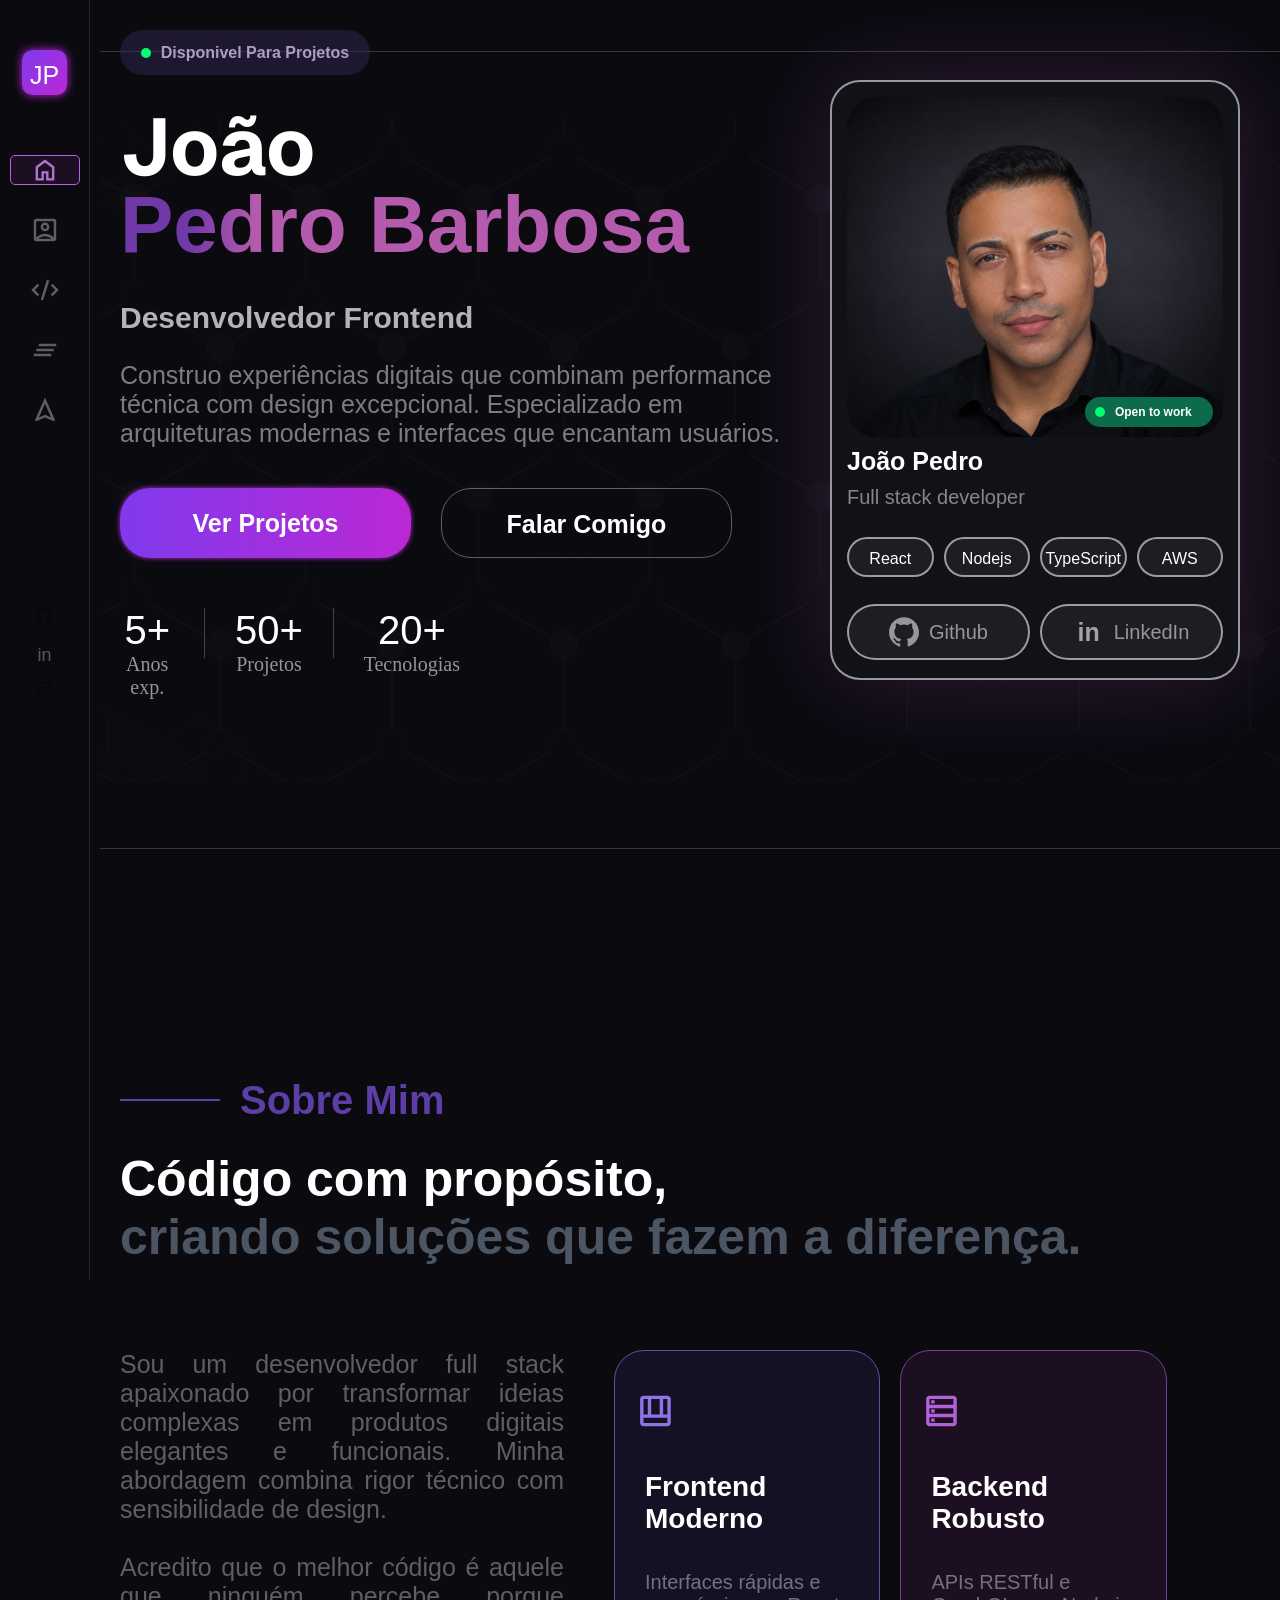
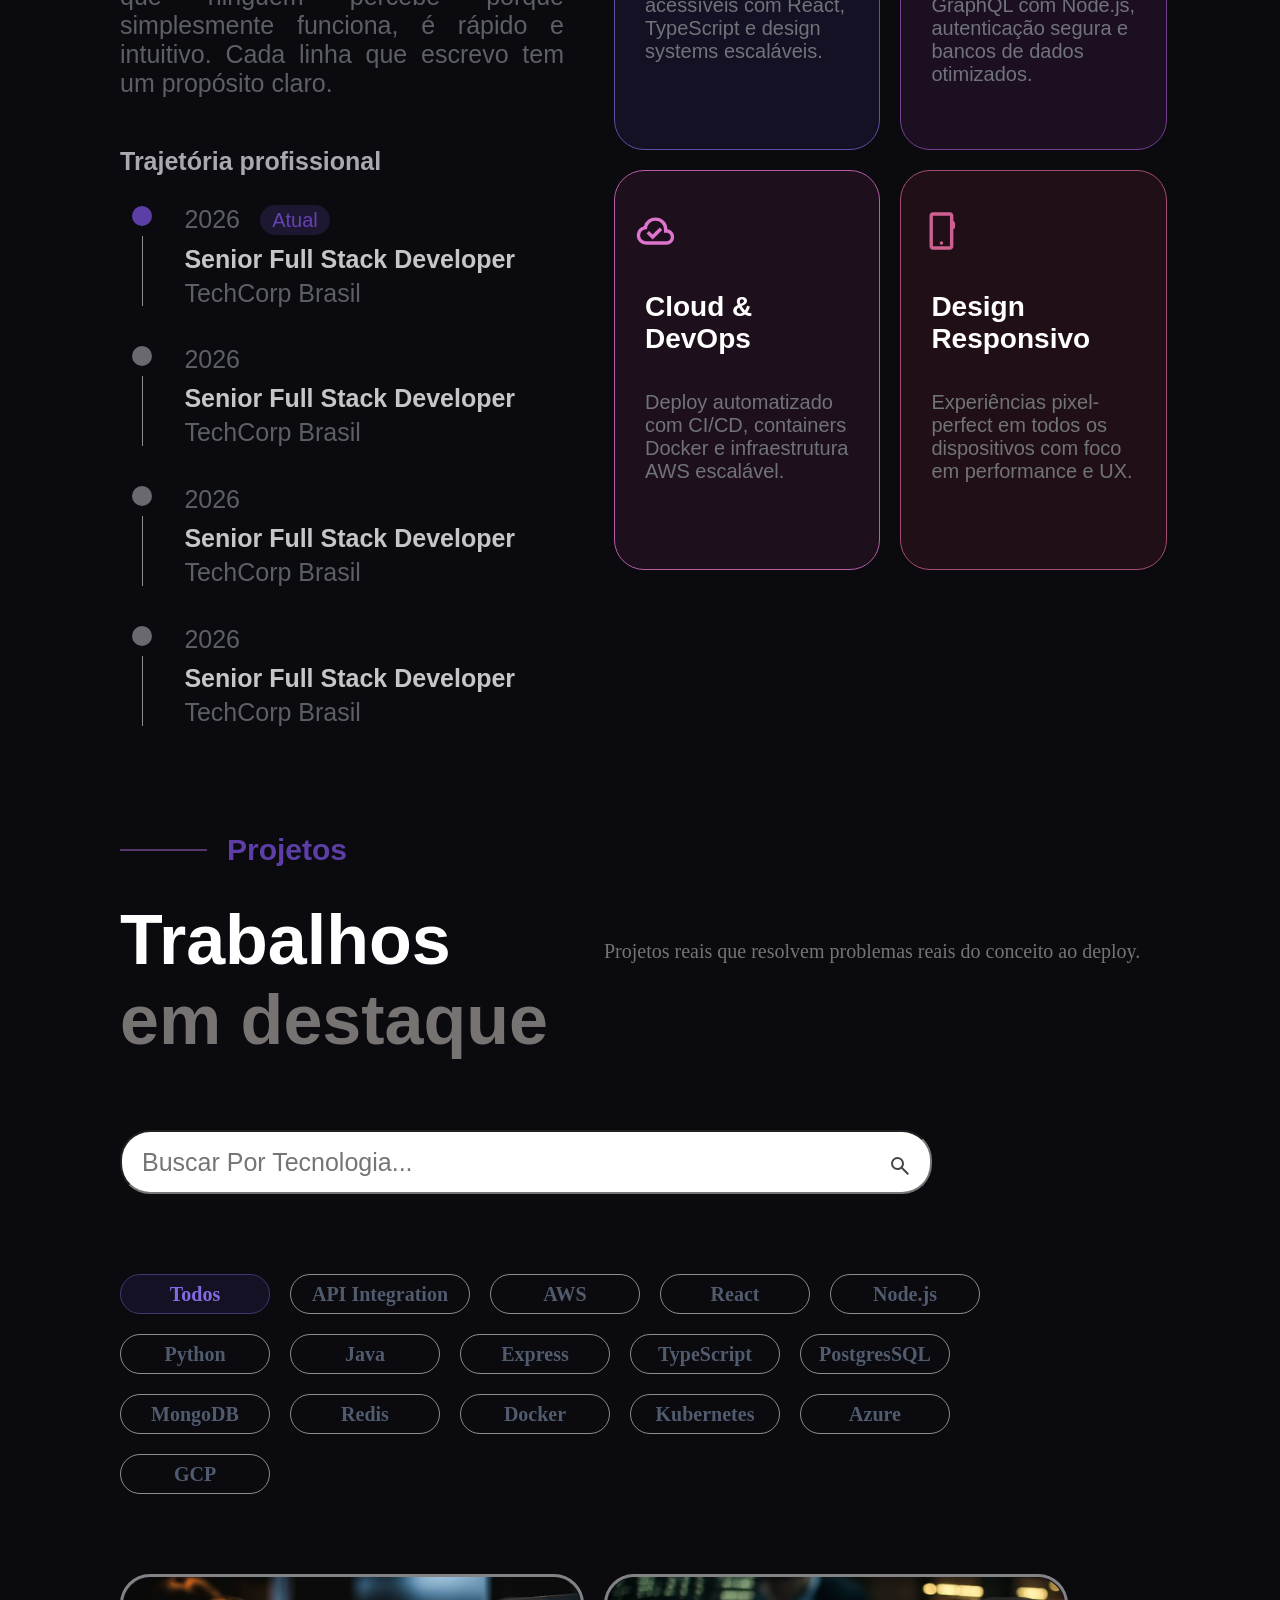
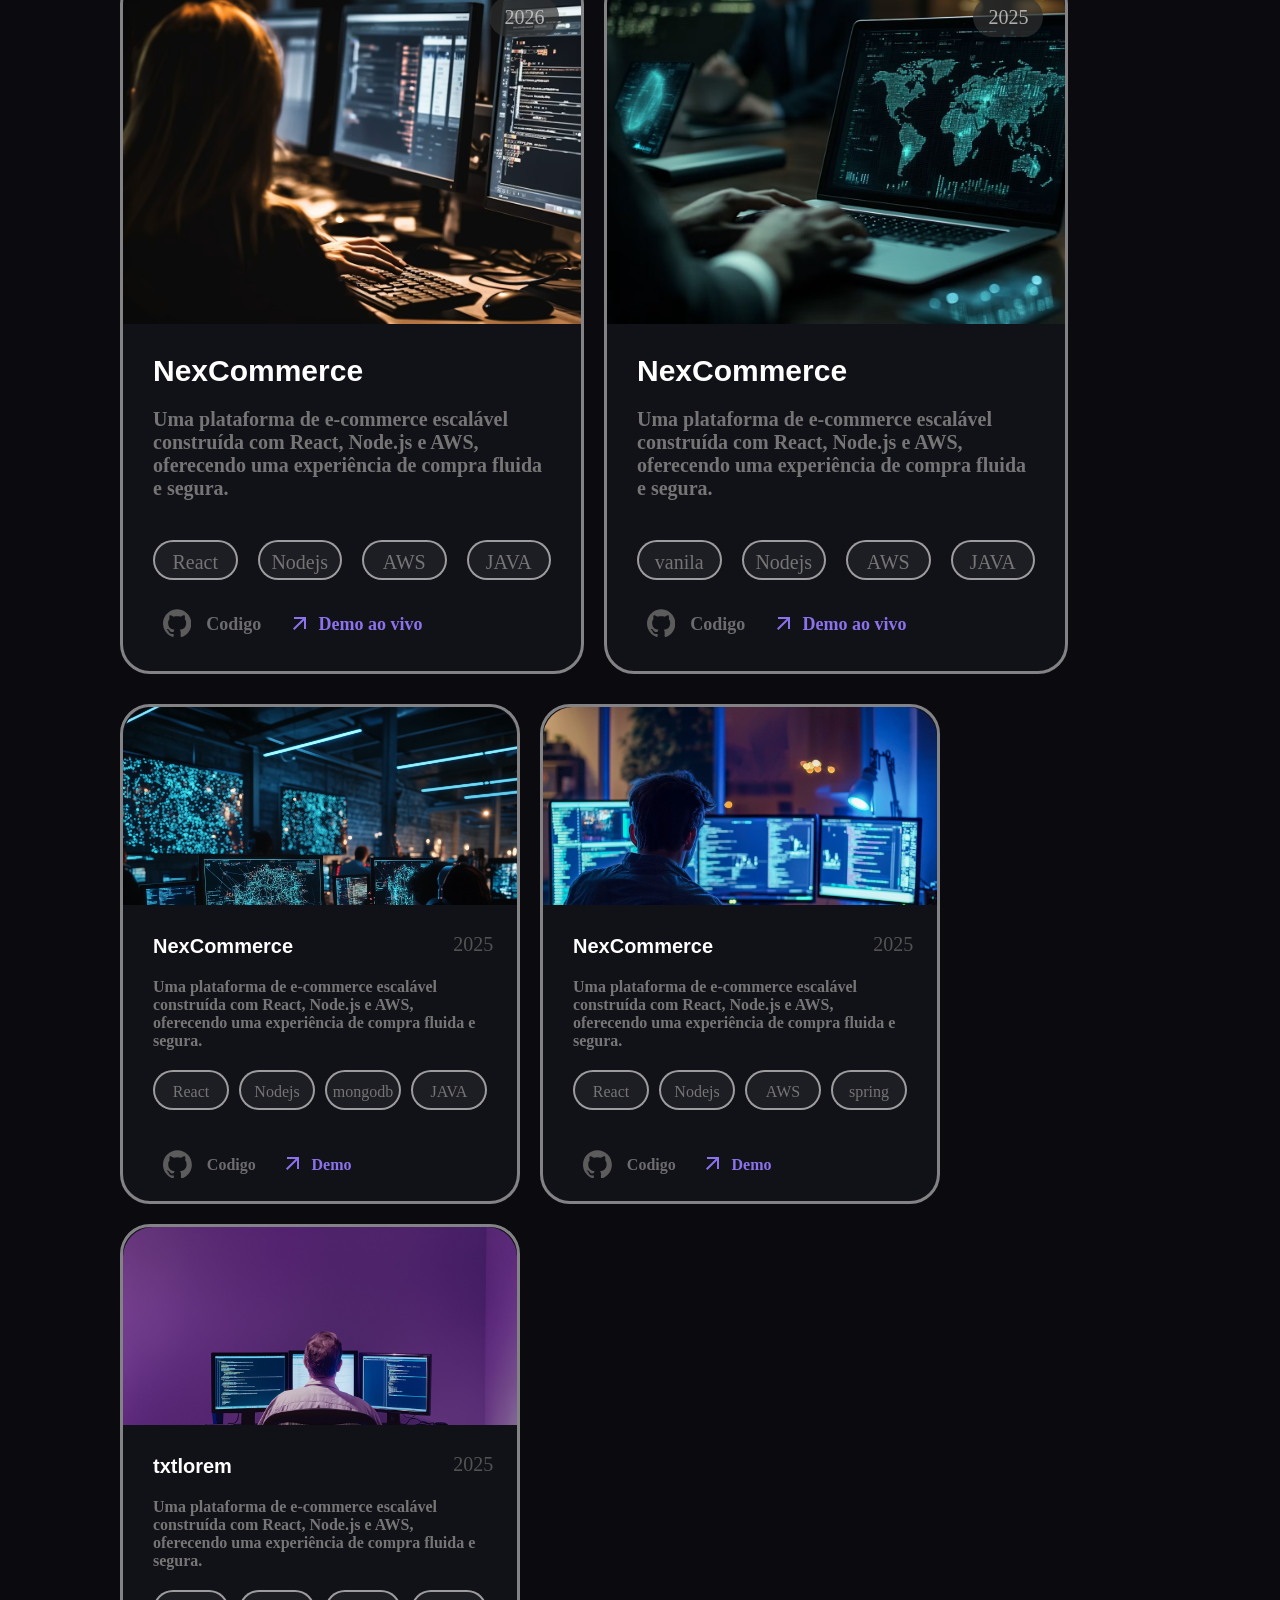
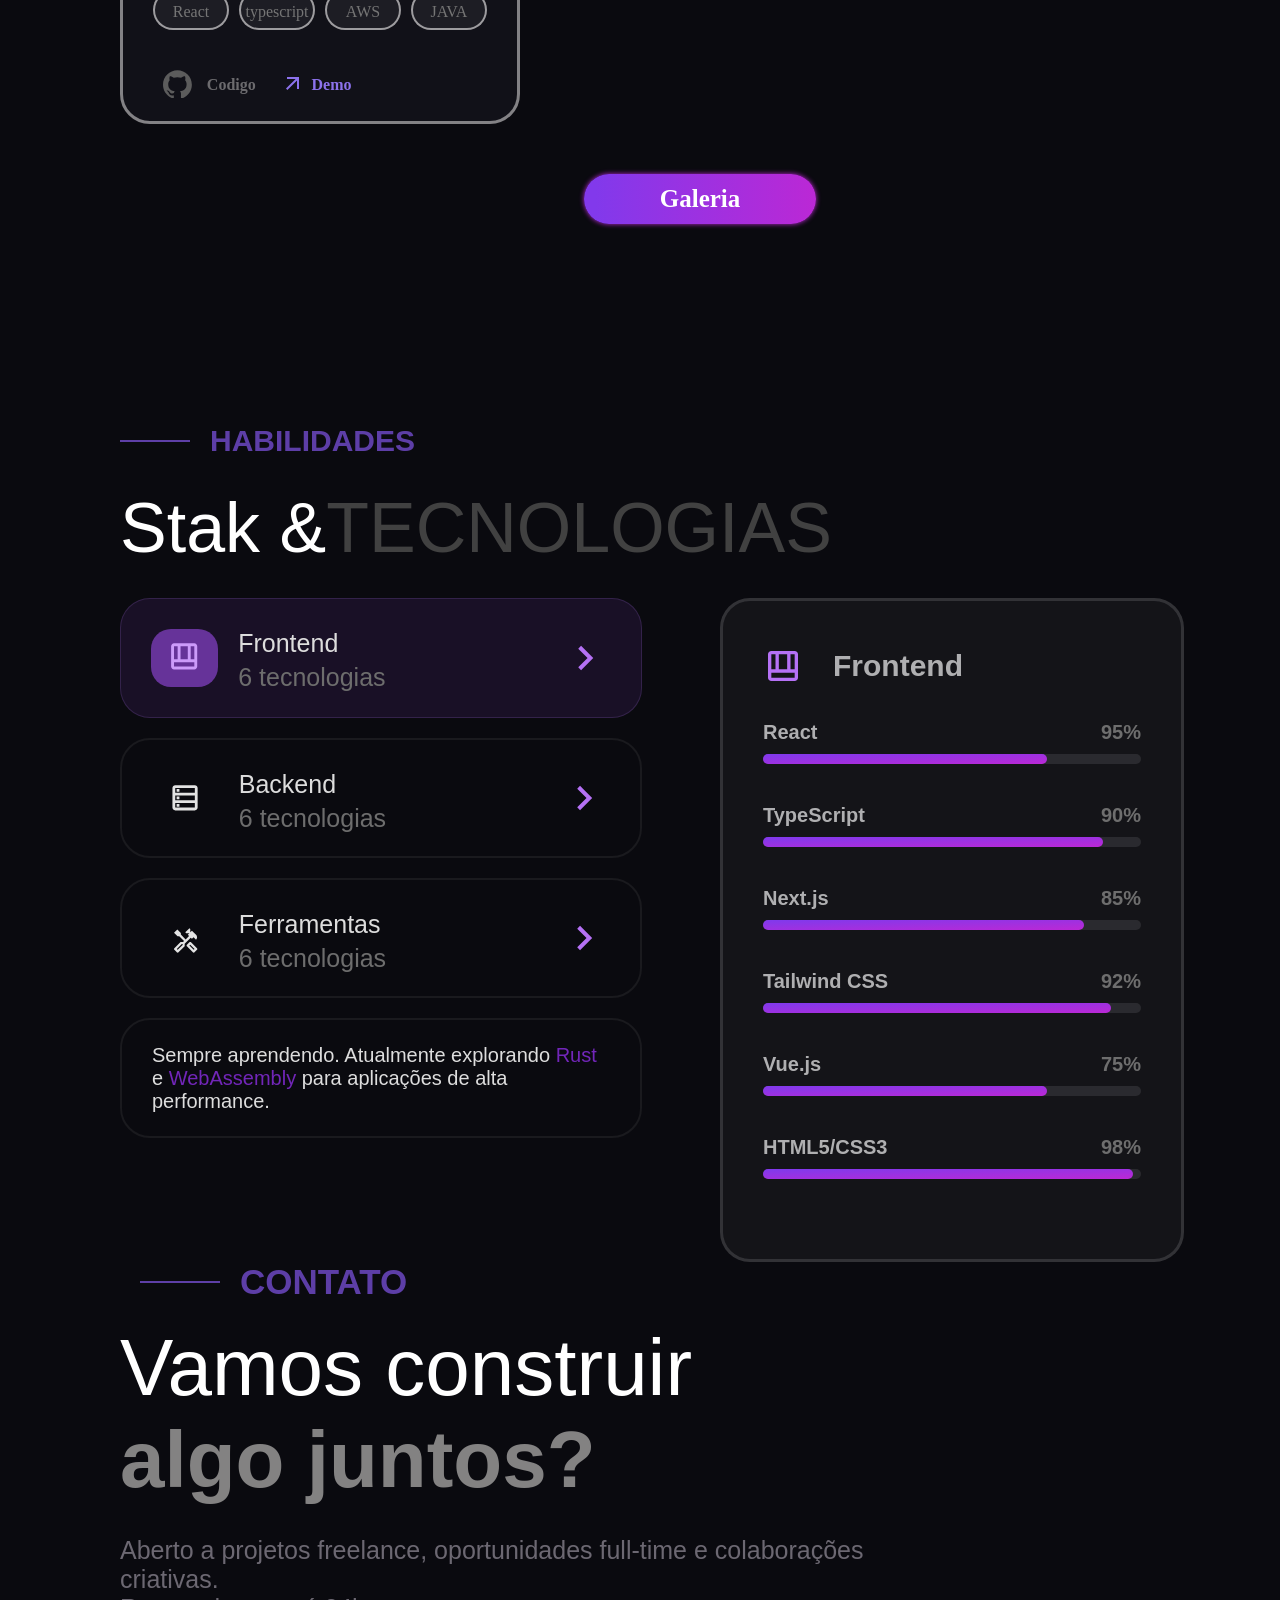
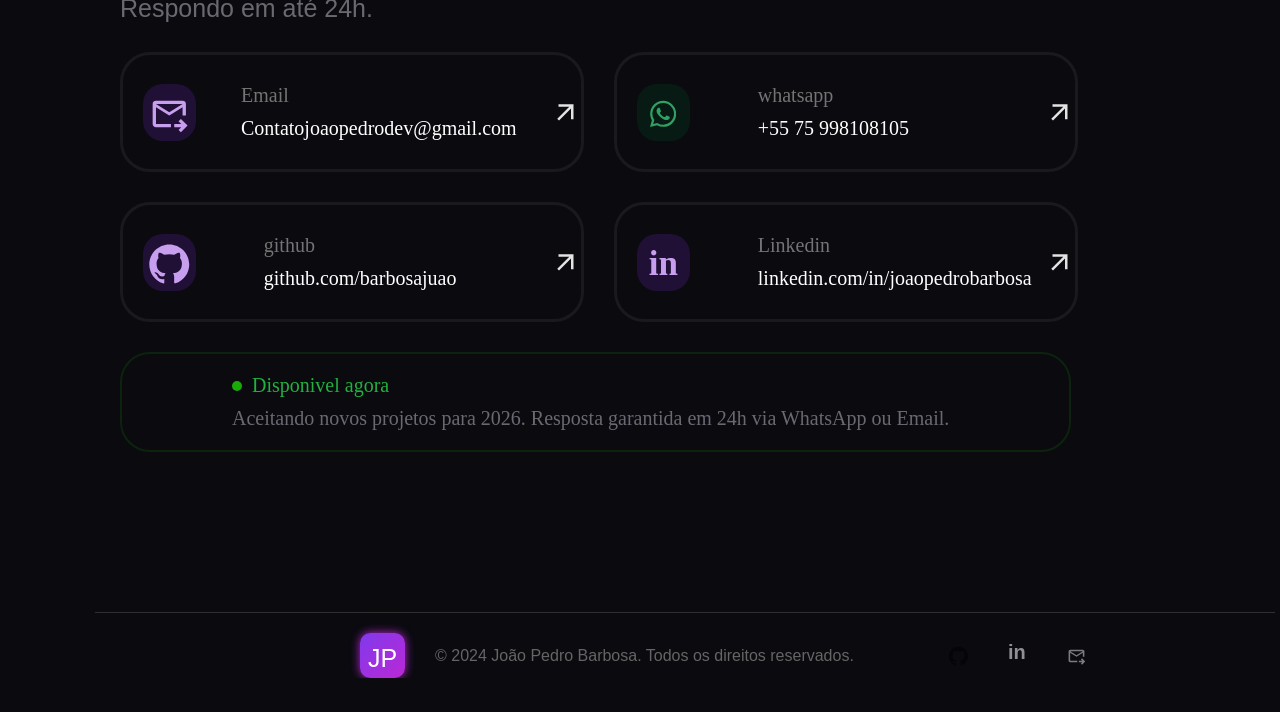
==== index.html @ 6e621b1e "navmobilifinalizado" ====
<!DOCTYPE html>
<html lang="pt-br">

<!--Este portfólio foi construído intencionalmente usando Vanilla JS puro. A escolha por não utilizar frameworks nesta interface foi uma decisão puramente arquitetural:

Zero Overhead: Sem tempo de parsing, hidratação ou reconciliação de bibliotecas. Performance bruta focada em entregar as menores métricas possíveis de LCP e INP.

Domínio dos Fundamentos: Manipulação cirúrgica do DOM, gerenciamento nativo do Event Loop e controle absoluto sobre o ciclo de vida da aplicação e consumo de memória.

Isso significa que eu não domino frameworks? Muito pelo contrário. Domínio de ferramentas é commodity. No menu de [Casos de Estudo], você encontrará sistemas de alta complexidade desenvolvidos com React, Node.js, Go e Java.

A escolha pelo Vanilla aqui apenas reflete um princípio de engenharia: usar a ferramenta certa para o problema certo, priorizando a eficiência máxima antes do hype.

Se você é do time de engenharia do iFood (ou de outra tech que respira alta disponibilidade e performance), sinta-se em casa. O código-fonte deste core está limpo, modular e totalmente disponível no meu GitHub. -->



<head>

    <meta charset="UTF-8">
    <meta name="viewport" content="width=device-width, initial-scale=1.0">
    <title>João Pedro</title>
    <link rel="stylesheet" href="./style/Global/global.css">
    <link rel="preconnect" href="https://fonts.googleapis.com">
    <link rel="preconnect" href="https://fonts.gstatic.com" crossorigin>
    <link href="https://fonts.googleapis.com/css2?family=Geist:wght@100..900&family=Inter:ital,opsz,wght@0,14..32,100..900;1,14..32,100..900&family=Paytone+One&display=swap" rel="stylesheet">
    <link rel="shortcut icon" href="/img/computador-portatil.png" type="img/x-icon">

</head>

<body>
    <nav class="NavDesktop" ><!-- desktop -->
        <div class="logo"> <p>JP</p></div>
        <div class="navegacao">

            <a href="#containerperfil"  class="linkhome">

                <div class="home" id="nav" >
                    <svg class="homesvg"  xmlns="http://www.w3.org/2000/svg" height="24px" viewBox="0 -960 960 960" width="24px" fill="currentColor"><path d="M240-200h120v-240h240v240h120v-360L480-740 240-560v360Zm-80 80v-480l320-240 320 240v480H520v-240h-80v240H160Zm320-350Z"/></svg>
                    <div class="titleNa"><p>Inicio</p></div>
                    
                </div>
                
                
            </a>
           

            <a href="#sobremim" class="linkSobre">

                <div class="perfil" id="nav">
                    <svg class="sobresvg" xmlns="http://www.w3.org/2000/svg" height="24px" viewBox="0 -960 960 960" width="24px" fill="currentColor"><path d="M200-246q54-53 125.5-83.5T480-360q83 0 154.5 30.5T760-246v-514H200v514Zm379-235q41-41 41-99t-41-99q-41-41-99-41t-99 41q-41 41-41 99t41 99q41 41 99 41t99-41ZM200-120q-33 0-56.5-23.5T120-200v-560q0-33 23.5-56.5T200-840h560q33 0 56.5 23.5T840-760v560q0 33-23.5 56.5T760-120H200Zm69-80h422q-44-39-99.5-59.5T480-280q-56 0-112.5 20.5T269-200Zm168.5-337.5Q420-555 420-580t17.5-42.5Q455-640 480-640t42.5 17.5Q540-605 540-580t-17.5 42.5Q505-520 480-520t-42.5-17.5ZM480-503Z"/></svg>

                    <div class="titleNa"><p>Sobre</p></div>
                </div>
                

            </a>

            <a href="#projetos" class="linkProjetos">
                <div class="Projetos" id="nav">
                    <svg class="projetossvg" xmlns="http://www.w3.org/2000/svg" height="24px" viewBox="0 -960 960 960" width="24px" fill="currentColor"><path d="M240-280 40-480l200-200 56 56-143 144 143 144-56 56Zm178 132-76-24 200-640 76 24-200 640Zm302-132-56-56 143-144-143-144 56-56 200 200-200 200Z"/></svg>
                    <div class="titleNa"><p>Projetos</p></div>
                </div>
            </a>

            <a href="#stak" class="linkSkills">
                <div class="skills" id="nav">

                    <svg class="skillsvg" xmlns="http://www.w3.org/2000/svg" height="24px" viewBox="0 -960 960 960" width="24px" fill="currentColor"><path d="M120-280v-80h560v80H120Zm80-160v-80h560v80H200Zm80-160v-80h560v80H280Z"/></svg>
                    <div class="titleNa"><p>Skills</p></div>

                </div>
            </a>

            <a href="#contato" class="linkContato">
                <div class="contato" id="nav">
                    <svg class="contatosvg" xmlns="http://www.w3.org/2000/svg" height="24px" viewBox="0 -960 960 960" width="24px" fill="currentColor"><path d="m200-120-40-40 320-720 320 720-40 40-280-120-280 120Zm84-124 196-84 196 84-196-440-196 440Zm196-84Z"/></svg>
                    <div class="titleNa"><p>Contato</p></div>
                </div>
            </a>
            
       </div>
       <div class="social">
            <div class="github" id="social">
                <a href="">
                    <svg id="navgithub" role="img" viewBox="0 0 24 24" xmlns="http://www.w3.org/2000/svg"><title>GitHub</title><path d="M12 .297c-6.63 0-12 5.373-12 12 0 5.303 3.438 9.8 8.205 11.385.6.113.82-.258.82-.577 0-.285-.01-1.04-.015-2.04-3.338.724-4.042-1.61-4.042-1.61C4.422 18.07 3.633 17.7 3.633 17.7c-1.087-.744.084-.729.084-.729 1.205.084 1.838 1.236 1.838 1.236 1.07 1.835 2.809 1.305 3.495.998.108-.776.417-1.305.76-1.605-2.665-.3-5.466-1.332-5.466-5.93 0-1.31.465-2.38 1.235-3.22-.135-.303-.54-1.523.105-3.176 0 0 1.005-.322 3.3 1.23.96-.267 1.98-.399 3-.405 1.02.006 2.04.138 3 .405 2.28-1.552 3.285-1.23 3.285-1.23.645 1.653.24 2.873.12 3.176.765.84 1.23 1.91 1.23 3.22 0 4.61-2.805 5.625-5.475 5.92.42.36.81 1.096.81 2.22 0 1.606-.015 2.896-.015 3.286 0 .315.21.69.825.57C20.565 22.092 24 17.592 24 12.297c0-6.627-5.373-12-12-12"/></svg>
                </a>
            </div>

            <div class="linkedin  " id="social">
                <a target="_blank" rel="noopener noreferrer" href="https://www.linkedin.com/in/jo%C3%A3o-pedro-barbosa-075890139/?lipi=urn%3Ali%3Apage%3Ad_flagship3_profile_view_base_contact_details%3BSq2Tn0xqTRqpJnlKqszU1A%3D%3D">
                    <p>in</p>
                </a>
            </div>

            <div class="instagram" id="social">
                <a href="">
                    <svg id="navinstagram" role="img" viewBox="0 0 24 24" xmlns="http://www.w3.org/2000/svg"><title>Instagram</title><path d="M7.0301.084c-1.2768.0602-2.1487.264-2.911.5634-.7888.3075-1.4575.72-2.1228 1.3877-.6652.6677-1.075 1.3368-1.3802 2.127-.2954.7638-.4956 1.6365-.552 2.914-.0564 1.2775-.0689 1.6882-.0626 4.947.0062 3.2586.0206 3.6671.0825 4.9473.061 1.2765.264 2.1482.5635 2.9107.308.7889.72 1.4573 1.388 2.1228.6679.6655 1.3365 1.0743 2.1285 1.38.7632.295 1.6361.4961 2.9134.552 1.2773.056 1.6884.069 4.9462.0627 3.2578-.0062 3.668-.0207 4.9478-.0814 1.28-.0607 2.147-.2652 2.9098-.5633.7889-.3086 1.4578-.72 2.1228-1.3881.665-.6682 1.0745-1.3378 1.3795-2.1284.2957-.7632.4966-1.636.552-2.9124.056-1.2809.0692-1.6898.063-4.948-.0063-3.2583-.021-3.6668-.0817-4.9465-.0607-1.2797-.264-2.1487-.5633-2.9117-.3084-.7889-.72-1.4568-1.3876-2.1228C21.2982 1.33 20.628.9208 19.8378.6165 19.074.321 18.2017.1197 16.9244.0645 15.6471.0093 15.236-.005 11.977.0014 8.718.0076 8.31.0215 7.0301.0839m.1402 21.6932c-1.17-.0509-1.8053-.2453-2.2287-.408-.5606-.216-.96-.4771-1.3819-.895-.422-.4178-.6811-.8186-.9-1.378-.1644-.4234-.3624-1.058-.4171-2.228-.0595-1.2645-.072-1.6442-.079-4.848-.007-3.2037.0053-3.583.0607-4.848.05-1.169.2456-1.805.408-2.2282.216-.5613.4762-.96.895-1.3816.4188-.4217.8184-.6814 1.3783-.9003.423-.1651 1.0575-.3614 2.227-.4171 1.2655-.06 1.6447-.072 4.848-.079 3.2033-.007 3.5835.005 4.8495.0608 1.169.0508 1.8053.2445 2.228.408.5608.216.96.4754 1.3816.895.4217.4194.6816.8176.9005 1.3787.1653.4217.3617 1.056.4169 2.2263.0602 1.2655.0739 1.645.0796 4.848.0058 3.203-.0055 3.5834-.061 4.848-.051 1.17-.245 1.8055-.408 2.2294-.216.5604-.4763.96-.8954 1.3814-.419.4215-.8181.6811-1.3783.9-.4224.1649-1.0577.3617-2.2262.4174-1.2656.0595-1.6448.072-4.8493.079-3.2045.007-3.5825-.006-4.848-.0608M16.953 5.5864A1.44 1.44 0 1 0 18.39 4.144a1.44 1.44 0 0 0-1.437 1.4424M5.8385 12.012c.0067 3.4032 2.7706 6.1557 6.173 6.1493 3.4026-.0065 6.157-2.7701 6.1506-6.1733-.0065-3.4032-2.771-6.1565-6.174-6.1498-3.403.0067-6.156 2.771-6.1496 6.1738M8 12.0077a4 4 0 1 1 4.008 3.9921A3.9996 3.9996 0 0 1 8 12.0077"/></svg>
                </a>
            </div>
       </div>
    </nav>

    
    
         
    </div>

    

    <main>
        <div class="container" id="containerperfil">
           
            
            <div class="containerperfil" >
             
                <nav class="NavMobile"> <!-- navmobile -->
                       
                        <div class="flexNav">
                                <div class="logo"><p>JP</p></div>
                                <div class="buttonNavMobile">

                                    <div id="menumobile" class="menumobile">

                                         <svg xmlns="http://www.w3.org/2000/svg" height="24px" viewBox="0 -960 960 960" width="24px" fill="#e3e3e3"><path d="M120-240v-80h720v80H120Zm0-200v-80h720v80H120Zm0-200v-80h720v80H120Z"/></svg> 

                                    </div>

                                    <div id="closemibile" class="closemibile">

                                          <svg xmlns="http://www.w3.org/2000/svg" height="24px" viewBox="0 -960 960 960" width="24px" fill="#e3e3e3"><path d="m256-200-56-56 224-224-224-224 56-56 224 224 224-224 56 56-224 224 224 224-56 56-224-224-224 224Z"/></svg> 

                                    </div>
                                    

                                   
                                </div>
                        </div>
                            
                </nav> 

                                     <!-- navMobili -->
            <div class="flexalinhamentoMobili">
                <div class="fleNavMoboli">

                    <a href="#navmobile01" class="butomclosemobile1">
                        <div class="buttomNavMobile">
                            <svg class="homesvg"  xmlns="http://www.w3.org/2000/svg" height="24px" viewBox="0 -960 960 960" width="24px" fill="currentColor"><path d="M240-200h120v-240h240v240h120v-360L480-740 240-560v360Zm-80 80v-480l320-240 320 240v480H520v-240h-80v240H160Zm320-350Z"/></svg>
                            <p>Inicio</p>
                        </div>
                    </a>

                    <a href="#navmobile02" class="butomclosemobile2">
                        <div class="buttomNavMobile">
                            <svg class="sobresvg" xmlns="http://www.w3.org/2000/svg" height="24px" viewBox="0 -960 960 960" width="24px" fill="currentColor"><path d="M200-246q54-53 125.5-83.5T480-360q83 0 154.5 30.5T760-246v-514H200v514Zm379-235q41-41 41-99t-41-99q-41-41-99-41t-99 41q-41 41-41 99t41 99q41 41 99 41t99-41ZM200-120q-33 0-56.5-23.5T120-200v-560q0-33 23.5-56.5T200-840h560q33 0 56.5 23.5T840-760v560q0 33-23.5 56.5T760-120H200Zm69-80h422q-44-39-99.5-59.5T480-280q-56 0-112.5 20.5T269-200Zm168.5-337.5Q420-555 420-580t17.5-42.5Q455-640 480-640t42.5 17.5Q540-605 540-580t-17.5 42.5Q505-520 480-520t-42.5-17.5ZM480-503Z"/></svg>
                            <p>Sobre</p>
                        </div>
                    </a>

                    <a href="#navmobile03" class="butomclosemobile3">
                        <div class="buttomNavMobile">
                            <svg class="projetossvg" xmlns="http://www.w3.org/2000/svg" height="24px" viewBox="0 -960 960 960" width="24px" fill="currentColor"><path d="M240-280 40-480l200-200 56 56-143 144 143 144-56 56Zm178 132-76-24 200-640 76 24-200 640Zm302-132-56-56 143-144-143-144 56-56 200 200-200 200Z"/></svg>
                            <p>Projetos</p>
                        </div>
                    </a>

                    <a href="#navmobile04" class="butomclosemobile4">
                        <div class="buttomNavMobile">
                            <svg class="skillsvg" xmlns="http://www.w3.org/2000/svg" height="24px" viewBox="0 -960 960 960" width="24px" fill="currentColor"><path d="M120-280v-80h560v80H120Zm80-160v-80h560v80H200Zm80-160v-80h560v80H280Z"/></svg>
                            <p>Skill</p>
                        </div>
                    </a>


                    <a href="#navmobile05" class="butomclosemobile5">
                        <div class="buttomNavMobile">
                            <svg class="contatosvg" xmlns="http://www.w3.org/2000/svg" height="24px" viewBox="0 -960 960 960" width="24px" fill="currentColor"><path d="m200-120-40-40 320-720 320 720-40 40-280-120-280 120Zm84-124 196-84 196 84-196-440-196 440Zm196-84Z"/></svg>
                            <p>Contato</p>
                        </div>
                    </a>
                
                </div>
            </div>                    


                <div class="flex-profile" id="navmobile01">
                    <div class="textapresentacao" >

                                                                         





                        <div class="statusapresentacao">
                            <div class="bola"></div>
                            <p>Disponivel Para Projetos</p>
                        </div>
                        <h2>João</h2>
                        <h3>Pedro Barbosa</h3>
                        <p id="efeito-escrever" class="cursor">Full stack developer</p>
                        <p id="descricaoapresentao">Construo experiências digitais que combinam performance técnica com design excepcional. Especializado em arquiteturas modernas e interfaces que encantam usuários.</p>
                        <div class="flex-butoon">
                            <div class="buttonapresentacao1">
                                <a href="#projetos">
                                    <p>Ver Projetos</p>
                                </a>
                            </div>
                            <div class="buttonapresentacao2">
                                <a target="_blank" rel="noopener noreferrer" href="https://wa.me/5575998108105?text=Ola%20vim%20pelo%20seu%20site">
                                    <p>Falar Comigo</p>
                                </a>
                            </div>
                        </div>

                        <div class="flexnumeros">
                            <div>
                                <h1> 5+</h1>
                                <p>Anos exp.</p>
                            </div>
                            <div class="separador"></div>
                            <div>
                                <h1>50+</h1>
                                <p>Projetos</p>
                            </div>
                            <div class="separador"></div>
                            <div>
                                <h1>20+</h1>
                                <p>Tecnologias</p>
                            </div>
                        </div>
                       <!--  <div class="scroll">
                            <p>Scroll</p>
                            <div class="seta"></div>
                        </div> -->
                    </div>
                    <div class="cardapresentacao">
                        <div class="containercard">
                            <div class="imgprofile"></div>
                            <div class="flexnomecard">
                                <div class="descricaocard">
                                    <h1>João Pedro</h1>
                                    <p>Full stack developer</p>
                                </div>
                                <div class="opentowork">
                                    <div class="bola"></div>
                                    <p>Open to work</p>
                                </div>
                            </div>
                            <div class="flextec">
                                <div id="tec"> <p>React</p>
                                </div>
                                <div id="tec"><p>Nodejs</p></div>
                                <div id="tec"><p>TypeScript</p></div>
                                <div id="tec"><p>AWS</p></div>
                            </div>
                            <div class="flexbutoncard">
                                <a class="buttoncard1" href="">
                                    <div class="buttoncardflex" >
                                        <div class="iconbuttoncard1">
                                            <svg id="github" role="img" viewBox="0 0 24 24" xmlns="http://www.w3.org/2000/svg"><title>GitHub</title><path d="M12 .297c-6.63 0-12 5.373-12 12 0 5.303 3.438 9.8 8.205 11.385.6.113.82-.258.82-.577 0-.285-.01-1.04-.015-2.04-3.338.724-4.042-1.61-4.042-1.61C4.422 18.07 3.633 17.7 3.633 17.7c-1.087-.744.084-.729.084-.729 1.205.084 1.838 1.236 1.838 1.236 1.07 1.835 2.809 1.305 3.495.998.108-.776.417-1.305.76-1.605-2.665-.3-5.466-1.332-5.466-5.93 0-1.31.465-2.38 1.235-3.22-.135-.303-.54-1.523.105-3.176 0 0 1.005-.322 3.3 1.23.96-.267 1.98-.399 3-.405 1.02.006 2.04.138 3 .405 2.28-1.552 3.285-1.23 3.285-1.23.645 1.653.24 2.873.12 3.176.765.84 1.23 1.91 1.23 3.22 0 4.61-2.805 5.625-5.475 5.92.42.36.81 1.096.81 2.22 0 1.606-.015 2.896-.015 3.286 0 .315.21.69.825.57C20.565 22.092 24 17.592 24 12.297c0-6.627-5.373-12-12-12"/></svg>
                                        </div>
                                        <p>Github</p>
                                    </div>
                                </a>
                                <!-- atencao para o rel="noopener noreferrer" trabalho seguranca de links estudar mais sobre ele -->
                                <a class="buttoncard2" target="_blank" rel="noopener noreferrer" href="https://www.linkedin.com/in/jo%C3%A3o-pedro-barbosa-075890139/?lipi=urn%3Ali%3Apage%3Ad_flagship3_profile_view_base_contact_details%3BSq2Tn0xqTRqpJnlKqszU1A%3D%3D">
                                    <div class="buttoncardflex"  >
                                        <div class="iconbuttoncard2"><p>in</p></div>
                                        <p>LinkedIn</p>
                                    </div>
                                </a>
                            </div>
                        </div>
                    </div>
                </div>
            </div>
        </div>

        <section class="sobre-mim" >
            <div class="container" id="sobremim">
                <div class="padding01">
                    <div class="titulo-section-sobre" id="navmobile02">
                        <div class="espacador-sobre-mim"></div>
                        <p>Sobre Mim</p>
                    </div>
                    <div class="t2">
                        <p>Código com propósito,</p>
                        <p id="txtsobrecinza">criando soluções que fazem a diferença.</p>
                    </div>

                    <div class="whatts">
                        <a target="_blank" rel="noopener noreferrer" href="https://wa.me/5575998108105?text=Ola%20vim%20pelo%20seu%20site">
                            <svg role="img" viewBox="0 0 24 24" xmlns="http://www.w3.org/2000/svg"><title>WhatsApp</title><path d="M17.472 14.382c-.297-.149-1.758-.867-2.03-.967-.273-.099-.471-.148-.67.15-.197.297-.767.966-.94 1.164-.173.199-.347.223-.644.075-.297-.15-1.255-.463-2.39-1.475-.883-.788-1.48-1.761-1.653-2.059-.173-.297-.018-.458.13-.606.134-.133.298-.347.446-.52.149-.174.198-.298.298-.497.099-.198.05-.371-.025-.52-.075-.149-.669-1.612-.916-2.207-.242-.579-.487-.5-.669-.51-.173-.008-.371-.01-.57-.01-.198 0-.52.074-.792.372-.272.297-1.04 1.016-1.04 2.479 0 1.462 1.065 2.875 1.213 3.074.149.198 2.096 3.2 5.077 4.487.709.306 1.262.489 1.694.625.712.227 1.36.195 1.871.118.571-.085 1.758-.719 2.006-1.413.248-.694.248-1.289.173-1.413-.074-.124-.272-.198-.57-.347m-5.421 7.403h-.004a9.87 9.87 0 01-5.031-1.378l-.361-.214-3.741.982.998-3.648-.235-.374a9.86 9.86 0 01-1.51-5.26c.001-5.45 4.436-9.884 9.888-9.884 2.64 0 5.122 1.03 6.988 2.898a9.825 9.825 0 012.893 6.994c-.003 5.45-4.437 9.884-9.885 9.884m8.413-18.297A11.815 11.815 0 0012.05 0C5.495 0 .16 5.335.157 11.892c0 2.096.547 4.142 1.588 5.945L.057 24l6.305-1.654a11.882 11.882 0 005.683 1.448h.005c6.554 0 11.89-5.335 11.893-11.893a11.821 11.821 0 00-3.48-8.413Z"/></svg>
                        </a>
                    </div><!--   montar botao whats -->
                    
                    <div class="flex-sobre-mim">
                        <div class="text-sobre-min">
                            <p>Sou um desenvolvedor full stack apaixonado por transformar ideias complexas em produtos digitais elegantes e funcionais. Minha abordagem combina rigor técnico com sensibilidade de design.</p>
                            <br>
                            <p>Acredito que o melhor código é aquele que ninguém percebe  porque simplesmente funciona, é rápido e intuitivo. Cada linha que escrevo tem um propósito claro.</p>
                            <br>

                            <p id="setortrajetoria">Trajetória profissional</p>

                            <div class="flex-ano">
                                <div class="traj01">
                                    <div class="boolets">
                                        <div id="statusatual" class="bole"></div>
                                        <div class="traco"></div>
                                    </div>
                                    <div class="txt-trajetoria">
                                        <div class="flexano">
                                            <div><p>2026</p></div>
                                            <div id="statustrabalho"><p>Atual</p></div>
                                        </div>
                                        <p id="colorbranco">Senior Full Stack Developer</p>
                                        <p>TechCorp Brasil</p>
                                    </div>
                                </div>
                                <div class="traj01">
                                    <div class="boolets">
                                        <div class="bole"></div>
                                        <div class="traco"></div>
                                    </div>
                                    <div class="txt-trajetoria">
                    
                                        <div class="flexano">
                                            <div><p>2026</p></div>
                                            
                                        </div>
                                        <p id="colorbranco">Senior Full Stack Developer</p>
                                        <p>TechCorp Brasil</p>
                                    </div>
                                </div>
                                <div class="traj01">
                                    <div class="boolets">
                                        <div class="bole"></div>
                                        <div class="traco"></div>
                                    </div>
                                    <div class="txt-trajetoria">
                    
                                        <div class="flexano">
                                            <div><p>2026</p></div>
                                            
                                        </div>
                                        <p id="colorbranco">Senior Full Stack Developer</p>
                                        <p>TechCorp Brasil</p>
                                    </div>
                                </div>
                                <div class="traj01">
                                    <div class="boolets">
                                        <div class="bole"></div>
                                        <div class="traco"></div>
                                    </div>
                                    <div class="txt-trajetoria">
                    
                                        <div class="flexano">
                                            <div><p>2026</p></div>
                                            
                                        </div>
                                        <p id="colorbranco">Senior Full Stack Developer</p>
                                        <p>TechCorp Brasil</p>
                                    </div>
                                </div>
                            </div>
                        </div>
                        <div class="boxtxt">
                            <div id="boxsobre" class="box01">
                                <div class="icon-trajetoria1">
                                    <svg xmlns="http://www.w3.org/2000/svg" height="24px" viewBox="0 -960 960 960" width="24px" fill="#e3e3e3"><path d="M200-120q-33 0-56.5-23.5T120-200v-560q0-33 23.5-56.5T200-840h560q33 0 56.5 23.5T840-760v560q0 33-23.5 56.5T760-120H200Zm560-200H200v120h560v-120Zm-100-80h100v-360H660v360Zm-460 0h100v-360H200v360Zm180 0h200v-360H380v360Z"/></svg>
                                </div>
                                <h1>Frontend Moderno</h1>
                                <p>Interfaces rápidas e acessíveis com React, TypeScript e design systems escaláveis.</p>
                            </div>
                            <div id="boxsobre"class="box02">
                                <div class="icon-trajetoria2">
                                    <svg xmlns="http://www.w3.org/2000/svg" height="24px" viewBox="0 -960 960 960" width="24px" fill="#e3e3e3"><path d="M200-120q-33 0-56.5-23.5T120-200v-560q0-33 23.5-56.5T200-840h560q33 0 56.5 23.5T840-760v560q0 33-23.5 56.5T760-120H200Zm0-507h560v-133H200v133Zm0 214h560v-134H200v134Zm0 213h560v-133H200v133Zm40-454v-80h80v80h-80Zm0 214v-80h80v80h-80Zm0 214v-80h80v80h-80Z"/></svg>
                                </div>
                                <h1>Backend Robusto</h1>
                                <p>APIs RESTful e GraphQL com Node.js, autenticação segura e bancos de dados otimizados.</p>
                            </div>
                            <div id="boxsobre" class="box03 ">
                                <div class="icon-trajetoria3">
                                    <svg xmlns="http://www.w3.org/2000/svg" height="24px" viewBox="0 -960 960 960" width="24px" fill="#e3e3e3"><path d="m414-280 226-226-58-58-169 169-84-84-57 57 142 142ZM260-160q-91 0-155.5-63T40-377q0-78 47-139t123-78q25-92 100-149t170-57q117 0 198.5 81.5T760-520q69 8 114.5 59.5T920-340q0 75-52.5 127.5T740-160H260Zm0-80h480q42 0 71-29t29-71q0-42-29-71t-71-29h-60v-80q0-83-58.5-141.5T480-720q-83 0-141.5 58.5T280-520h-20q-58 0-99 41t-41 99q0 58 41 99t99 41Zm220-240Z"/></svg>
                                </div>
                                <h1>Cloud & DevOps</h1>
                                <p>Deploy automatizado com CI/CD, containers Docker e infraestrutura AWS escalável.</p>
                            </div>
                            <div id="boxsobre" class="box04 ">
                                <div class="icon-trajetoria4">
                                    <svg xmlns="http://www.w3.org/2000/svg" height="24px" viewBox="0 -960 960 960" width="24px" fill="#e3e3e3"><path d="M280-40q-33 0-56.5-23.5T200-120v-720q0-33 23.5-56.5T280-920h400q33 0 56.5 23.5T760-840v124q18 7 29 22t11 34v80q0 19-11 34t-29 22v404q0 33-23.5 56.5T680-40H280Zm0-80h400v-720H280v720Zm0 0v-720 720Zm228.5-51.5Q520-183 520-200t-11.5-28.5Q497-240 480-240t-28.5 11.5Q440-217 440-200t11.5 28.5Q463-160 480-160t28.5-11.5Z"/></svg>
                                </div>
                                <h1>Design Responsivo</h1>
                                <p>Experiências pixel-perfect em todos os dispositivos com foco em performance e UX.</p>
                            </div>
                        </div>
                    </div>
                </div>      

            </div>
        </section>

        <section class="works" >
            <div class="container" id="projetos">
                <div class="padding02">
                    <div class="titulo-work" id="navmobile03">
                        <div class="espacador-work"></div>
                        <p>Projetos</p>
                    </div>
                    <div class="flexh1work">
                        <div class="txtdestaque">
                            <p>Trabalhos</p>
                            <p id="destaquegreem">em destaque</p>
                        </div>
                        <div class="destaque2">
                            <p>Projetos reais que resolvem problemas reais do conceito ao deploy.</p>
                        </div>
                    </div>
                    <!-- pesquisa -->
                    <div class="paginaPrincipal">
                        <div class="imput">
                            <input type="text" name="" id="" class="inputpesquisa" placeholder="Buscar Por Tecnologia...">
                            <svg xmlns="http://www.w3.org/2000/svg" height="24px" viewBox="0 -960 960 960" width="24px" fill="#e3e3e3"><path d="M784-120 532-372q-30 24-69 38t-83 14q-109 0-184.5-75.5T120-580q0-109 75.5-184.5T380-840q109 0 184.5 75.5T640-580q0 44-14 83t-38 69l252 252-56 56ZM380-400q75 0 127.5-52.5T560-580q0-75-52.5-127.5T380-760q-75 0-127.5 52.5T200-580q0 75 52.5 127.5T380-400Z"/></svg>
                        </div>
                    </div>

                    <div class="flexatalhos">
                        <div class="atalho todos" id="selection">
                            <p>Todos</p>
                        </div>
                        <div class="atalho Integration" id="maior">
                            <p>API Integration</p>
                        </div>
                        <div class="atalho AWS">
                            <p>AWS</p>
                        </div>
                        <div class="atalho React">
                            <p>React</p>
                        </div>
                        <div class="atalho Node">
                            <p>Node.js</p>
                        </div>
                        <div class="atalho Python">
                            <p>Python</p>
                        </div>
                        <div class="atalho Java">
                            <p>Java</p>
                        </div>
                        <div class="atalho Express">
                            <p>Express</p>
                        </div>
                        <div class="atalho TypeScript">
                            <p>TypeScript</p>
                        </div>
                        <div class="atalho PostgresSQL">
                            <p>PostgresSQL</p>
                        </div>
                        <div class="atalho MongoDB">
                            <p>MongoDB</p>
                        </div>
                        <div class="atalho Redis">
                            <p>Redis</p>
                        </div>
                        <div class="atalho Docker">
                            <p>Docker</p>
                        </div>
                        <div class="atalho Kubernetes">
                            <p>Kubernetes</p>
                        </div>
                        <div class="atalho Azure">
                            <p>Azure</p>
                        </div>
                        <div class="atalho GCP">
                            <p>GCP</p>
                        </div>
                    </div>
                    <div class="flexcardworkdestaque">
                        <div class="carddestaque01 filtrocards" >
                            <div class="imgfundo">
                                <div class="ano"><p>2026</p></div>
                            </div>
                            <div class="txtcarddestaque">
                                <h1>NexCommerce</h1>
                                <p>Uma plataforma de e-commerce escalável construída com React, Node.js e AWS, oferecendo uma experiência de compra fluida e segura.</p>
                                <div class="flextecscard">
                                    <div id="tec" class="cardpesquisa"><h6>React</h6></div>
                                    <div id="tec" class="cardpesquisa"><h6>Nodejs</h6></div>
                                    <div id="tec" class="cardpesquisa"><h6>AWS</h6></div>
                                    <div id="tec" class="cardpesquisa"><h6>JAVA</h6></div>
                                </div>
                            </div>
                            <div class="linksdemocard01">
                                <div class="linkgithub01">
                                    <a href="#" class="animacaolinkscard">
                                        <div class="svghithub">
                                            <svg id="svghithub" role="img" viewBox="0 0 24 24" xmlns="http://www.w3.org/2000/svg"><title>GitHub</title><path d="M12 .297c-6.63 0-12 5.373-12 12 0 5.303 3.438 9.8 8.205 11.385.6.113.82-.258.82-.577 0-.285-.01-1.04-.015-2.04-3.338.724-4.042-1.61-4.042-1.61C4.422 18.07 3.633 17.7 3.633 17.7c-1.087-.744.084-.729.084-.729 1.205.084 1.838 1.236 1.838 1.236 1.07 1.835 2.809 1.305 3.495.998.108-.776.417-1.305.76-1.605-2.665-.3-5.466-1.332-5.466-5.93 0-1.31.465-2.38 1.235-3.22-.135-.303-.54-1.523.105-3.176 0 0 1.005-.322 3.3 1.23.96-.267 1.98-.399 3-.405 1.02.006 2.04.138 3 .405 2.28-1.552 3.285-1.23 3.285-1.23.645 1.653.24 2.873.12 3.176.765.84 1.23 1.91 1.23 3.22 0 4.61-2.805 5.625-5.475 5.92.42.36.81 1.096.81 2.22 0 1.606-.015 2.896-.015 3.286 0 .315.21.69.825.57C20.565 22.092 24 17.592 24 12.297c0-6.627-5.373-12-12-12"/></svg>
                                        </div>
                                        <p id="animacaocodigo">Codigo</p>
                                    </a>
                                </div>
                                <div class="linkdemo01  " id="animacaolinkdemo">
                                    <div class="svgseta" >
                                        <!-- adicionar o mesmo link em demo -->
                                        <a  href="/style/pages/paginaModeloDemo.html">
                                            <svg id="svgseta" xmlns="http://www.w3.org/2000/svg" height="24px" viewBox="0 -960 960 960" width="24px" fill="#e3e3e3"><path d="m256-240-56-56 384-384H240v-80h480v480h-80v-344L256-240Z"/></svg>
                                        </a>

                                    </div>

                                    <a  class="linkdemo" href="/style/pages/paginaModeloDemo.html">
                                        <p id="demo">Demo ao vivo </p>
                                    </a>

                                </div>
                            </div>
                        </div>
                        <!-- card02 -->

                        <div class="carddestaque02 filtrocards"  >
                             <div class="imgfundo02">
                                <div class="ano02"><P>2025</P></div>
                            </div>
                            <div class="txtcarddestaque02">
                                <h1>NexCommerce</h1>
                                <p>Uma plataforma de e-commerce escalável construída com React, Node.js e AWS, oferecendo uma experiência de compra fluida e segura.</p>
                                <div class="flextecscard">
                                    <div id="tec" class="cardpesquisa"><h6>vanila</h6></div>
                                    <div id="tec" class="cardpesquisa"><h6>Nodejs</h6></div>
                                    <div id="tec" class="cardpesquisa"><h6>AWS</h6></div>
                                    <div id="tec" class="cardpesquisa"><h6>JAVA   </h6></div>
                                </div>
                            </div>
                            <div class="linksdemocard02">
                                <div class="linkgithub02">
                                    <a href="#" class="animacaolinkscard">
                                        <div class="svghithub">
                                            <svg id="svghithub" role="img" viewBox="0 0 24 24" xmlns="http://www.w3.org/2000/svg"><title>GitHub</title><path d="M12 .297c-6.63 0-12 5.373-12 12 0 5.303 3.438 9.8 8.205 11.385.6.113.82-.258.82-.577 0-.285-.01-1.04-.015-2.04-3.338.724-4.042-1.61-4.042-1.61C4.422 18.07 3.633 17.7 3.633 17.7c-1.087-.744.084-.729.084-.729 1.205.084 1.838 1.236 1.838 1.236 1.07 1.835 2.809 1.305 3.495.998.108-.776.417-1.305.76-1.605-2.665-.3-5.466-1.332-5.466-5.93 0-1.31.465-2.38 1.235-3.22-.135-.303-.54-1.523.105-3.176 0 0 1.005-.322 3.3 1.23.96-.267 1.98-.399 3-.405 1.02.006 2.04.138 3 .405 2.28-1.552 3.285-1.23 3.285-1.23.645 1.653.24 2.873.12 3.176.765.84 1.23 1.91 1.23 3.22 0 4.61-2.805 5.625-5.475 5.92.42.36.81 1.096.81 2.22 0 1.606-.015 2.896-.015 3.286 0 .315.21.69.825.57C20.565 22.092 24 17.592 24 12.297c0-6.627-5.373-12-12-12"/></svg>
                                        </div>
                                        <p id="animacaocodigo">Codigo</p>
                                    </a>
                                </div>
                                <div class="linkdemo02" id="animacaolinkdemo">
                                    <div class="svgseta">
                                        <svg id="svgseta" xmlns="http://www.w3.org/2000/svg" height="24px" viewBox="0 -960 960 960" width="24px" fill="#e3e3e3"><path d="m256-240-56-56 384-384H240v-80h480v480h-80v-344L256-240Z"/></svg>
                                    </div>
                                    <p id="demo">Demo ao vivo </p>
                                </div>
                            </div>
                        </div>
                    </div>
                    <!-- cards geral -->
                    <div class="flexcardworkgeral">
                        <div class="totalcards filtrocards " >
                            <div class="imgfundo03">
                                <div class="anototalcard"><P>2025</P></div>
                            </div>
                            <div class="txtcarddestaquegeral">
                                <h1>NexCommerce</h1>
                                <p>Uma plataforma de e-commerce escalável construída com React, Node.js e AWS, oferecendo uma experiência de compra fluida e segura.</p>
                                <div class="flextecscardgeral">
                                    <div id="tec" class="cardpesquisa"><h6>React</h6></div>
                                    <div id="tec" class="cardpesquisa"><h6>Nodejs</h6></div>
                                    <div id="tec" class="cardpesquisa"><h6>mongodb</h6></div>
                                    <div id="tec" class="cardpesquisa"><h6>JAVA   </h6></div>
                                </div>
                            </div>
                            <div class="linksdemocardgeral">
                                <div class="linkgithub02">
                                    <a href="" class="animacaolinkscard">
                                        <div class="svghithub">
                                            <svg id="svghithub" role="img" viewBox="0 0 24 24" xmlns="http://www.w3.org/2000/svg"><title>GitHub</title><path d="M12 .297c-6.63 0-12 5.373-12 12 0 5.303 3.438 9.8 8.205 11.385.6.113.82-.258.82-.577 0-.285-.01-1.04-.015-2.04-3.338.724-4.042-1.61-4.042-1.61C4.422 18.07 3.633 17.7 3.633 17.7c-1.087-.744.084-.729.084-.729 1.205.084 1.838 1.236 1.838 1.236 1.07 1.835 2.809 1.305 3.495.998.108-.776.417-1.305.76-1.605-2.665-.3-5.466-1.332-5.466-5.93 0-1.31.465-2.38 1.235-3.22-.135-.303-.54-1.523.105-3.176 0 0 1.005-.322 3.3 1.23.96-.267 1.98-.399 3-.405 1.02.006 2.04.138 3 .405 2.28-1.552 3.285-1.23 3.285-1.23.645 1.653.24 2.873.12 3.176.765.84 1.23 1.91 1.23 3.22 0 4.61-2.805 5.625-5.475 5.92.42.36.81 1.096.81 2.22 0 1.606-.015 2.896-.015 3.286 0 .315.21.69.825.57C20.565 22.092 24 17.592 24 12.297c0-6.627-5.373-12-12-12"/></svg>
                                        </div>
                                        <p id="animacaocodigo">Codigo</p>
                                    </a>
                                </div>
                                <div class="linkdemo02" id="animacaolinkdemo">
                                    <div class="svgseta">
                                        <svg id="svgseta" xmlns="http://www.w3.org/2000/svg" height="24px" viewBox="0 -960 960 960" width="24px" fill="#e3e3e3"><path d="m256-240-56-56 384-384H240v-80h480v480h-80v-344L256-240Z"/></svg>
                                    </div>
                                    <p id="demo">Demo </p>
                                </div>
                            </div>
                        </div>



                        <div class="totalcards filtrocards" >
                             <div class="imgfundo04">
                                <div class="anototalcard"><P>2025</P></div>
                            </div>
                            <div class="txtcarddestaquegeral">
                                <h1>NexCommerce</h1>
                                <p>Uma plataforma de e-commerce escalável construída com React, Node.js e AWS, oferecendo uma experiência de compra fluida e segura.</p>
                                <div class="flextecscardgeral">
                                    <div id="tec" class="cardpesquisa"><h6>React</h6></div>
                                    <div id="tec" class="cardpesquisa"><h6>Nodejs</h6></div>
                                    <div id="tec" class="cardpesquisa"><h6>AWS</h6></div>
                                    <div id="tec" class="cardpesquisa"><h6>spring</h6></div>
                                </div>
                            </div>
                            <div class="linksdemocardgeral">
                                <div class="linkgithub02">
                                    <a href="" class="animacaolinkscard">
                                        <div class="svghithub">
                                            <svg id="svghithub" role="img" viewBox="0 0 24 24" xmlns="http://www.w3.org/2000/svg"><title>GitHub</title><path d="M12 .297c-6.63 0-12 5.373-12 12 0 5.303 3.438 9.8 8.205 11.385.6.113.82-.258.82-.577 0-.285-.01-1.04-.015-2.04-3.338.724-4.042-1.61-4.042-1.61C4.422 18.07 3.633 17.7 3.633 17.7c-1.087-.744.084-.729.084-.729 1.205.084 1.838 1.236 1.838 1.236 1.07 1.835 2.809 1.305 3.495.998.108-.776.417-1.305.76-1.605-2.665-.3-5.466-1.332-5.466-5.93 0-1.31.465-2.38 1.235-3.22-.135-.303-.54-1.523.105-3.176 0 0 1.005-.322 3.3 1.23.96-.267 1.98-.399 3-.405 1.02.006 2.04.138 3 .405 2.28-1.552 3.285-1.23 3.285-1.23.645 1.653.24 2.873.12 3.176.765.84 1.23 1.91 1.23 3.22 0 4.61-2.805 5.625-5.475 5.92.42.36.81 1.096.81 2.22 0 1.606-.015 2.896-.015 3.286 0 .315.21.69.825.57C20.565 22.092 24 17.592 24 12.297c0-6.627-5.373-12-12-12"/></svg>
                                        </div>
                                        <p id="animacaocodigo">Codigo</p>
                                    </a>
                                </div>
                                <div class="linkdemo02" id="animacaolinkdemo">
                                    <div class="svgseta">
                                        <svg id="svgseta" xmlns="http://www.w3.org/2000/svg" height="24px" viewBox="0 -960 960 960" width="24px" fill="#e3e3e3"><path d="m256-240-56-56 384-384H240v-80h480v480h-80v-344L256-240Z"/></svg>
                                    </div>
                                    <p id="demo">Demo </p>
                                </div>
                            </div>
                        </div>



                        <div class="totalcards filtrocards" >
                             <div class="imgfundo05">
                                <div class="anototalcard"><P>2025</P></div>
                            </div>
                            <div class="txtcarddestaquegeral">
                                <h1>txtlorem</h1>
                                <p>Uma plataforma de e-commerce escalável construída com React, Node.js e AWS, oferecendo uma experiência de compra fluida e segura.</p>
                                <div class="flextecscardgeral">
                                    <div id="tec" class="cardpesquisa"><h6>React</h6></div>
                                    <div id="tec" class="cardpesquisa"><h6>typescript</h6></div>
                                    <div id="tec" class="cardpesquisa"><h6>AWS</h6></div>
                                    <div id="tec" class="cardpesquisa"><h6>JAVA   </h6></div>
                                </div>
                            </div>
                            <div class="linksdemocardgeral">
                                <div class="linkgithub02">
                                    <a href="" class="animacaolinkscard">
                                        <div class="svghithub">
                                            <svg id="svghithub" role="img" viewBox="0 0 24 24" xmlns="http://www.w3.org/2000/svg"><title>GitHub</title><path d="M12 .297c-6.63 0-12 5.373-12 12 0 5.303 3.438 9.8 8.205 11.385.6.113.82-.258.82-.577 0-.285-.01-1.04-.015-2.04-3.338.724-4.042-1.61-4.042-1.61C4.422 18.07 3.633 17.7 3.633 17.7c-1.087-.744.084-.729.084-.729 1.205.084 1.838 1.236 1.838 1.236 1.07 1.835 2.809 1.305 3.495.998.108-.776.417-1.305.76-1.605-2.665-.3-5.466-1.332-5.466-5.93 0-1.31.465-2.38 1.235-3.22-.135-.303-.54-1.523.105-3.176 0 0 1.005-.322 3.3 1.23.96-.267 1.98-.399 3-.405 1.02.006 2.04.138 3 .405 2.28-1.552 3.285-1.23 3.285-1.23.645 1.653.24 2.873.12 3.176.765.84 1.23 1.91 1.23 3.22 0 4.61-2.805 5.625-5.475 5.92.42.36.81 1.096.81 2.22 0 1.606-.015 2.896-.015 3.286 0 .315.21.69.825.57C20.565 22.092 24 17.592 24 12.297c0-6.627-5.373-12-12-12"/></svg>
                                        </div>
                                        <p id="animacaocodigo" >Codigo</p>
                                    </a>
                                </div>
                                <div class="linkdemo02" id="animacaolinkdemo">
                                    <div class="svgseta">
                                        <svg id="svgseta" xmlns="http://www.w3.org/2000/svg" height="24px" viewBox="0 -960 960 960" width="24px" fill="#e3e3e3"><path d="m256-240-56-56 384-384H240v-80h480v480h-80v-344L256-240Z"/></svg>
                                    </div>
                                    <p id="demo">Demo  </p>
                                </div>
                            </div>
                        </div>





                        <!-- <div class="totalcards">
                             <div class="imgfundo06">
                                <div class="anototalcard"><P>2025</P></div>
                            </div>
                            <div class="txtcarddestaquegeral">
                                <h1>NexCommerce </h1>
                                <p>Uma plataforma de e-commerce escalável construída com React, Node.js e AWS, oferecendo uma experiência de compra fluida e segura.</p>
                                <div class="flextecscardgeral">
                                    <div id="tec"><p>React</p></div>
                                    <div id="tec"><p>Nodejs</p></div>
                                    <div id="tec"><p>AWS</p></div>
                                    <div id="tec"><p>JAVA   </p></div>
                                </div>
                            </div>
                            <div class="linksdemocardgeral">
                                <div class="linkgithub02">
                                    <div class="svghithub">
                                        <svg role="img" viewBox="0 0 24 24" xmlns="http://www.w3.org/2000/svg"><title>GitHub</title><path d="M12 .297c-6.63 0-12 5.373-12 12 0 5.303 3.438 9.8 8.205 11.385.6.113.82-.258.82-.577 0-.285-.01-1.04-.015-2.04-3.338.724-4.042-1.61-4.042-1.61C4.422 18.07 3.633 17.7 3.633 17.7c-1.087-.744.084-.729.084-.729 1.205.084 1.838 1.236 1.838 1.236 1.07 1.835 2.809 1.305 3.495.998.108-.776.417-1.305.76-1.605-2.665-.3-5.466-1.332-5.466-5.93 0-1.31.465-2.38 1.235-3.22-.135-.303-.54-1.523.105-3.176 0 0 1.005-.322 3.3 1.23.96-.267 1.98-.399 3-.405 1.02.006 2.04.138 3 .405 2.28-1.552 3.285-1.23 3.285-1.23.645 1.653.24 2.873.12 3.176.765.84 1.23 1.91 1.23 3.22 0 4.61-2.805 5.625-5.475 5.92.42.36.81 1.096.81 2.22 0 1.606-.015 2.896-.015 3.286 0 .315.21.69.825.57C20.565 22.092 24 17.592 24 12.297c0-6.627-5.373-12-12-12"/></svg>
                                    </div>
                                    <p>Codigo</p>
                                </div>
                                <div class="linkdemo02">
                                    <div class="svgseta">
                                        <svg xmlns="http://www.w3.org/2000/svg" height="24px" viewBox="0 -960 960 960" width="24px" fill="#e3e3e3"><path d="m256-240-56-56 384-384H240v-80h480v480h-80v-344L256-240Z"/></svg>
                                    </div>
                                    <p>Demo  </p>
                                </div>
                            </div>
                        </div>
                    </div> -->



                    
                </div>

                <div class="buttomGaleria">
                        <a href="/style/pages/galeria.html">
                            <p>Galeria</p>
                        </a>
                        
                    </div>
            </div>
        </section>
       
        <section class="stak" >
            <div class="container" id="containerstak" >
                <div class="padding03" id="stak">
                    <div class="flextitulostak" id="navmobile04">
                        <div class="espacador"></div>
                        <h1>HABILIDADES</h1>
                    </div>

                    <div class="flextxtstak">
                        <p>Stak & </p>
                        
                        <p> TECNOLOGIAS</p>
                    </div>

                    <div class="flexstakconteudo">

                        <div class="flexbuttonstak">
                            <div class="buttonstakfrontend" id="cssbuttonstack">
                                <div class="iconstakfrontend fundoSvg1" >
                                    <svg class="svgfrontend" xmlns="http://www.w3.org/2000/svg" height="24px" viewBox="0 -960 960 960" width="24px" fill="#e3e3e3"><path d="M200-120q-33 0-56.5-23.5T120-200v-560q0-33 23.5-56.5T200-840h560q33 0 56.5 23.5T840-760v560q0 33-23.5 56.5T760-120H200Zm560-200H200v120h560v-120Zm-100-80h100v-360H660v360Zm-460 0h100v-360H200v360Zm180 0h200v-360H380v360Z"/></svg>
                                </div>
                                <div class="txtstakfrontend" id="bottomtxt">
                                    <h1>Frontend</h1>
                                    <p>6 tecnologias</p>
                                </div>
                                <div class="iconsetastakbuton " >
                                    <svg class="svgTecnologiasFrontend" xmlns="http://www.w3.org/2000/svg" height="24px" viewBox="0 -960 960 960" width="24px" fill="#e3e3e3"><path d="M504-480 320-664l56-56 240 240-240 240-56-56 184-184Z"/></svg>
                                </div>
                            </div>

                            <div class="buttonstakbackend " id="cssbuttonstack">
                                <div class="iconstakbackend fundoSvg2">
                                    <svg class="svgBackend" xmlns="http://www.w3.org/2000/svg" height="24px" viewBox="0 -960 960 960" width="24px" fill="#e3e3e3"><path d="M200-120q-33 0-56.5-23.5T120-200v-560q0-33 23.5-56.5T200-840h560q33 0 56.5 23.5T840-760v560q0 33-23.5 56.5T760-120H200Zm0-507h560v-133H200v133Zm0 214h560v-134H200v134Zm0 213h560v-133H200v133Zm40-454v-80h80v80h-80Zm0 214v-80h80v80h-80Zm0 214v-80h80v80h-80Z"/></svg>
                                </div>
                                <div class="txtstakbackend " id="bottomtxt">
                                    <h1>Backend</h1>
                                    <p>6 tecnologias</p>
                                </div>
                                <div class="iconsetastakbuton ">
                                    <svg class="svgTecnologiasFerramentas" xmlns="http://www.w3.org/2000/svg" height="24px" viewBox="0 -960 960 960" width="24px" fill="#e3e3e3"><path d="M504-480 320-664l56-56 240 240-240 240-56-56 184-184Z"/></svg>
                                </div>
                            </div>

                            <div class="buttonstakferramentas" id="cssbuttonstack">
                                <div class="iconstakferramentas fundoSvg3">
                                    <svg class="ferramentas" xmlns="http://www.w3.org/2000/svg" height="24px" viewBox="0 -960 960 960" width="24px" fill="#e3e3e3"><path d="M739-83.5q-7-2.5-13-8.5L522-296q-6-6-8.5-13t-2.5-15q0-8 2.5-15t8.5-13l85-85q6-6 13-8.5t15-2.5q8 0 15 2.5t13 8.5l204 204q6 6 8.5 13t2.5 15q0 8-2.5 15t-8.5 13l-85 85q-6 6-13 8.5T754-81q-8 0-15-2.5Zm15-92.5 29-29-147-147-29 29 147 147ZM189.5-83q-7.5-3-13.5-9l-84-84q-6-6-9-13.5T80-205q0-8 3-15t9-13l212-212h85l34-34-165-165h-57L80-765l113-113 121 121v57l165 165 116-116-43-43 56-56H495l-28-28 142-142 28 28v113l56-56 142 142q17 17 26 38.5t9 45.5q0 24-9 46t-26 39l-85-85-56 56-42-42-207 207v84L233-92q-6 6-13 9t-15 3q-8 0-15.5-3Zm15.5-93 170-170v-29h-29L176-205l29 29Zm0 0-29-29 15 14 14 15Zm549 0 29-29-29 29Z"/></svg>
                                </div>
                                <div class="txtstakFerramentas" id="bottomtxt">
                                    <h1>Ferramentas</h1>
                                    <p>6 tecnologias</p>
                                </div>
                                <div class="iconsetastakbuton">
                                    <svg xmlns="http://www.w3.org/2000/svg" height="24px" viewBox="0 -960 960 960" width="24px" fill="#e3e3e3"><path d="M504-480 320-664l56-56 240 240-240 240-56-56 184-184Z"/></svg>
                                </div>
                            </div>

                            <div class="sobre" id="cssbuttonstack">
                                <p>Sempre aprendendo. Atualmente explorando <spam class="palavraDestaque">Rust</spam> e <spam class="palavraDestaque">WebAssembly</spam> para aplicações de alta performance.</p>
                            </div>
                        </div>

                        <div class="tecnologiasstack" >
                            <div >
                                <div class="flextitulocardtecnologia">

                                    <div class="svgcardtecnologia">
                                        <svg id="svg01" xmlns="http://www.w3.org/2000/svg" height="24px" viewBox="0 -960 960 960" width="24px" fill="#e3e3e3"><path d="M200-120q-33 0-56.5-23.5T120-200v-560q0-33 23.5-56.5T200-840h560q33 0 56.5 23.5T840-760v560q0 33-23.5 56.5T760-120H200Zm560-200H200v120h560v-120Zm-100-80h100v-360H660v360Zm-460 0h100v-360H200v360Zm180 0h200v-360H380v360Z"/></svg>

                                        <svg id="svg02" xmlns="http://www.w3.org/2000/svg" height="24px" viewBox="0 -960 960 960" width="24px" fill="#e3e3e3"><path d="M200-120q-33 0-56.5-23.5T120-200v-560q0-33 23.5-56.5T200-840h560q33 0 56.5 23.5T840-760v560q0 33-23.5 56.5T760-120H200Zm0-507h560v-133H200v133Zm0 214h560v-134H200v134Zm0 213h560v-133H200v133Zm40-454v-80h80v80h-80Zm0 214v-80h80v80h-80Zm0 214v-80h80v80h-80Z"/></svg>

                                        <svg id="svg03" xmlns="http://www.w3.org/2000/svg" height="24px" viewBox="0 -960 960 960" width="24px" fill="#e3e3e3"><path d="M739-83.5q-7-2.5-13-8.5L522-296q-6-6-8.5-13t-2.5-15q0-8 2.5-15t8.5-13l85-85q6-6 13-8.5t15-2.5q8 0 15 2.5t13 8.5l204 204q6 6 8.5 13t2.5 15q0 8-2.5 15t-8.5 13l-85 85q-6 6-13 8.5T754-81q-8 0-15-2.5Zm15-92.5 29-29-147-147-29 29 147 147ZM189.5-83q-7.5-3-13.5-9l-84-84q-6-6-9-13.5T80-205q0-8 3-15t9-13l212-212h85l34-34-165-165h-57L80-765l113-113 121 121v57l165 165 116-116-43-43 56-56H495l-28-28 142-142 28 28v113l56-56 142 142q17 17 26 38.5t9 45.5q0 24-9 46t-26 39l-85-85-56 56-42-42-207 207v84L233-92q-6 6-13 9t-15 3q-8 0-15.5-3Zm15.5-93 170-170v-29h-29L176-205l29 29Zm0 0-29-29 15 14 14 15Zm549 0 29-29-29 29Z"/></svg>
                                    </div>
                                    
                                    <h1 id="txtprincipal">Frontend</h1>
                                </div>

                                <div class="flextxtcardtecnologia">
                                    <div class="txtcardtecnologia">
                                        <h1 id="titulo01" >React</h1>
                                    </div>
                                    <div class="porcentagemcard">
                                        <p>95%</p>
                                    </div>
                                </div>

                                <div class="barraCarregamento" >
                                    <div class="statusCarregamento01" id="statusCarregamento01" ></div>
                                </div>

                                <div class="flextxtcardtecnologia">
                                    <div class="txtcardtecnologia">
                                        <h1 id="titulo02">TypeScript</h1>
                                    </div>
                                    <div class="porcentagemcard">
                                        <p>90%</p>
                                    </div>
                                </div>

                                <div class="barraCarregamento">
                                    <div class="statusCarregamento02" id="statusCarregamento02"></div>
                                </div>

                                <div class="flextxtcardtecnologia">
                                    <div class="txtcardtecnologia">
                                        <h1 id="titulo03">Next.js</h1>
                                    </div>
                                    <div class="porcentagemcard">
                                        <p>85%</p>
                                    </div>
                                </div>

                                <div class="barraCarregamento">
                                    <div class="statusCarregamento03" id="statusCarregamento03"></div>
                                </div>

                                <div class="flextxtcardtecnologia">
                                    <div class="txtcardtecnologia">
                                        <h1 id="titulo04">Tailwind CSS</h1>
                                    </div>
                                    <div class="porcentagemcard">
                                        <p>92%</p>
                                    </div>
                                </div>

                                <div class="barraCarregamento">
                                    <div class="statusCarregamento04" id="statusCarregamento04"></div>
                                </div>

                                <div class="flextxtcardtecnologia">
                                    <div class="txtcardtecnologia">
                                        <h1 id="titulo05">Vue.js</h1>
                                    </div>
                                    <div class="porcentagemcard">
                                        <p>75%</p>
                                    </div>
                                </div>

                                <div class="barraCarregamento">
                                    <div class="statusCarregamento05" id="statusCarregamento05"></div>
                                </div>

                                <div class="flextxtcardtecnologia">
                                    <div class="txtcardtecnologia">
                                        <h1 id="titulo06">HTML5/CSS3</h1>
                                    </div>
                                    <div class="porcentagemcard">
                                        <p>98%</p>
                                    </div>
                                </div>

                                <div class="barraCarregamento">
                                    <div class="statusCarregamento06" id="statusCarregamento06"></div>
                                </div>


                            </div>
                        </div>
                    </div>
                </div>
            </div>
        </section>

        <section class="contato">
            <div class="container" id="contato">
                <div class="padding04">
                    <div class="flexTituloContato" id="navmobile05">
                        <div class="divisor"></div>
                        <h1>CONTATO</h1>
                    </div>
                    <div class="txtcontatoprimario">
                        <h1>Vamos construir <br> <spam id="colorcontato">algo juntos?</spam></h1>
                        <p>Aberto a projetos freelance, oportunidades full-time e colaborações criativas.  <br>Respondo em até 24h.</p>
                    </div>
                    <div class="flexlinkscontato">

                            <div class="buttoncontatoemail" id="cssbuttoncontato">
                                <div class="icongeral">
                                    <svg xmlns="http://www.w3.org/2000/svg" height="24px" viewBox="0 -960 960 960" width="24px" fill="#e3e3e3"><path d="M480-440 160-640v400h360v80H160q-33 0-56.5-23.5T80-240v-480q0-33 23.5-56.5T160-800h640q33 0 56.5 23.5T880-720v280h-80v-200L480-440Zm0-80 320-200H160l320 200ZM760-40l-56-56 63-64H600v-80h167l-64-64 57-56 160 160L760-40ZM160-640v440-240 3-283 80Z"/></svg>
                                </div>
                                <div class="txtcontato" id="bottomtxtcontato">
                                    <h1>Email</h1>
                                    <p>Contatojoaopedrodev@gmail.com</p>
                                </div>
                                <a href="">
                                    <a href="">
                                        <div class="iconsetascontato">
                                            <svg class="svgseta" xmlns="http://www.w3.org/2000/svg" height="24px" viewBox="0 -960 960 960" width="24px" fill="#e3e3e3"><path d="m256-240-56-56 384-384H240v-80h480v480h-80v-344L256-240Z"/></svg>
                                        </div>
                                    </a>
                                </a>
                            </div>

                            <div class="buttonwhatsapp" id="cssbuttoncontato">
                                <div class="iconwahtsapp">
                                    <svg role="img" viewBox="0 0 24 24" xmlns="http://www.w3.org/2000/svg"><title>WhatsApp</title><path d="M17.472 14.382c-.297-.149-1.758-.867-2.03-.967-.273-.099-.471-.148-.67.15-.197.297-.767.966-.94 1.164-.173.199-.347.223-.644.075-.297-.15-1.255-.463-2.39-1.475-.883-.788-1.48-1.761-1.653-2.059-.173-.297-.018-.458.13-.606.134-.133.298-.347.446-.52.149-.174.198-.298.298-.497.099-.198.05-.371-.025-.52-.075-.149-.669-1.612-.916-2.207-.242-.579-.487-.5-.669-.51-.173-.008-.371-.01-.57-.01-.198 0-.52.074-.792.372-.272.297-1.04 1.016-1.04 2.479 0 1.462 1.065 2.875 1.213 3.074.149.198 2.096 3.2 5.077 4.487.709.306 1.262.489 1.694.625.712.227 1.36.195 1.871.118.571-.085 1.758-.719 2.006-1.413.248-.694.248-1.289.173-1.413-.074-.124-.272-.198-.57-.347m-5.421 7.403h-.004a9.87 9.87 0 01-5.031-1.378l-.361-.214-3.741.982.998-3.648-.235-.374a9.86 9.86 0 01-1.51-5.26c.001-5.45 4.436-9.884 9.888-9.884 2.64 0 5.122 1.03 6.988 2.898a9.825 9.825 0 012.893 6.994c-.003 5.45-4.437 9.884-9.885 9.884m8.413-18.297A11.815 11.815 0 0012.05 0C5.495 0 .16 5.335.157 11.892c0 2.096.547 4.142 1.588 5.945L.057 24l6.305-1.654a11.882 11.882 0 005.683 1.448h.005c6.554 0 11.89-5.335 11.893-11.893a11.821 11.821 0 00-3.48-8.413Z"/></svg>
                                </div>
                                <div class="txtwhatsapp" id="bottomtxtcontato">
                                    <h1>whatsapp</h1>
                                    <p>+55 75 998108105</p>
                                </div>
                                <a target="_blank" rel="noopener noreferrer" href="https://wa.me/5575998108105?text=Ola%20vim%20pelo%20seu%20site">
                                    <div class="iconsetascontato">
                                        <svg class="svgseta" xmlns="http://www.w3.org/2000/svg" height="24px" viewBox="0 -960 960 960" width="24px" fill="#e3e3e3"><path d="m256-240-56-56 384-384H240v-80h480v480h-80v-344L256-240Z"/></svg>
                                    </div>
                                </a>
                            </div>

                            <div class="buttongithub" id="cssbuttoncontato">
                                <div class="icongeral">
                                    <svg role="img" viewBox="0 0 24 24" xmlns="http://www.w3.org/2000/svg"><title>GitHub</title><path d="M12 .297c-6.63 0-12 5.373-12 12 0 5.303 3.438 9.8 8.205 11.385.6.113.82-.258.82-.577 0-.285-.01-1.04-.015-2.04-3.338.724-4.042-1.61-4.042-1.61C4.422 18.07 3.633 17.7 3.633 17.7c-1.087-.744.084-.729.084-.729 1.205.084 1.838 1.236 1.838 1.236 1.07 1.835 2.809 1.305 3.495.998.108-.776.417-1.305.76-1.605-2.665-.3-5.466-1.332-5.466-5.93 0-1.31.465-2.38 1.235-3.22-.135-.303-.54-1.523.105-3.176 0 0 1.005-.322 3.3 1.23.96-.267 1.98-.399 3-.405 1.02.006 2.04.138 3 .405 2.28-1.552 3.285-1.23 3.285-1.23.645 1.653.24 2.873.12 3.176.765.84 1.23 1.91 1.23 3.22 0 4.61-2.805 5.625-5.475 5.92.42.36.81 1.096.81 2.22 0 1.606-.015 2.896-.015 3.286 0 .315.21.69.825.57C20.565 22.092 24 17.592 24 12.297c0-6.627-5.373-12-12-12"/></svg>
                                </div>
                                <div class="txtgithub" id="bottomtxtcontato">
                                    <h1>github</h1>
                                    <p>github.com/barbosajuao</p>
                                </div>
                                <a href="">
                                    <div class="iconsetascontato">
                                        <svg class="svgseta" xmlns="http://www.w3.org/2000/svg" height="24px" viewBox="0 -960 960 960" width="24px" fill="#e3e3e3"><path d="m256-240-56-56 384-384H240v-80h480v480h-80v-344L256-240Z"/></svg>
                                    </div>
                                </a>
                            </div>

                            <div class="buttonlinkdin" id="cssbuttoncontato">
                                <div class="iconlinkdin">
                                    <h1>in</h1>
                                </div>
                                <div class="txtcontato" id="bottomtxtcontato">
                                    <h1>Linkedin</h1>
                                    <p>linkedin.com/in/joaopedrobarbosa</p>
                                </div>
                                <a target="_blank" rel="noopener noreferrer" href="https://www.linkedin.com/in/jo%C3%A3o-pedro-barbosa-075890139/?lipi=urn%3Ali%3Apage%3Ad_flagship3_profile_view_base_contact_details%3BSq2Tn0xqTRqpJnlKqszU1A%3D%3D">
                                    <div class="iconsetascontato">
                                        <svg class="svgseta" xmlns="http://www.w3.org/2000/svg" height="24px" viewBox="0 -960 960 960" width="24px" fill="#e3e3e3"><path d="m256-240-56-56 384-384H240v-80h480v480h-80v-344L256-240Z"/></svg>
                                    </div>
                                </a>
                            </div>


                    </div>
                    <div class="disponibilidade">
                        <div class="flexdisponibilidade">
                            <div class="boletstatus"></div>
                            <p>Disponivel agora</p>
                        </div>
                        <p>Aceitando novos projetos para  2026. Resposta garantida em 24h via WhatsApp ou Email.</p>
                    </div>
                </div>
            </div>
        </section>
    </main>

    <footer>
        <div class="container">

            <div class="divisoriafooter"></div>

            <div class="paddingfooter">

                <div class="flexfooter">
                    <div class="flexlogofooter">
                        <div class="logo" id="footerlogo"><p>JP</p></div>
                        <p> © 2024 João Pedro Barbosa. Todos os direitos reservados.</p>
                    </div>
                    <div class="svggithubfooter" id="svgfooter">
                        <a href="">
                            <svg id="svgfooter01" role="img" viewBox="0 0 24 24" xmlns="http://www.w3.org/2000/svg"><title>GitHub</title><path d="M12 .297c-6.63 0-12 5.373-12 12 0 5.303 3.438 9.8 8.205 11.385.6.113.82-.258.82-.577 0-.285-.01-1.04-.015-2.04-3.338.724-4.042-1.61-4.042-1.61C4.422 18.07 3.633 17.7 3.633 17.7c-1.087-.744.084-.729.084-.729 1.205.084 1.838 1.236 1.838 1.236 1.07 1.835 2.809 1.305 3.495.998.108-.776.417-1.305.76-1.605-2.665-.3-5.466-1.332-5.466-5.93 0-1.31.465-2.38 1.235-3.22-.135-.303-.54-1.523.105-3.176 0 0 1.005-.322 3.3 1.23.96-.267 1.98-.399 3-.405 1.02.006 2.04.138 3 .405 2.28-1.552 3.285-1.23 3.285-1.23.645 1.653.24 2.873.12 3.176.765.84 1.23 1.91 1.23 3.22 0 4.61-2.805 5.625-5.475 5.92.42.36.81 1.096.81 2.22 0 1.606-.015 2.896-.015 3.286 0 .315.21.69.825.57C20.565 22.092 24 17.592 24 12.297c0-6.627-5.373-12-12-12"/></svg>
                        </a>
                    </div>
                    <div class="svgLinkedinfooter" id="svgfooter">
                        <a target="_blank" rel="noopener noreferrer" href="https://www.linkedin.com/in/jo%C3%A3o-pedro-barbosa-075890139/?lipi=urn%3Ali%3Apage%3Ad_flagship3_profile_view_base_contact_details%3BSq2Tn0xqTRqpJnlKqszU1A%3D%3D">
                            <h1 id="linkdinfooter">in</h1>
                        </a>
                    </div>
                    <div class="svgemailfooter" id="svgfooter">
                        <a href="">
                            <svg id="svgfooter02" xmlns="http://www.w3.org/2000/svg" height="24px" viewBox="0 -960 960 960" width="24px" fill="#e3e3e3"><path d="M480-440 160-640v400h360v80H160q-33 0-56.5-23.5T80-240v-480q0-33 23.5-56.5T160-800h640q33 0 56.5 23.5T880-720v280h-80v-200L480-440Zm0-80 320-200H160l320 200ZM760-40l-56-56 63-64H600v-80h167l-64-64 57-56 160 160L760-40ZM160-640v440-240 3-283 80Z"/></svg>
                        </a>
                    </div>
                    
                </div>
                    
                    
            </div>
        </div>
    </footer>
    <!--atencao para type="module"  -->
    <script src="./javascript/Global.js
    " type="module"></script>
</body>

</html>
---- style/Global/global.css ----
@import url(/style/Global/reset.css);
@import url(/style/Global/variaveis.css);
@import url(/style/import/nav.css);
@import url(/style/import/fundo.css);
@import url(/style/import/section-apresentacao.css);
@import url(/style/import/sectionsobremim.css);
@import url(/style/import/section-work.css);
@import url(/style/import/section-stak.css);
@import url(/style/import/section-contato.css);
@import url(/style/import/footer.css);

/* animacoes */
@import url(/style/Global/animacaoWhatss.css);
@import url(/style/Global/animacaobola.css);


/* midia queries */
@import url(/style/import/screen/desktop1680x1050.css);
@import url(/style/import/screen/notebook1440x900.css);
@import url(/style/import/screen/desktop1280x800.css);
@import url(/style/import/screen/desktop1500px.css);

/* mobile */
@import url(/style/import/screen/mobile1000px.css);
@import url(/style/import/screen/mobile590px.css);


/* pagina demo */
@import url(/style/import/NavDemo.css);
@import url(/style/import/galeria.css);
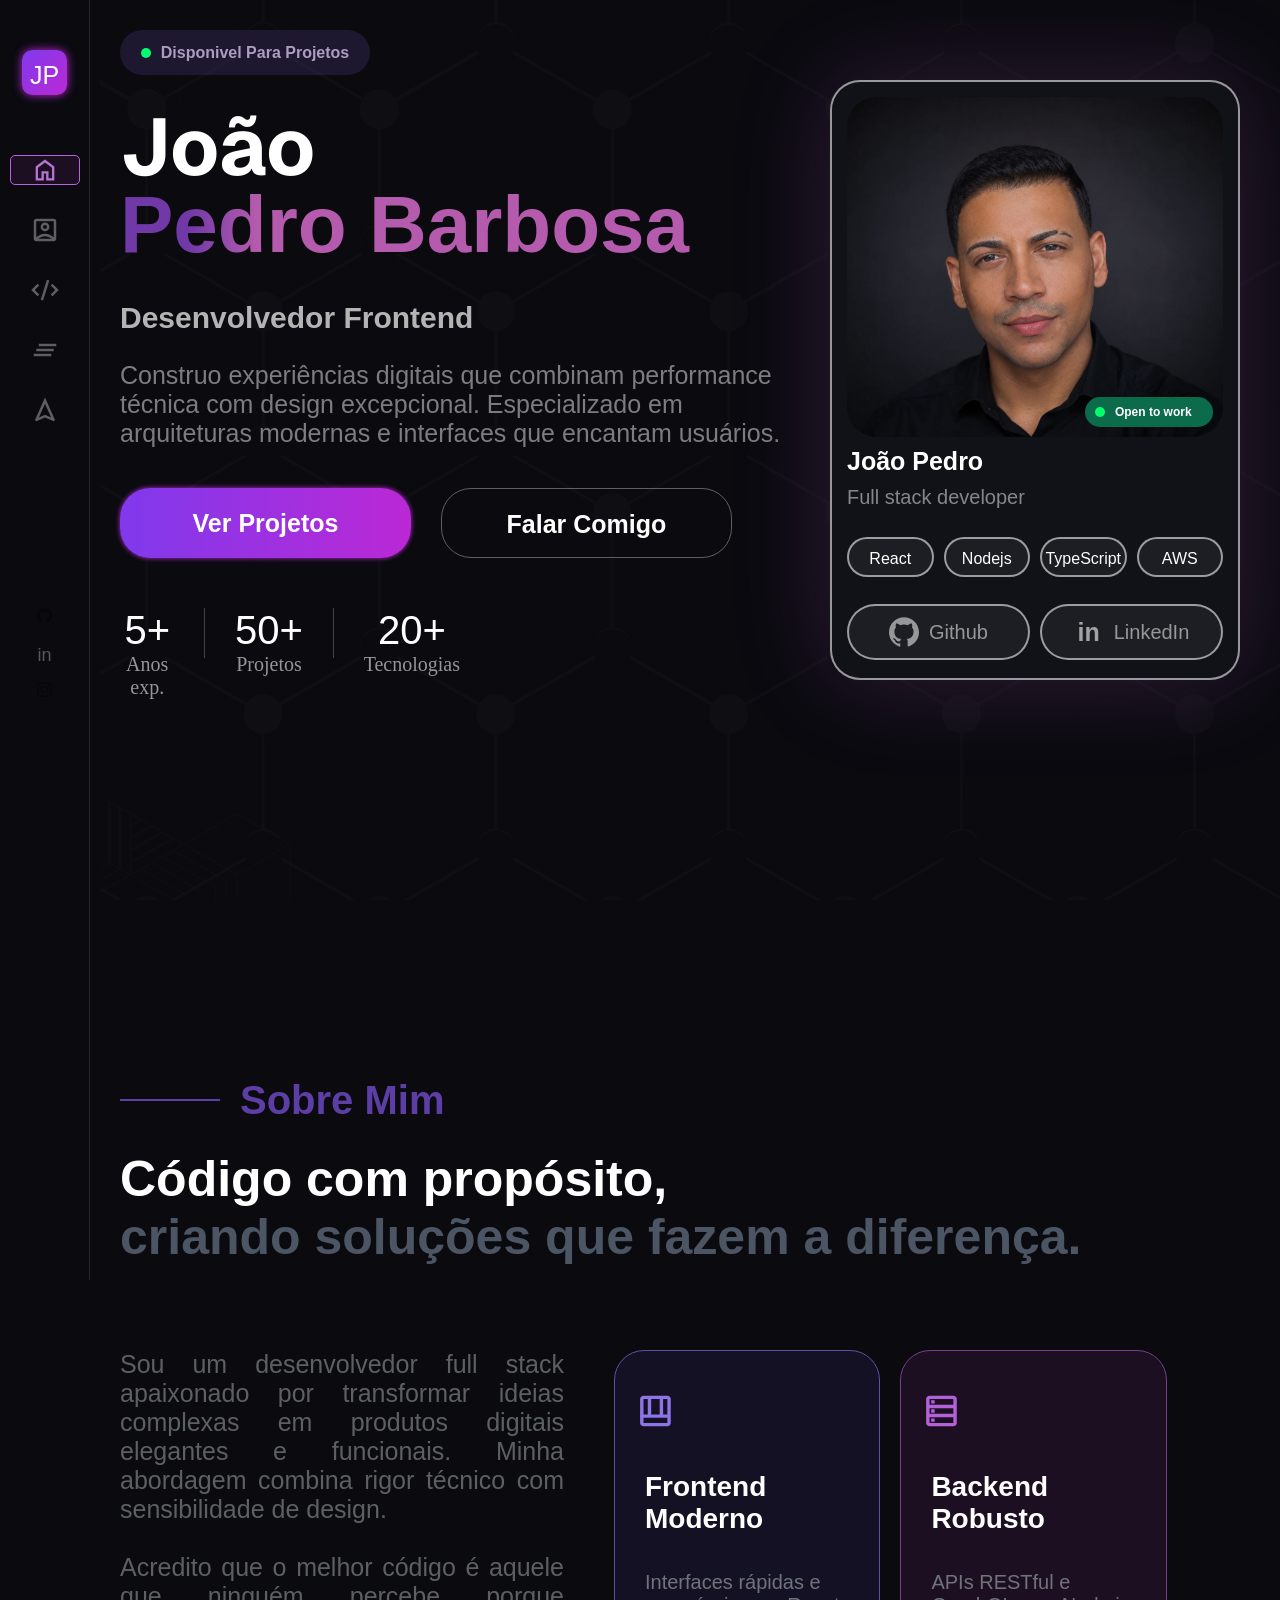
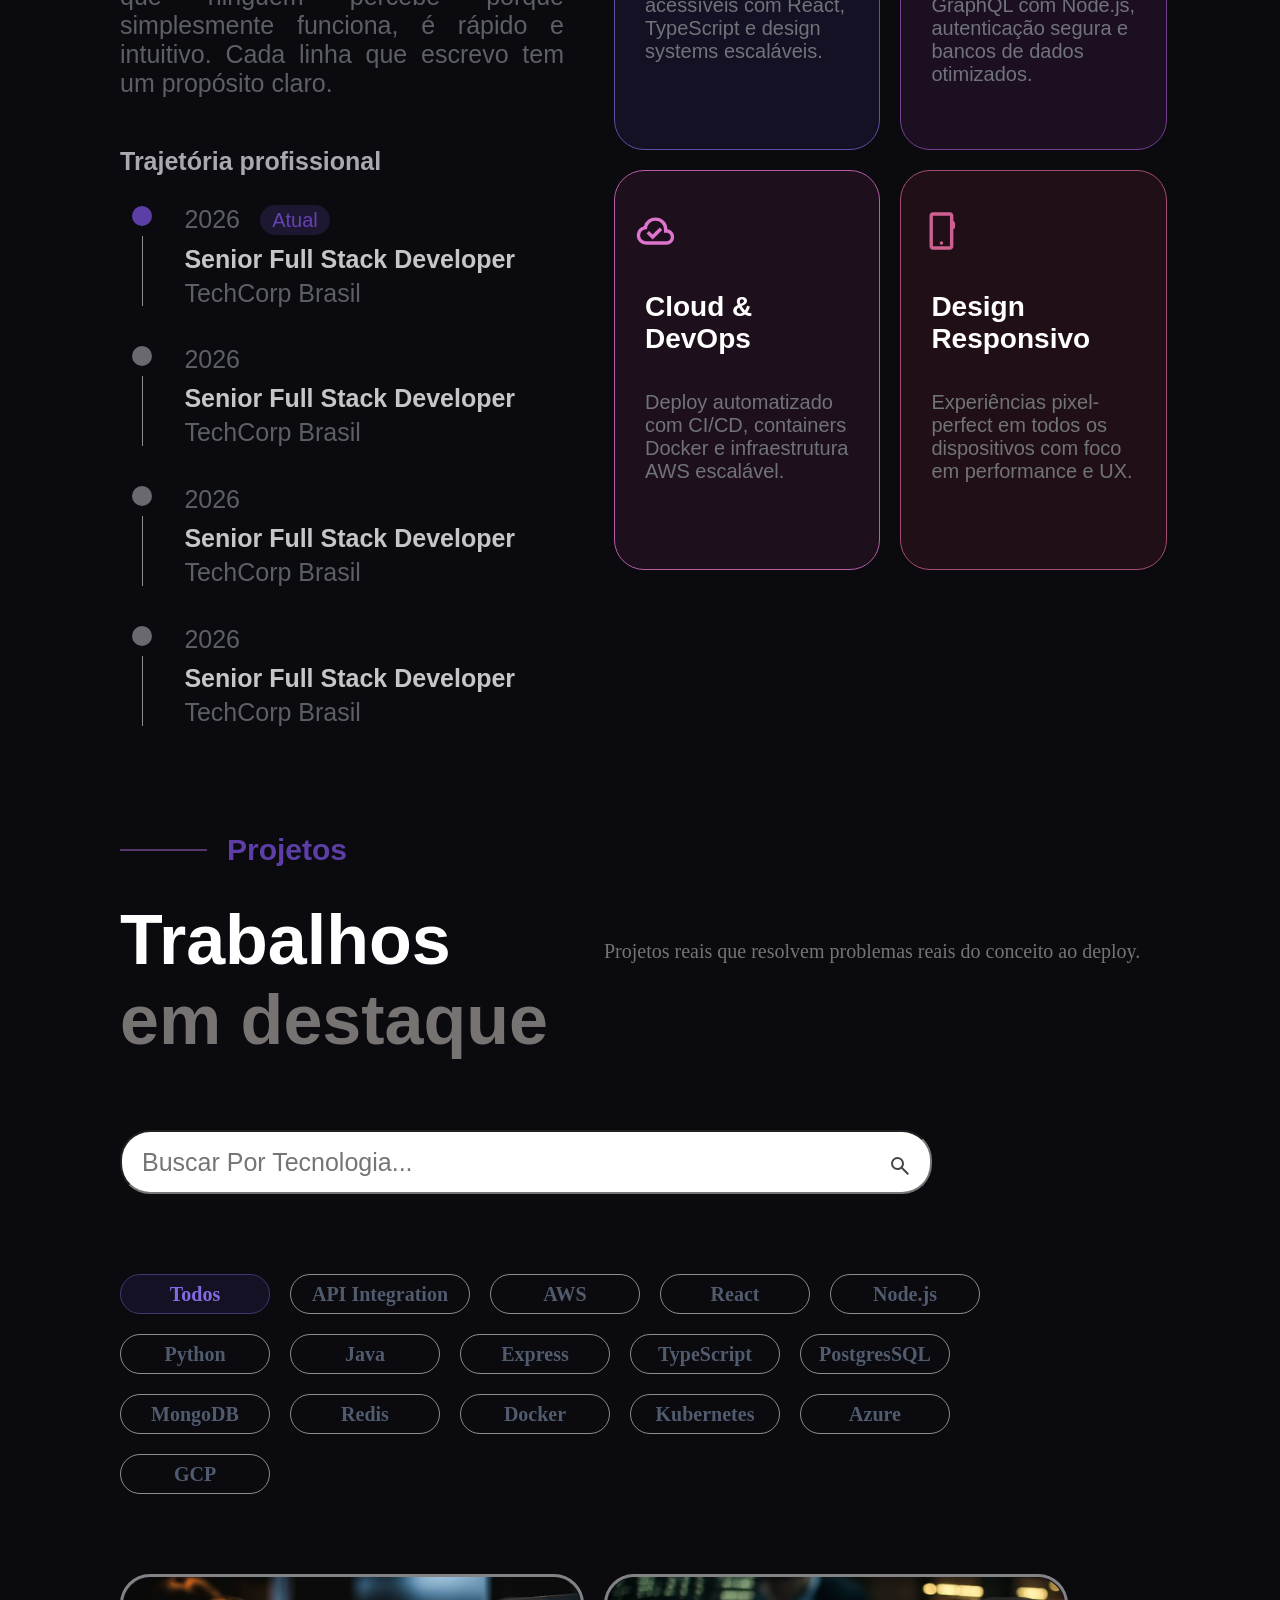
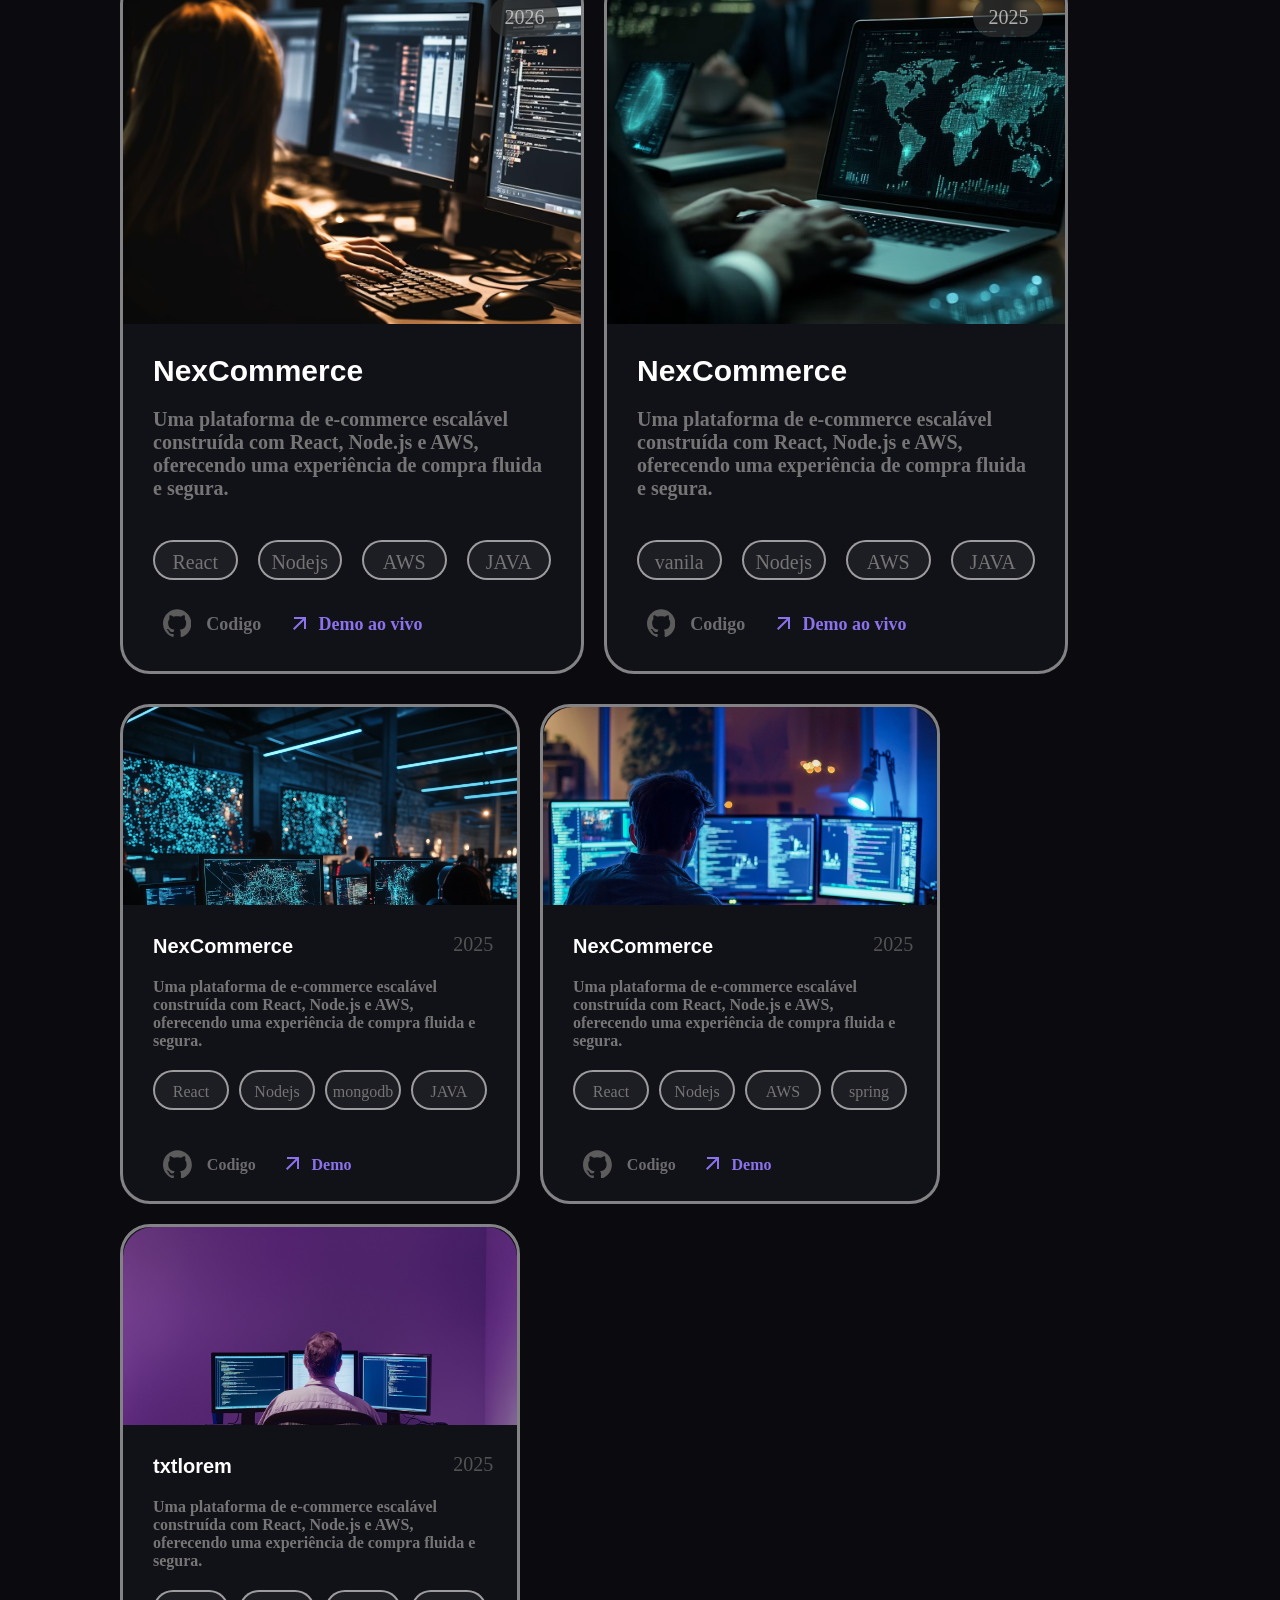
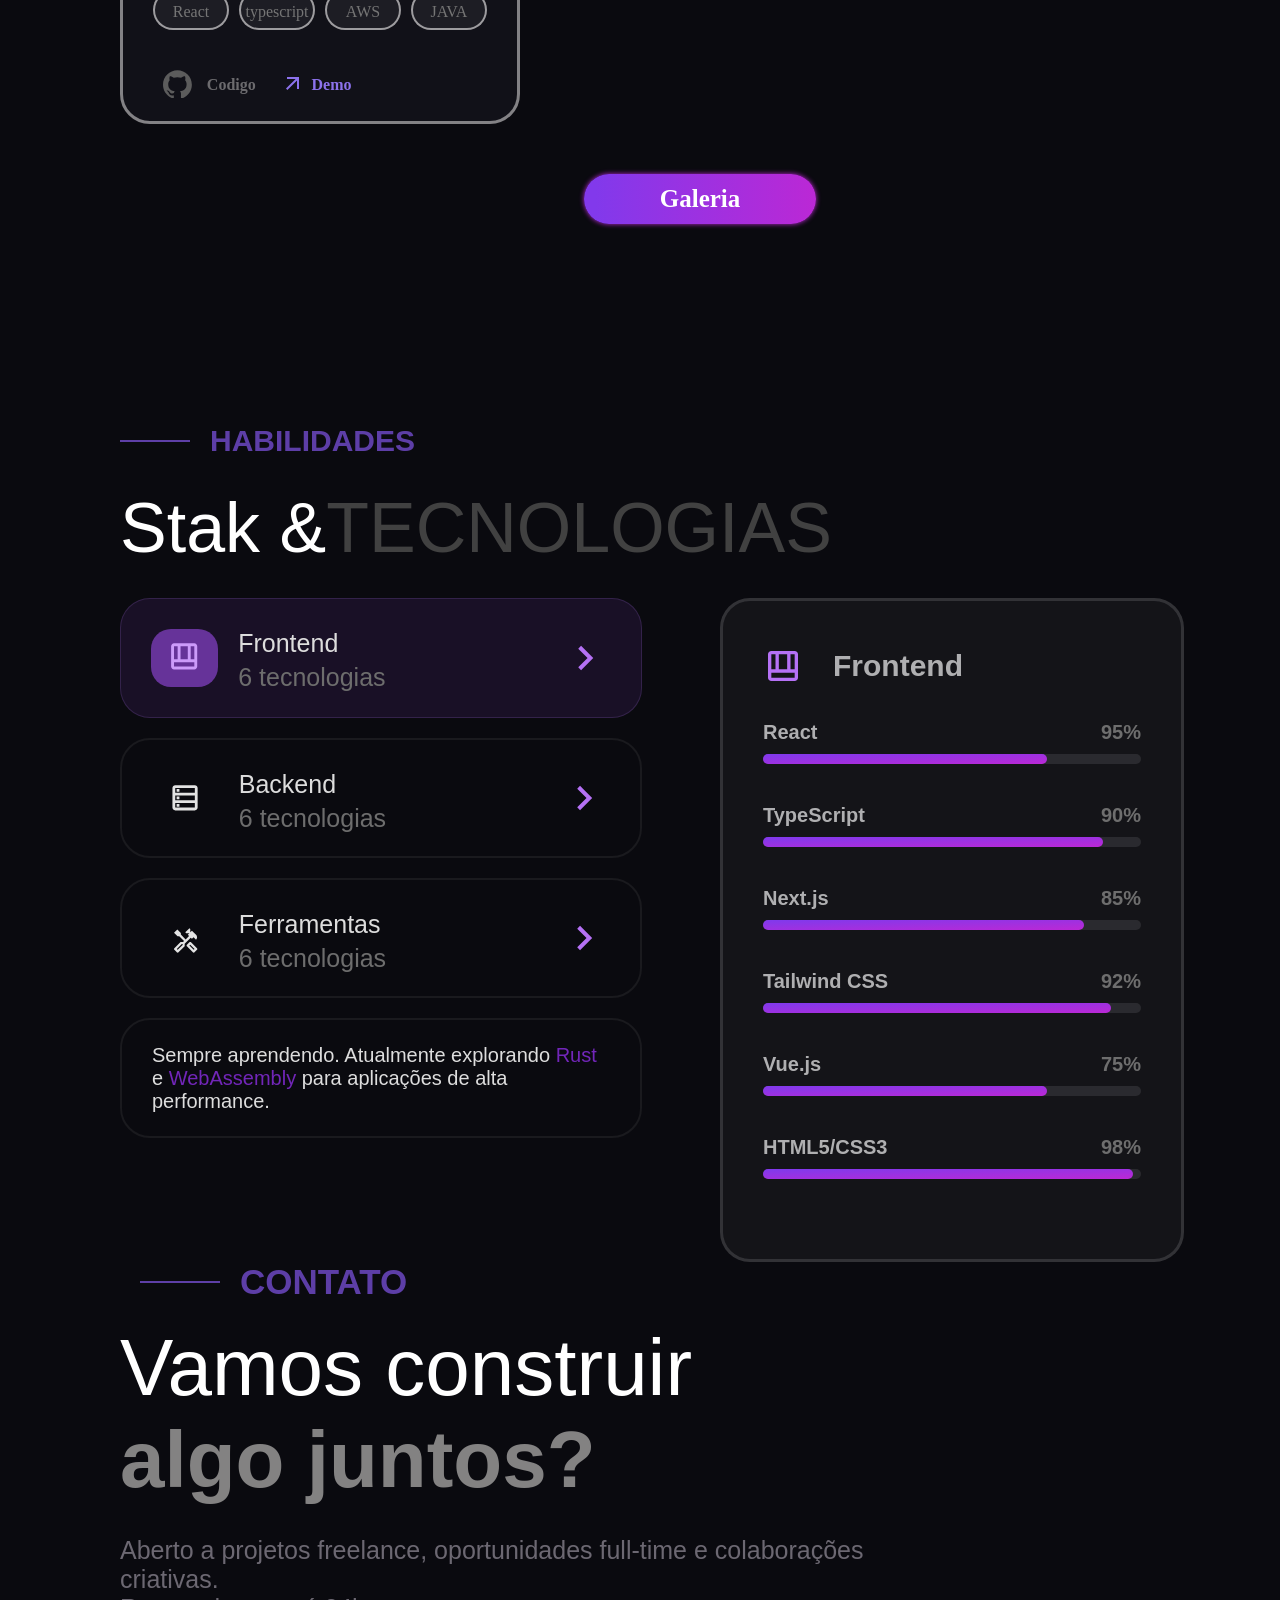
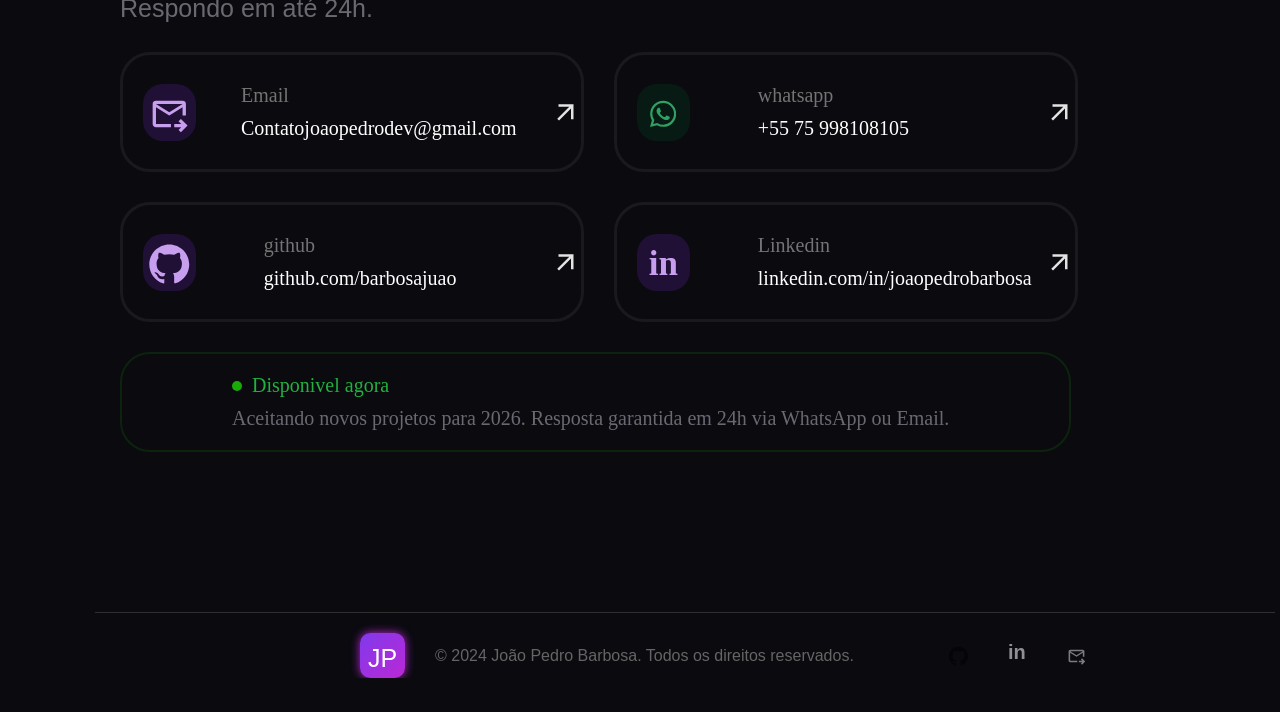
==== commit bb12d347: "asdasd" ====
--- a/index.html
+++ b/index.html
@@ -140,7 +140,7 @@
                 </nav> 
 
                                      <!-- navMobili -->
-            <div class="flexalinhamentoMobili">
+            
                 <div class="fleNavMoboli">
 
                     <a href="#navmobile01" class="butomclosemobile1">
@@ -180,7 +180,7 @@
                     </a>
                 
                 </div>
-            </div>                    
+                              
 
 
                 <div class="flex-profile" id="navmobile01">
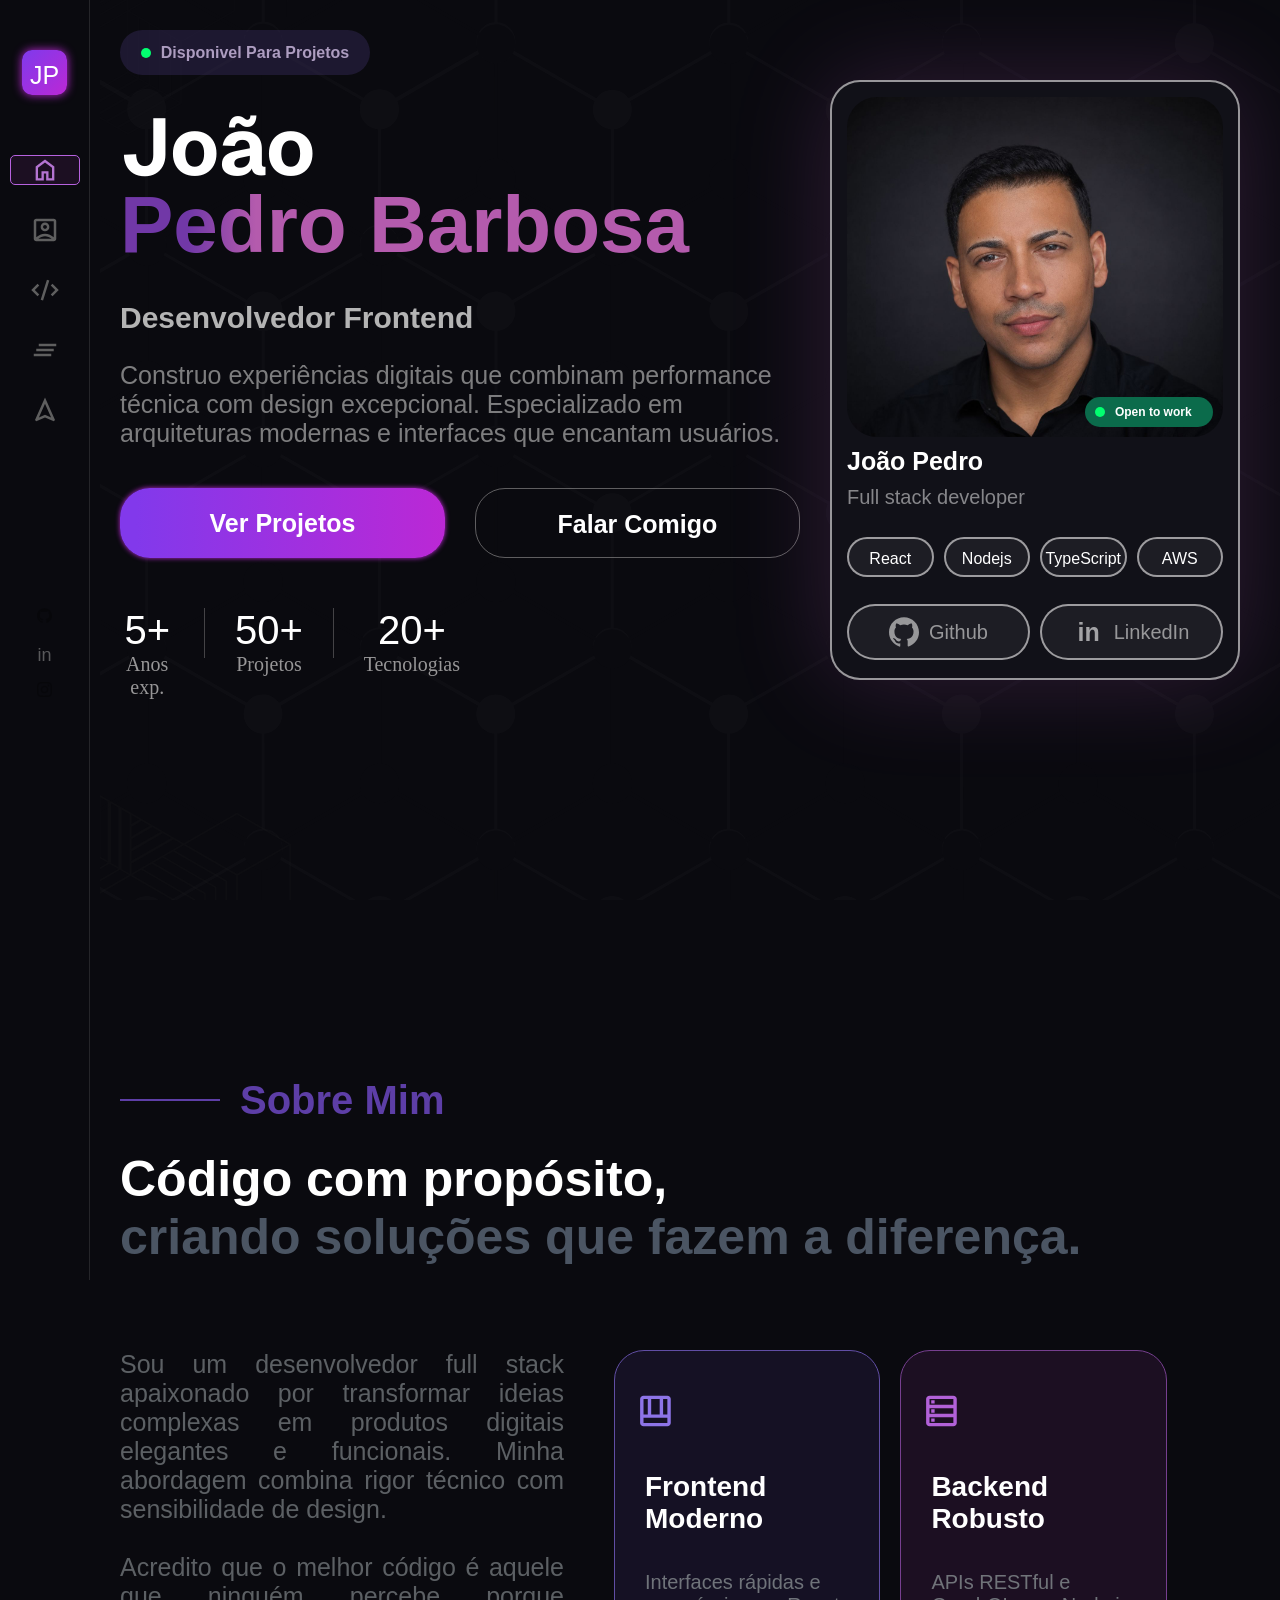
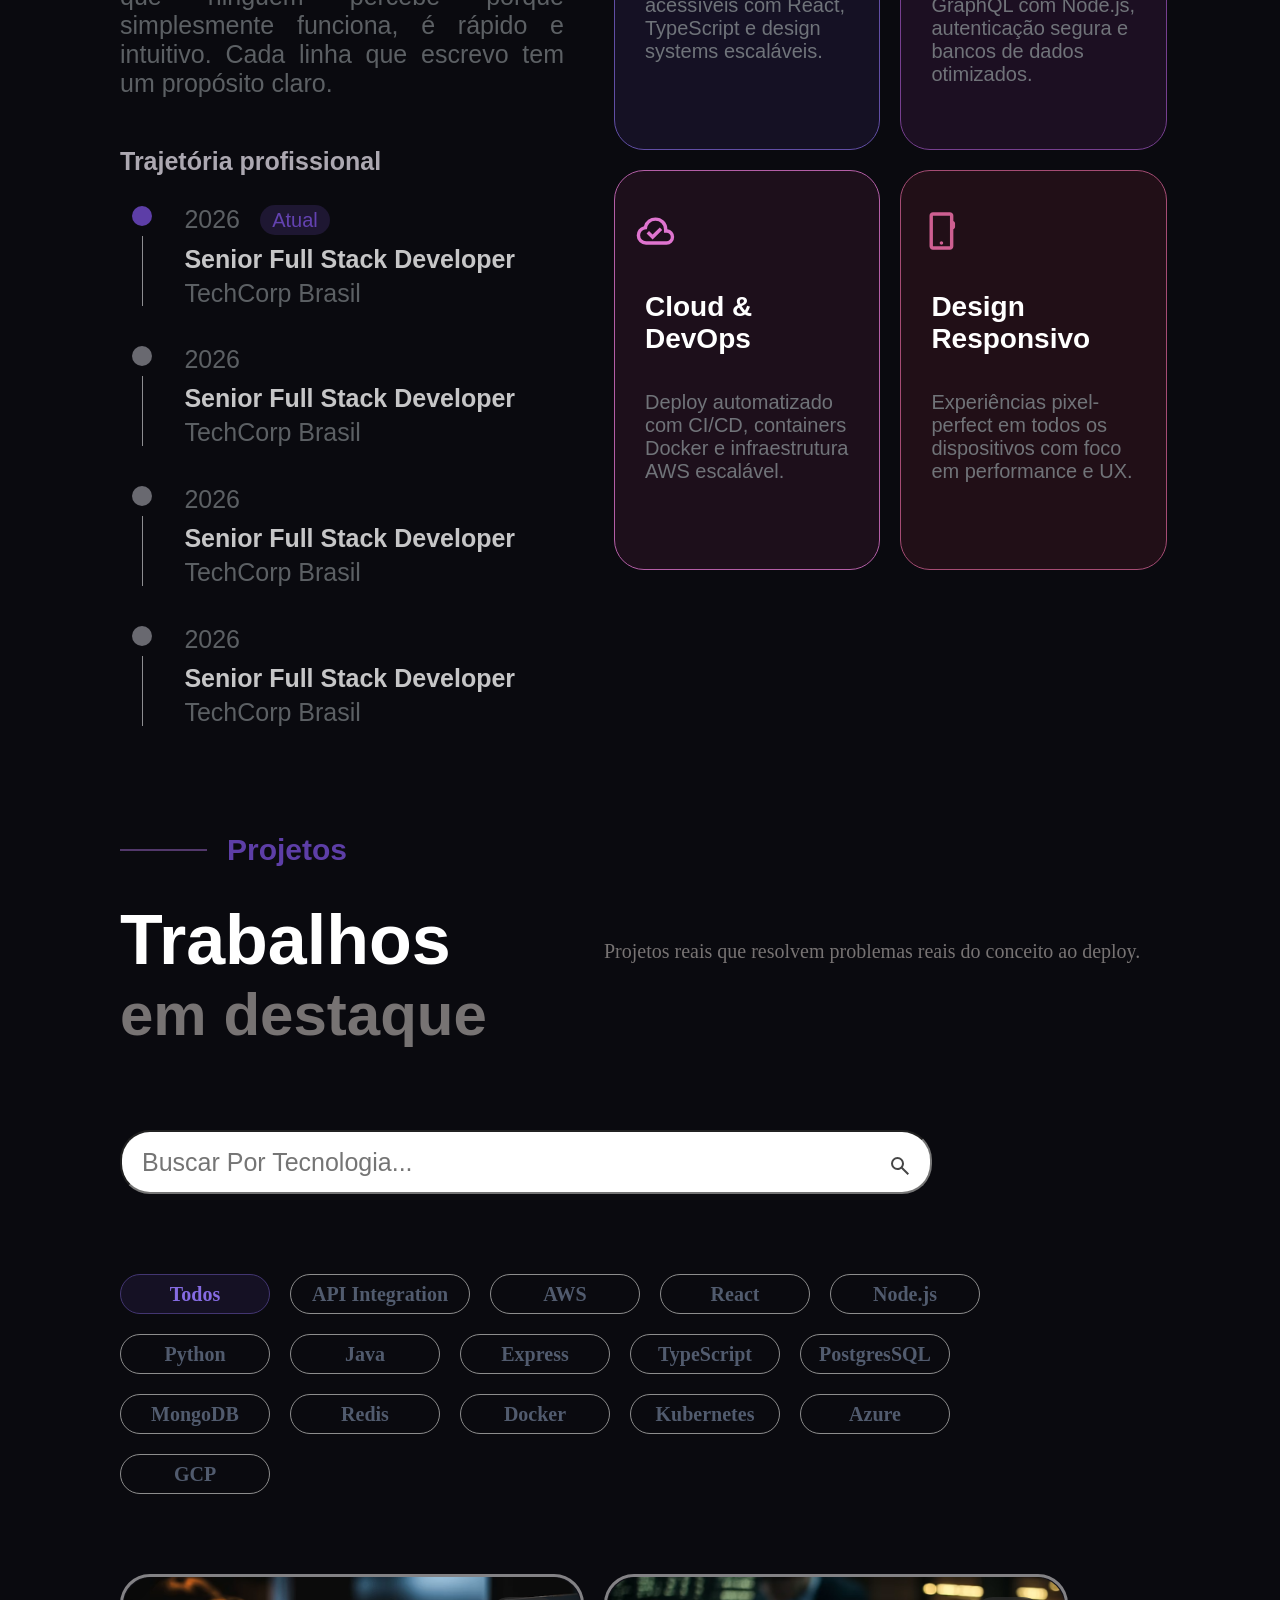
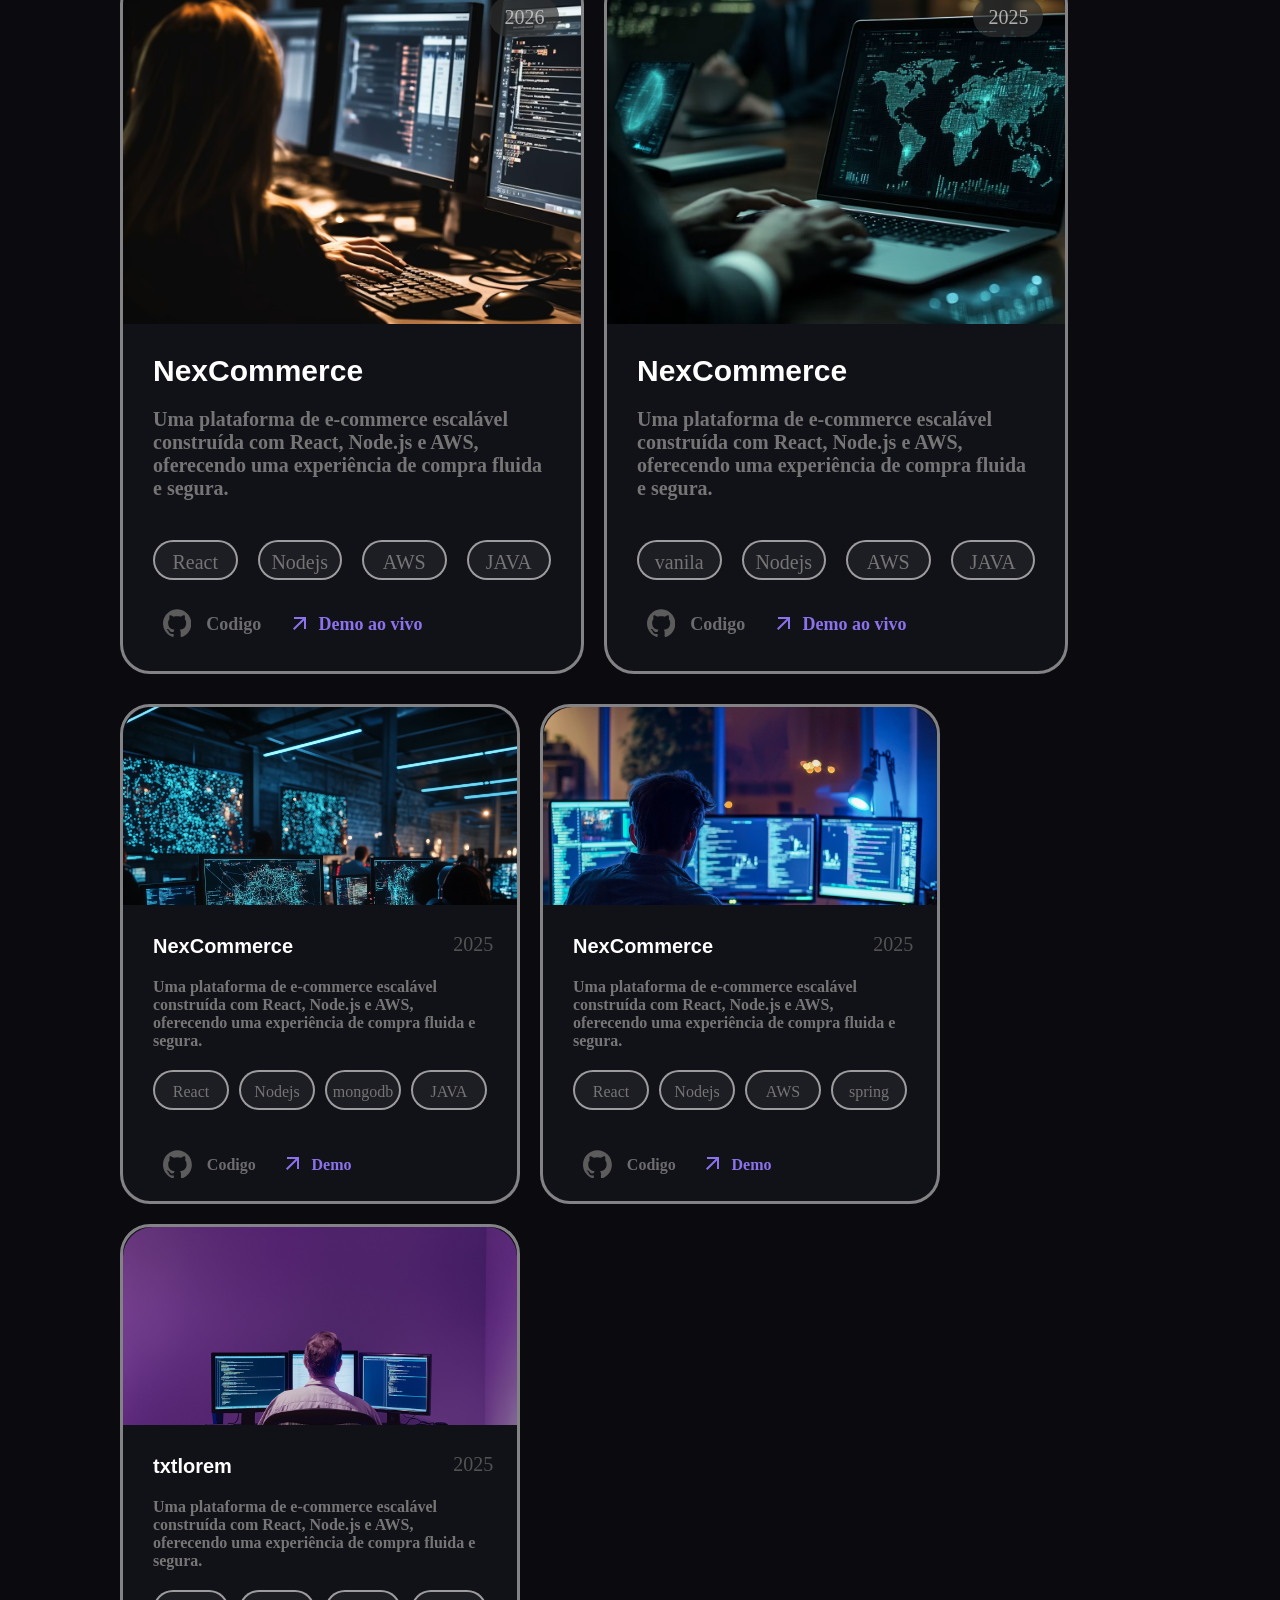
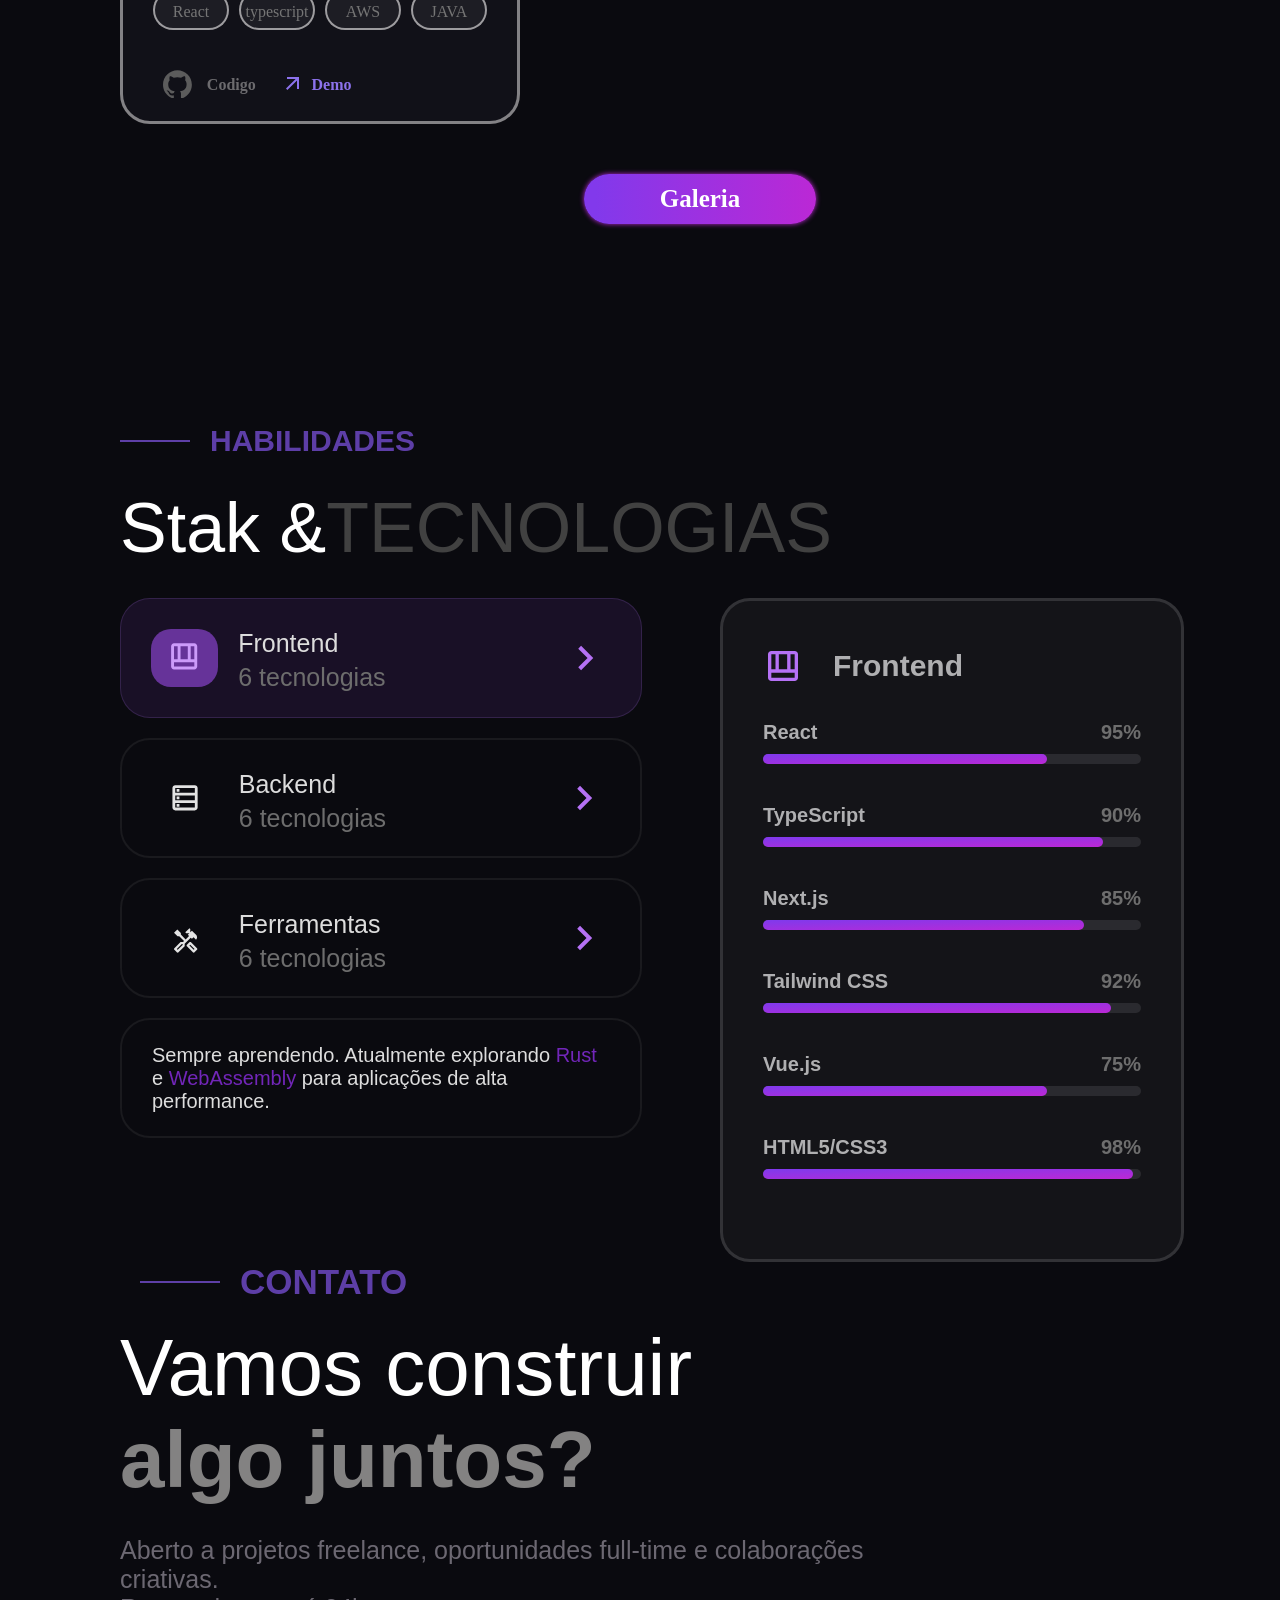
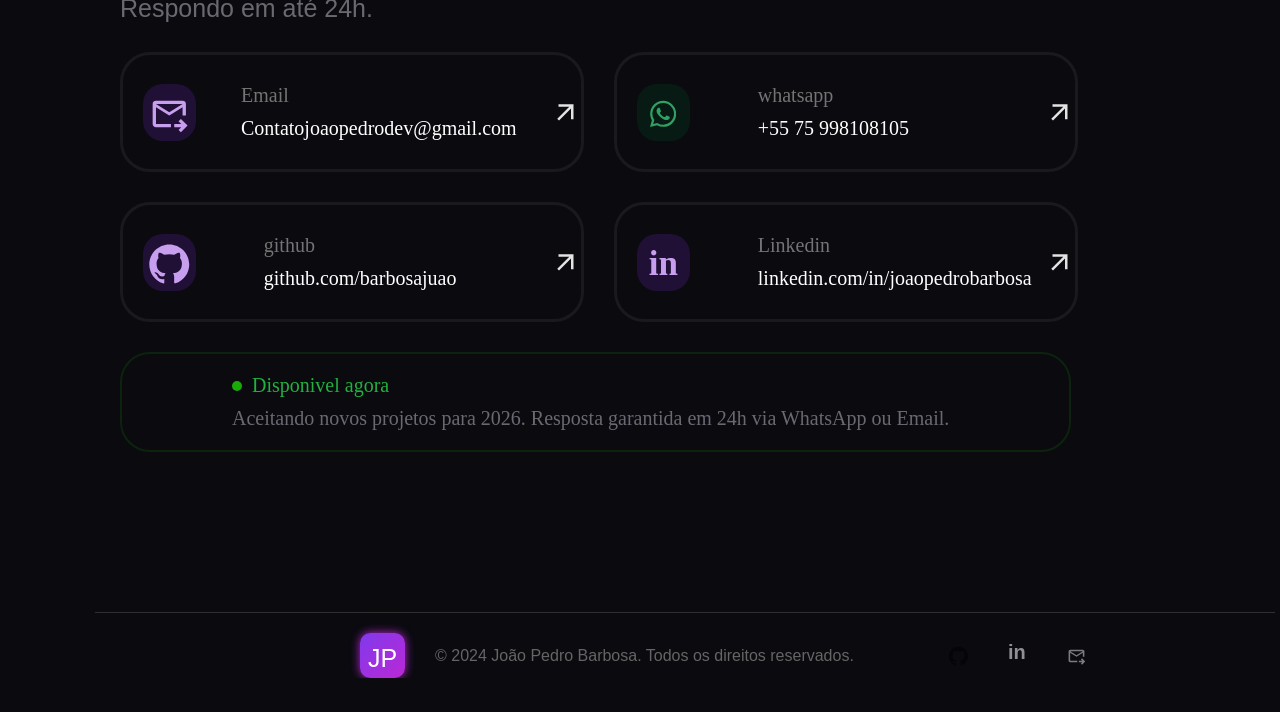
==== commit d1825cdc: "tuor" ====
--- a/index.html
+++ b/index.html
@@ -692,12 +692,15 @@
                     
                 </div>
 
-                <div class="buttomGaleria">
+                <div class="containerbuttomgaleria">
+                    <div class="buttomGaleria">
                         <a href="/style/pages/galeria.html">
                             <p>Galeria</p>
                         </a>
-                        
-                    </div>
+                    
+                    </div>
+                </div>
+
             </div>
         </section>
        
--- a/style/Global/global.css
+++ b/style/Global/global.css
@@ -17,10 +17,10 @@
 
 
 /* midia queries */
-@import url(/style/import/screen/desktop1680x1050.css);
-@import url(/style/import/screen/notebook1440x900.css);
-@import url(/style/import/screen/desktop1280x800.css);
-@import url(/style/import/screen/desktop1500px.css);
+@import url(/style/import/screen/desktop1200x800.css);
+@import url(/style/import/screen/desktop1300x1050.css);
+@import url(/style/import/screen/desktop1590px.css);
+@import url(/style/import/screen/desktop1600x900.css);
 
 /* mobile */
 @import url(/style/import/screen/mobile1000px.css);
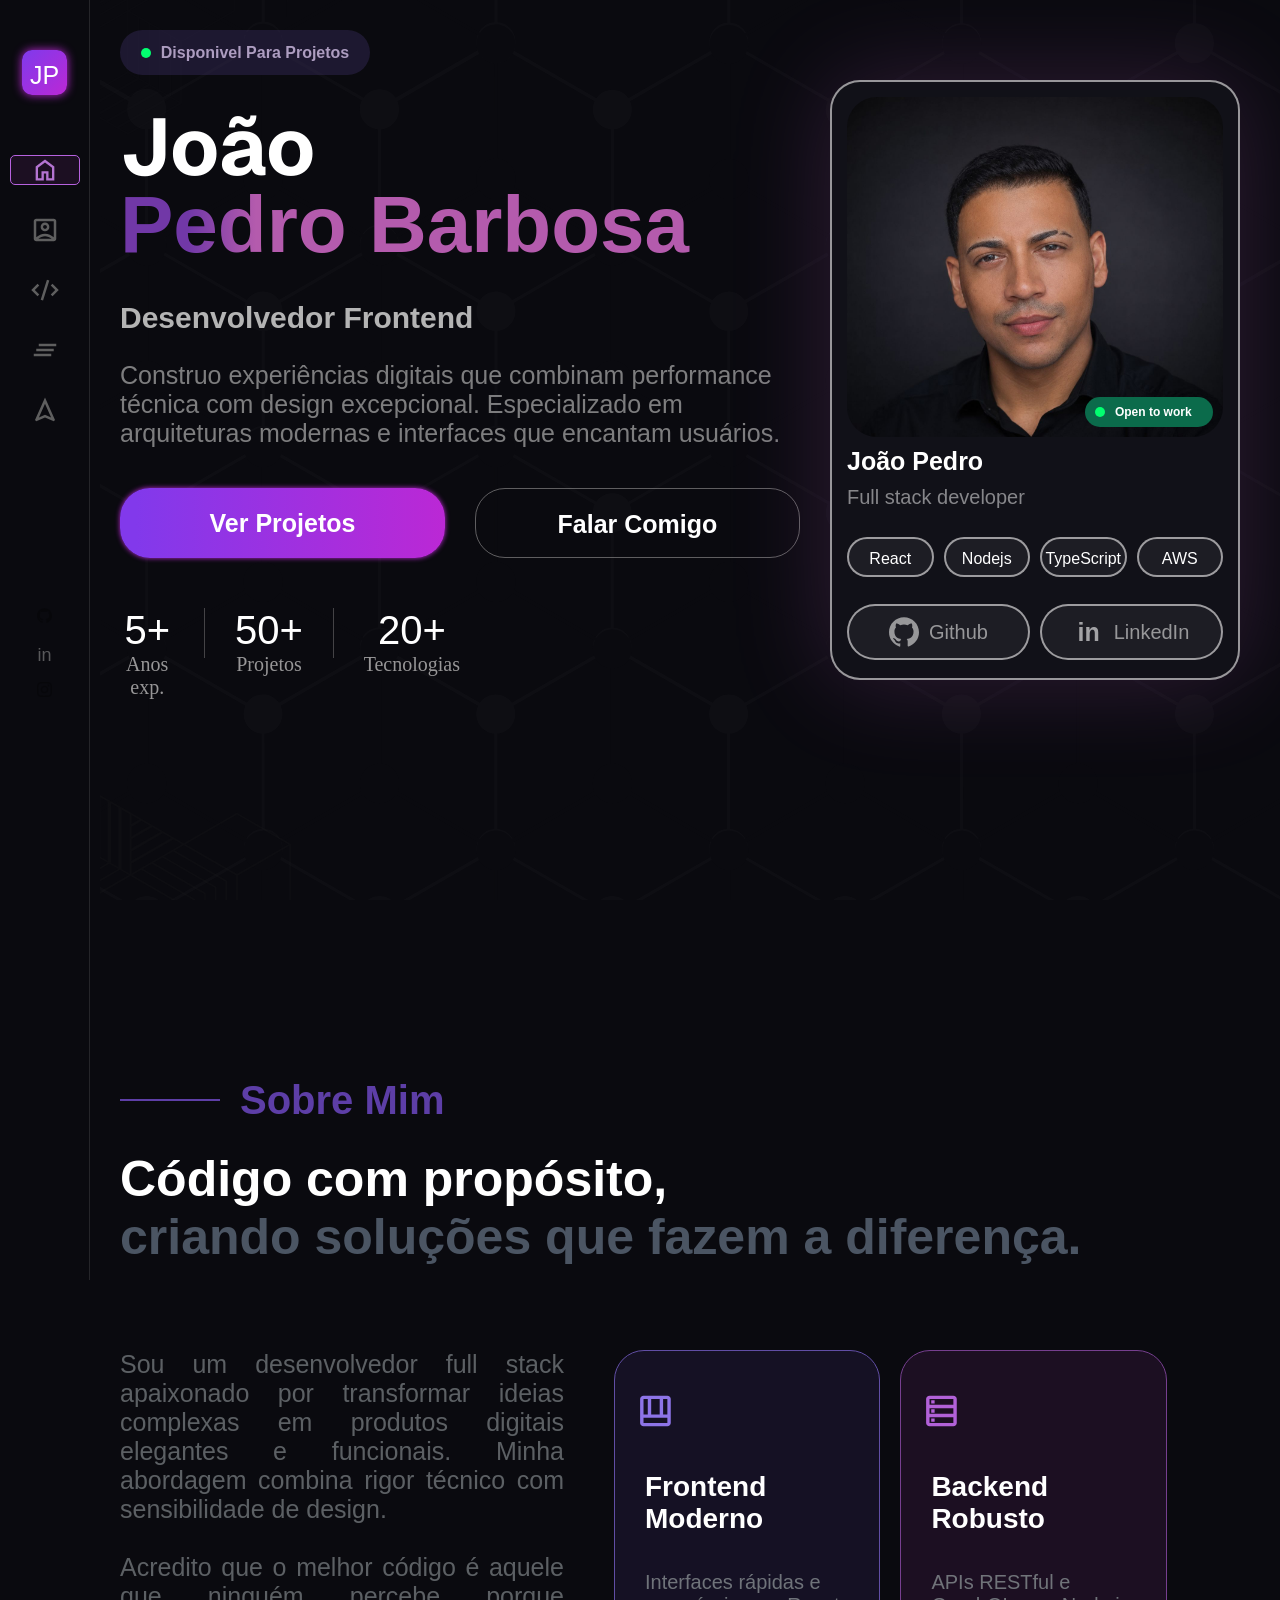
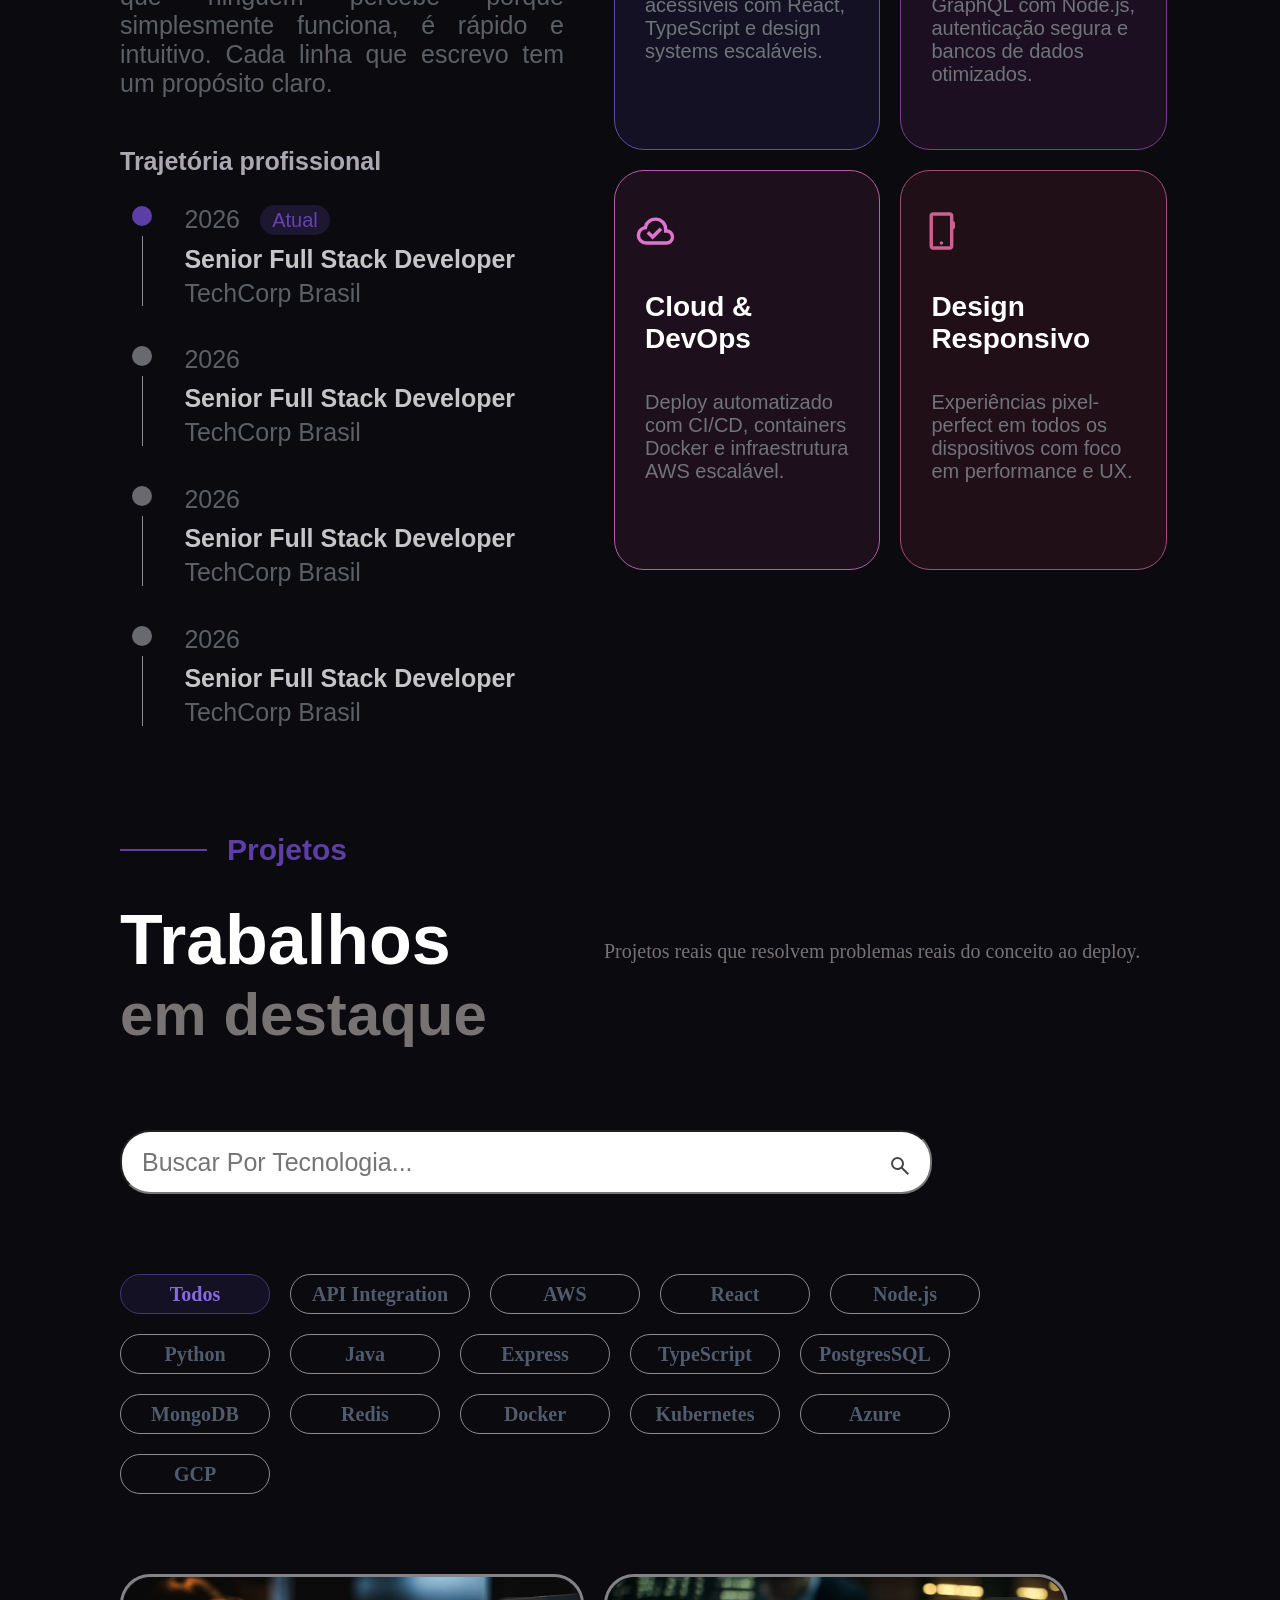
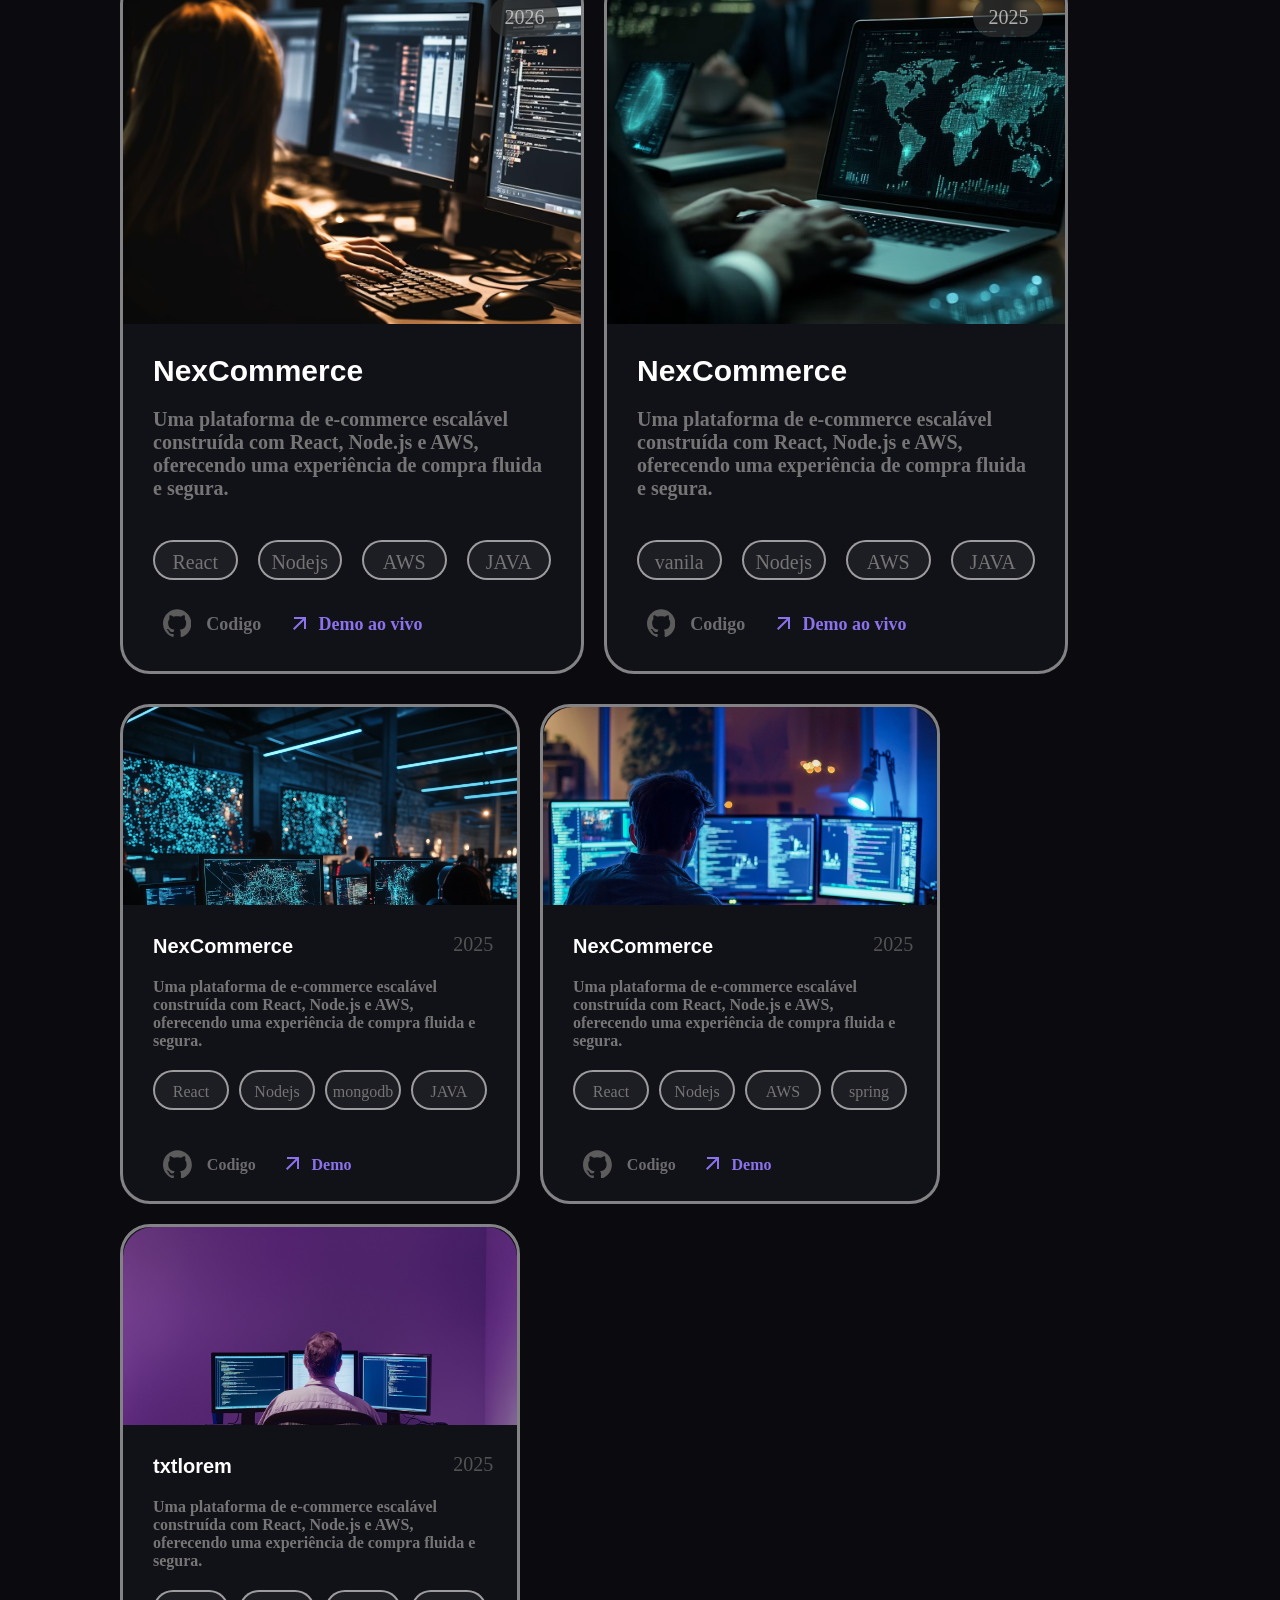
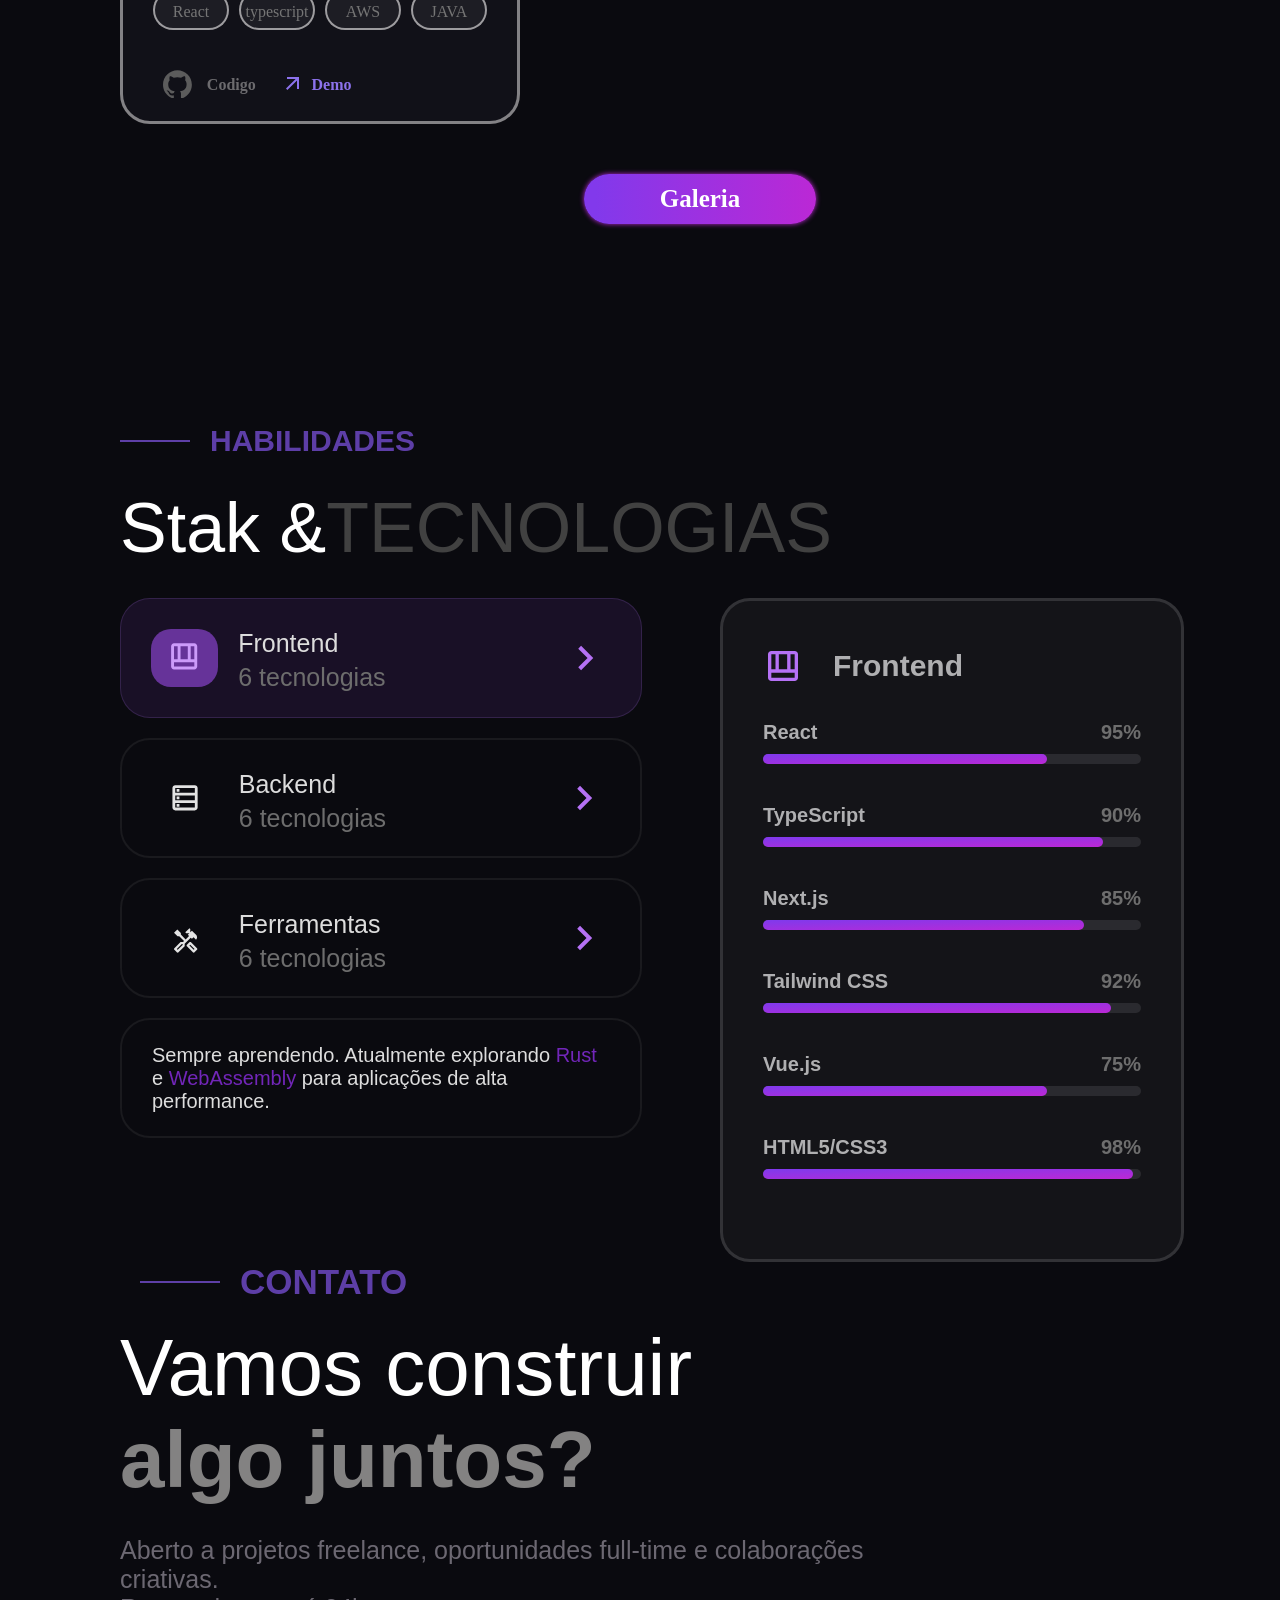
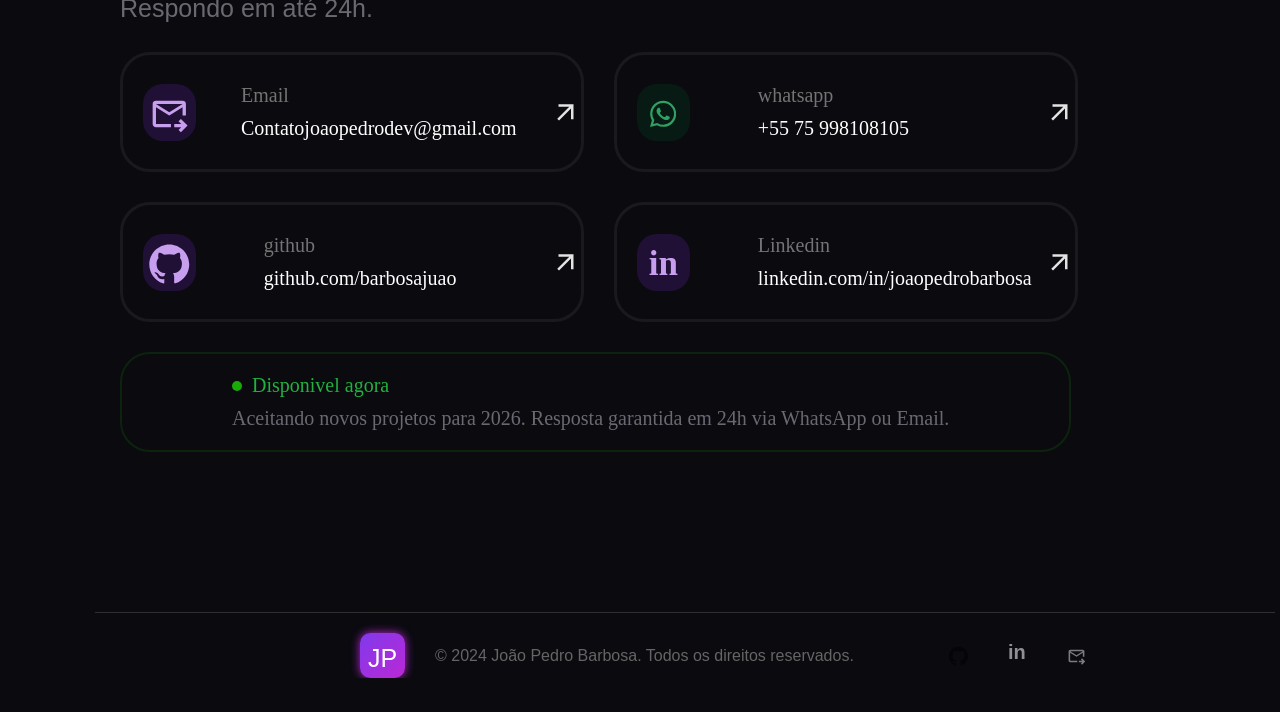
==== commit 6139ead0: "correcao animacaoMobile" ====
--- a/index.html
+++ b/index.html
@@ -542,10 +542,14 @@
                                     </a>
                                 </div>
                                 <div class="linkdemo02" id="animacaolinkdemo">
-                                    <div class="svgseta">
-                                        <svg id="svgseta" xmlns="http://www.w3.org/2000/svg" height="24px" viewBox="0 -960 960 960" width="24px" fill="#e3e3e3"><path d="m256-240-56-56 384-384H240v-80h480v480h-80v-344L256-240Z"/></svg>
-                                    </div>
-                                    <p id="demo">Demo ao vivo </p>
+                                    <a href="/style/pages/paginaModeloDemo.html">
+                                        <div class="svgseta">
+                                            <svg id="svgseta" xmlns="http://www.w3.org/2000/svg" height="24px" viewBox="0 -960 960 960" width="24px" fill="#e3e3e3"><path d="m256-240-56-56 384-384H240v-80h480v480h-80v-344L256-240Z"/></svg>
+                                        </div>
+                                    </a>
+                                    <a href="/style/pages/paginaModeloDemo.html">
+                                        <p id="demo">Demo ao vivo </p>
+                                    </a>
                                 </div>
                             </div>
                         </div>
--- a/style/Global/global.css
+++ b/style/Global/global.css
@@ -26,7 +26,14 @@
 @import url(/style/import/screen/mobile1000px.css);
 @import url(/style/import/screen/mobile590px.css);
 
+/*mobile galeria */
+@import url(/style/import/screen/MobileGaleria/mobile590.css);
+@import url(/style/import/screen/MobileGaleria/mobilegaleria1000px.css);
+
 
 /* pagina demo */
 @import url(/style/import/NavDemo.css);
-@import url(/style/import/galeria.css);+@import url(/style/import/galeria.css);
+@import url(/style/import/screen/mobileDemo/demo590px.css);
+@import url(/style/import/screen/mobileDemo/demo1000px.css);
+@import url(/style/import/screen/mobileDemo/demo1200px.css);
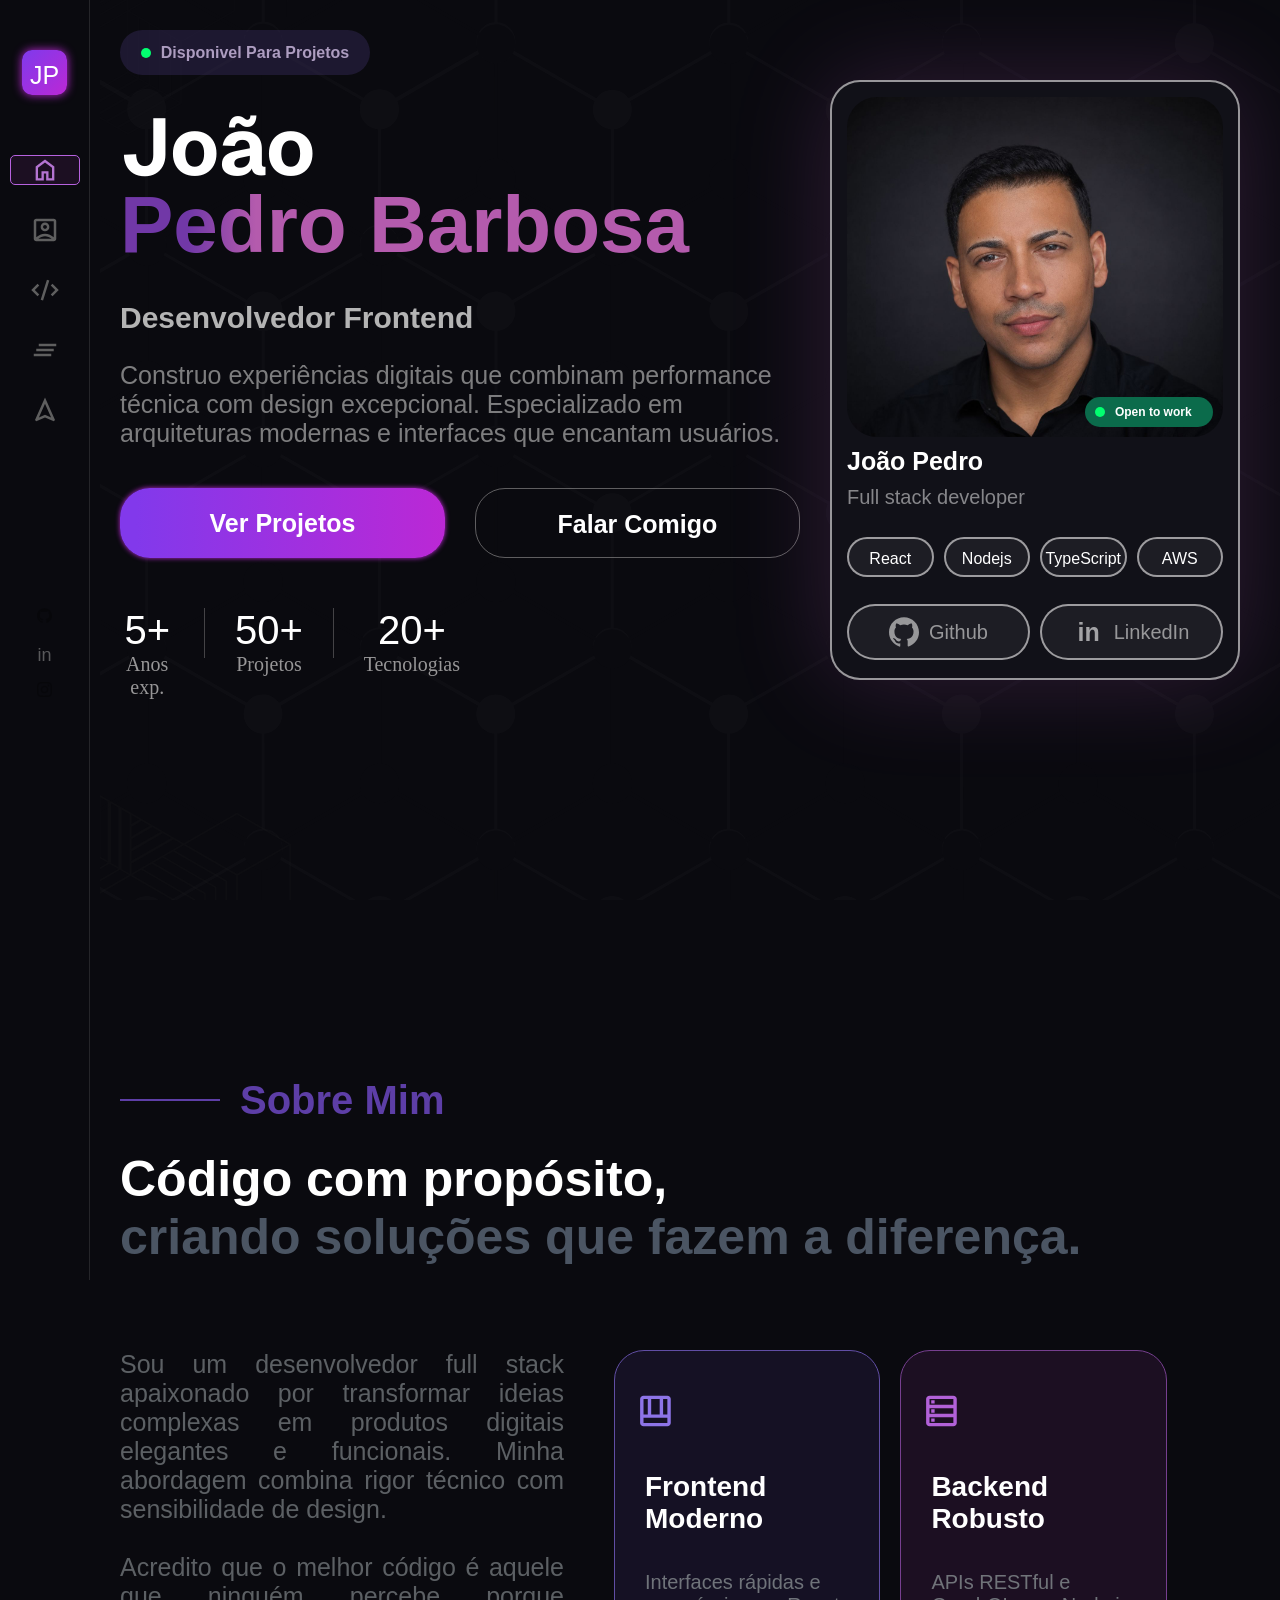
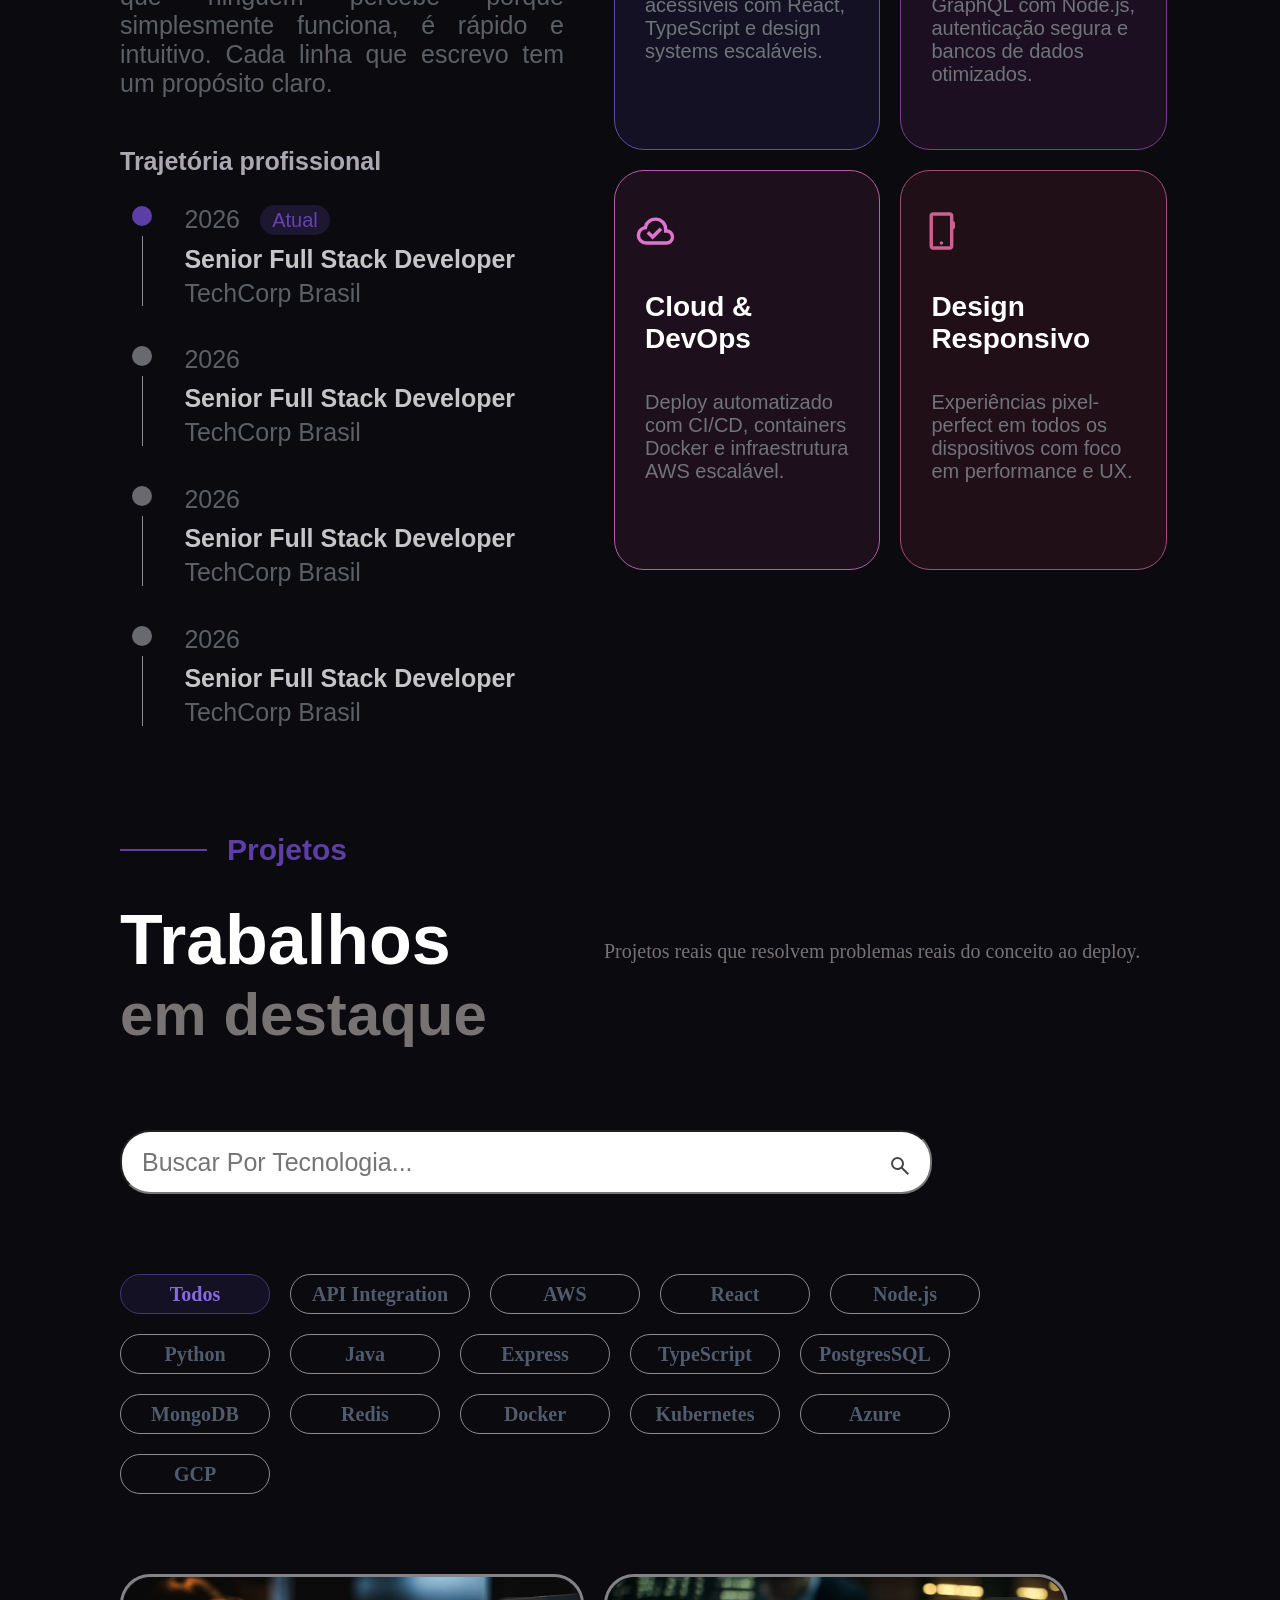
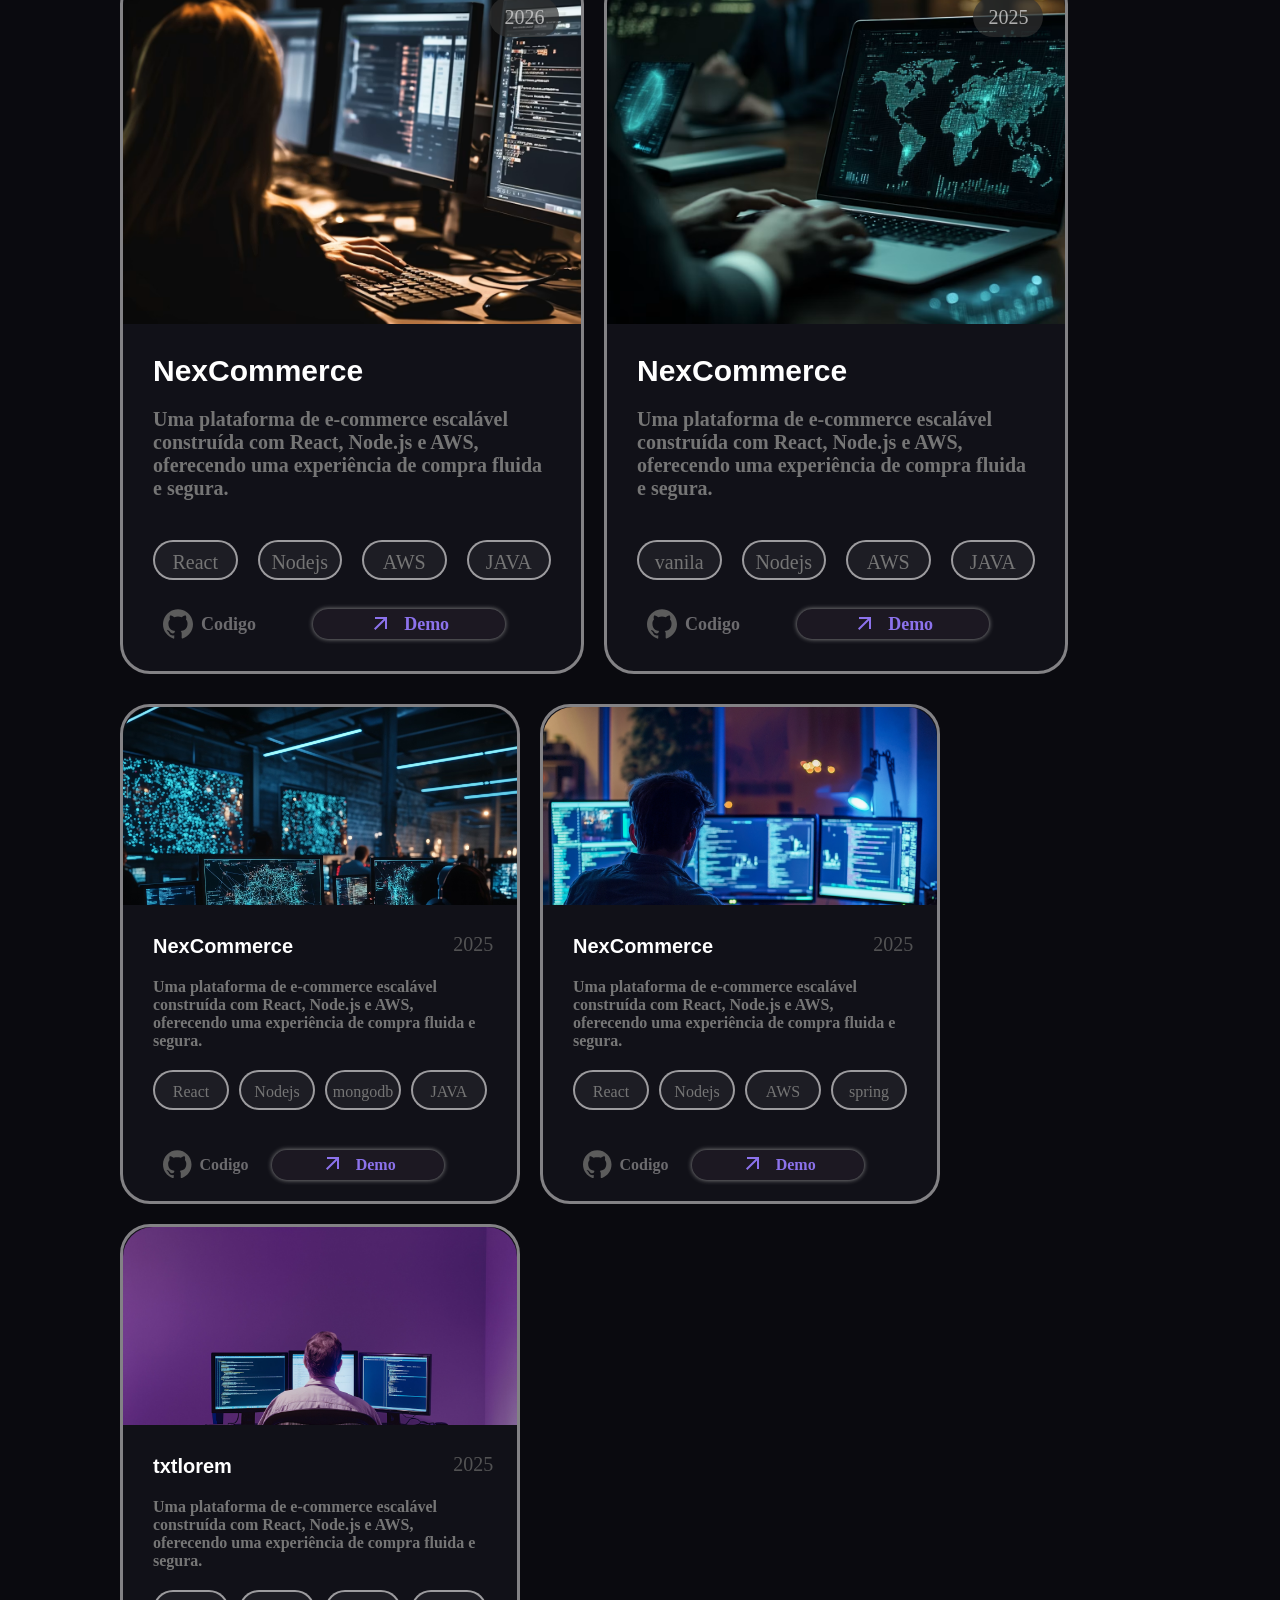
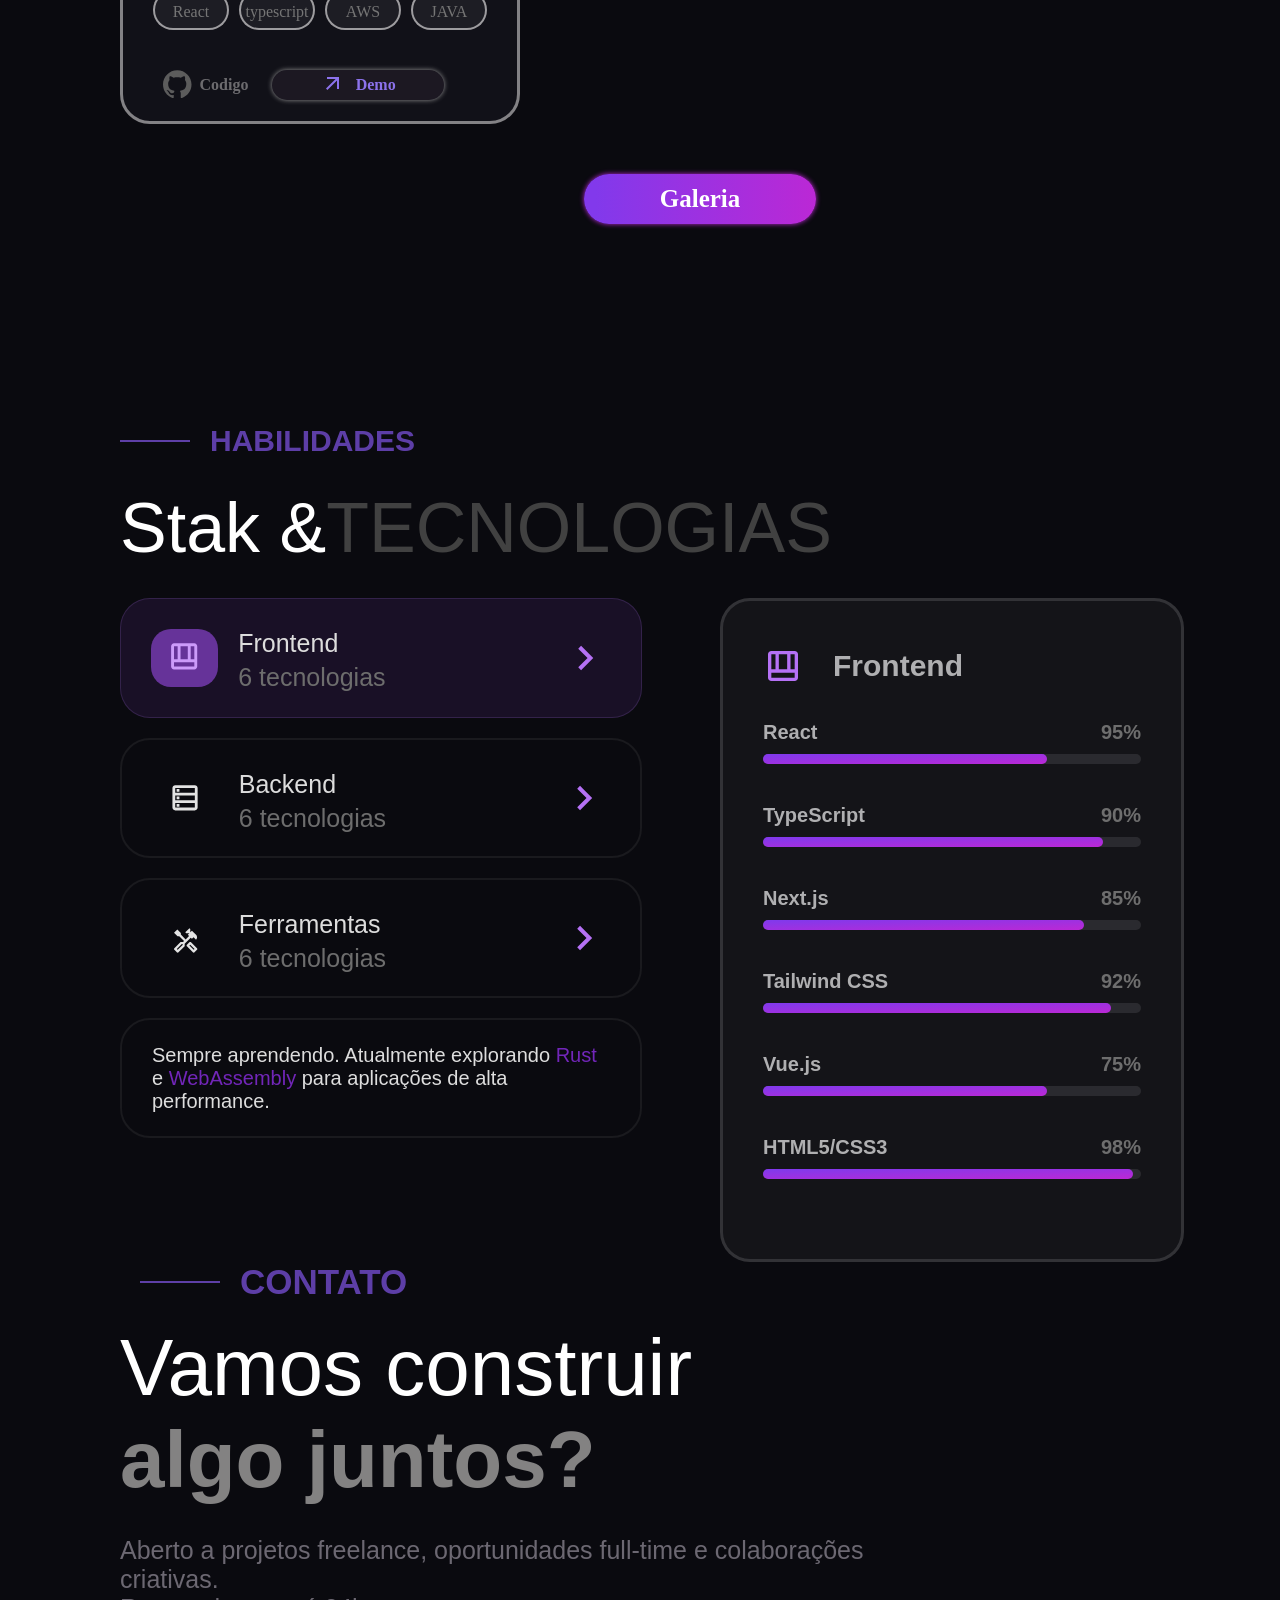
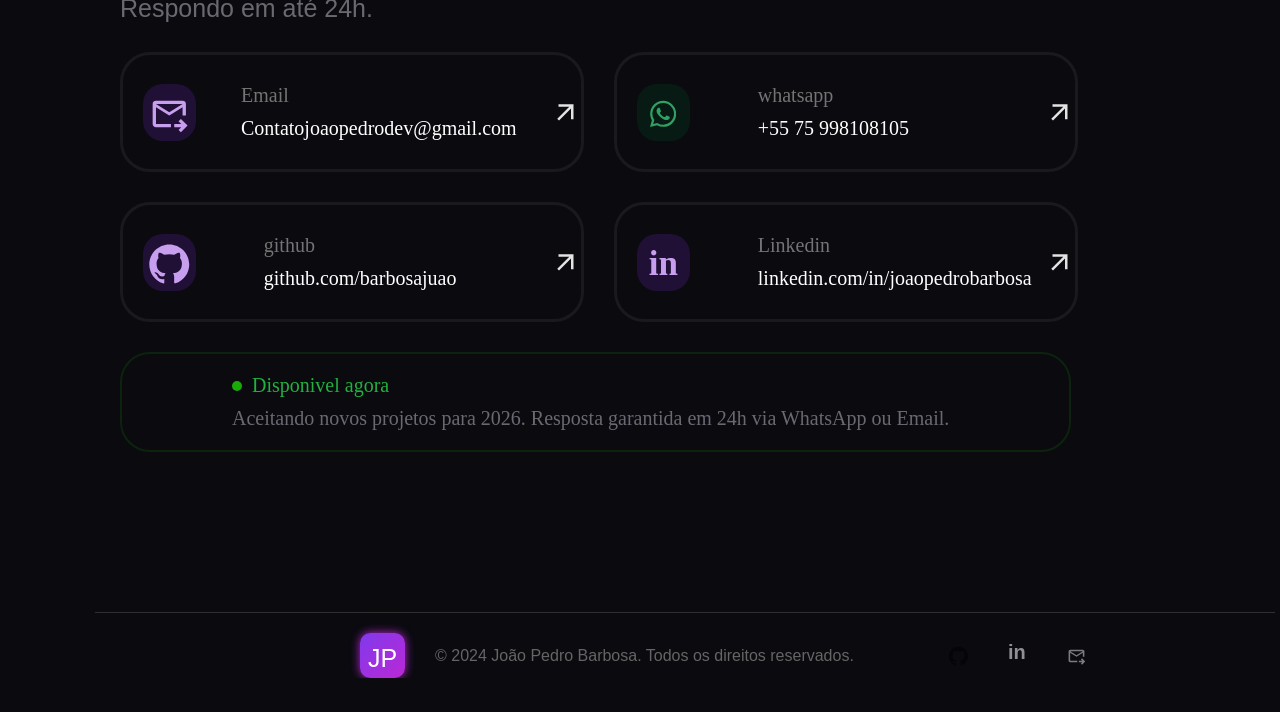
==== commit 67ca2635: "atualizacaonav" ====
--- a/index.html
+++ b/index.html
@@ -500,20 +500,19 @@
                                         <p id="animacaocodigo">Codigo</p>
                                     </a>
                                 </div>
-                                <div class="linkdemo01  " id="animacaolinkdemo">
-                                    <div class="svgseta" >
-                                        <!-- adicionar o mesmo link em demo -->
-                                        <a  href="/style/pages/paginaModeloDemo.html">
+                                <a href="/style/pages/paginaModeloDemo.html" class="linkdemo" >
+                                    <div class="linkdemo01  " id="animacaolinkdemo">
+                                        <div class="svgseta" >
+                                            <!-- adicionar o mesmo link em demo -->
+                                            
                                             <svg id="svgseta" xmlns="http://www.w3.org/2000/svg" height="24px" viewBox="0 -960 960 960" width="24px" fill="#e3e3e3"><path d="m256-240-56-56 384-384H240v-80h480v480h-80v-344L256-240Z"/></svg>
-                                        </a>
-
-                                    </div>
-
-                                    <a  class="linkdemo" href="/style/pages/paginaModeloDemo.html">
-                                        <p id="demo">Demo ao vivo </p>
-                                    </a>
-
-                                </div>
+                                            
+                                        </div>
+
+                                        <p id="demo">Demo  </p>
+                                        
+                                    </div>
+                                </a>
                             </div>
                         </div>
                         <!-- card02 -->
@@ -541,16 +540,19 @@
                                         <p id="animacaocodigo">Codigo</p>
                                     </a>
                                 </div>
-                                <div class="linkdemo02" id="animacaolinkdemo">
-                                    <a href="/style/pages/paginaModeloDemo.html">
-                                        <div class="svgseta">
+                                <a href="/style/pages/paginaModeloDemo.html" class="linkdemo" >
+                                    <div class="linkdemo01  " id="animacaolinkdemo">
+                                        <div class="svgseta" >
+                                            <!-- adicionar o mesmo link em demo -->
+                                            
                                             <svg id="svgseta" xmlns="http://www.w3.org/2000/svg" height="24px" viewBox="0 -960 960 960" width="24px" fill="#e3e3e3"><path d="m256-240-56-56 384-384H240v-80h480v480h-80v-344L256-240Z"/></svg>
-                                        </div>
-                                    </a>
-                                    <a href="/style/pages/paginaModeloDemo.html">
-                                        <p id="demo">Demo ao vivo </p>
-                                    </a>
-                                </div>
+                                            
+                                        </div>
+
+                                        <p id="demo">Demo  </p>
+                                        
+                                    </div>
+                                </a>
                             </div>
                         </div>
                     </div>
@@ -579,12 +581,14 @@
                                         <p id="animacaocodigo">Codigo</p>
                                     </a>
                                 </div>
-                                <div class="linkdemo02" id="animacaolinkdemo">
-                                    <div class="svgseta">
-                                        <svg id="svgseta" xmlns="http://www.w3.org/2000/svg" height="24px" viewBox="0 -960 960 960" width="24px" fill="#e3e3e3"><path d="m256-240-56-56 384-384H240v-80h480v480h-80v-344L256-240Z"/></svg>
-                                    </div>
-                                    <p id="demo">Demo </p>
-                                </div>
+                                <a href="" class="linkdemocardsgeral">
+                                    <div class="linkdemo02" id="animacaolinkdemo">
+                                        <div class="svgseta">
+                                            <svg id="svgseta" xmlns="http://www.w3.org/2000/svg" height="24px" viewBox="0 -960 960 960" width="24px" fill="#e3e3e3"><path d="m256-240-56-56 384-384H240v-80h480v480h-80v-344L256-240Z"/></svg>
+                                        </div>
+                                        <p id="demo">Demo </p>
+                                    </div>
+                                </a>
                             </div>
                         </div>
 
@@ -613,12 +617,14 @@
                                         <p id="animacaocodigo">Codigo</p>
                                     </a>
                                 </div>
-                                <div class="linkdemo02" id="animacaolinkdemo">
-                                    <div class="svgseta">
-                                        <svg id="svgseta" xmlns="http://www.w3.org/2000/svg" height="24px" viewBox="0 -960 960 960" width="24px" fill="#e3e3e3"><path d="m256-240-56-56 384-384H240v-80h480v480h-80v-344L256-240Z"/></svg>
-                                    </div>
-                                    <p id="demo">Demo </p>
-                                </div>
+                                <a href="" class="linkdemocardsgeral">
+                                    <div class="linkdemo02" id="animacaolinkdemo">
+                                        <div class="svgseta">
+                                            <svg id="svgseta" xmlns="http://www.w3.org/2000/svg" height="24px" viewBox="0 -960 960 960" width="24px" fill="#e3e3e3"><path d="m256-240-56-56 384-384H240v-80h480v480h-80v-344L256-240Z"/></svg>
+                                        </div>
+                                        <p id="demo">Demo </p>
+                                    </div>
+                                </a>
                             </div>
                         </div>
 
@@ -647,12 +653,14 @@
                                         <p id="animacaocodigo" >Codigo</p>
                                     </a>
                                 </div>
-                                <div class="linkdemo02" id="animacaolinkdemo">
-                                    <div class="svgseta">
-                                        <svg id="svgseta" xmlns="http://www.w3.org/2000/svg" height="24px" viewBox="0 -960 960 960" width="24px" fill="#e3e3e3"><path d="m256-240-56-56 384-384H240v-80h480v480h-80v-344L256-240Z"/></svg>
-                                    </div>
-                                    <p id="demo">Demo  </p>
-                                </div>
+                                <a href="" class="linkdemocardsgeral">
+                                    <div class="linkdemo02" id="animacaolinkdemo">
+                                        <div class="svgseta">
+                                            <svg id="svgseta" xmlns="http://www.w3.org/2000/svg" height="24px" viewBox="0 -960 960 960" width="24px" fill="#e3e3e3"><path d="m256-240-56-56 384-384H240v-80h480v480h-80v-344L256-240Z"/></svg>
+                                        </div>
+                                        <p id="demo">Demo </p>
+                                    </div>
+                                </a>
                             </div>
                         </div>
 
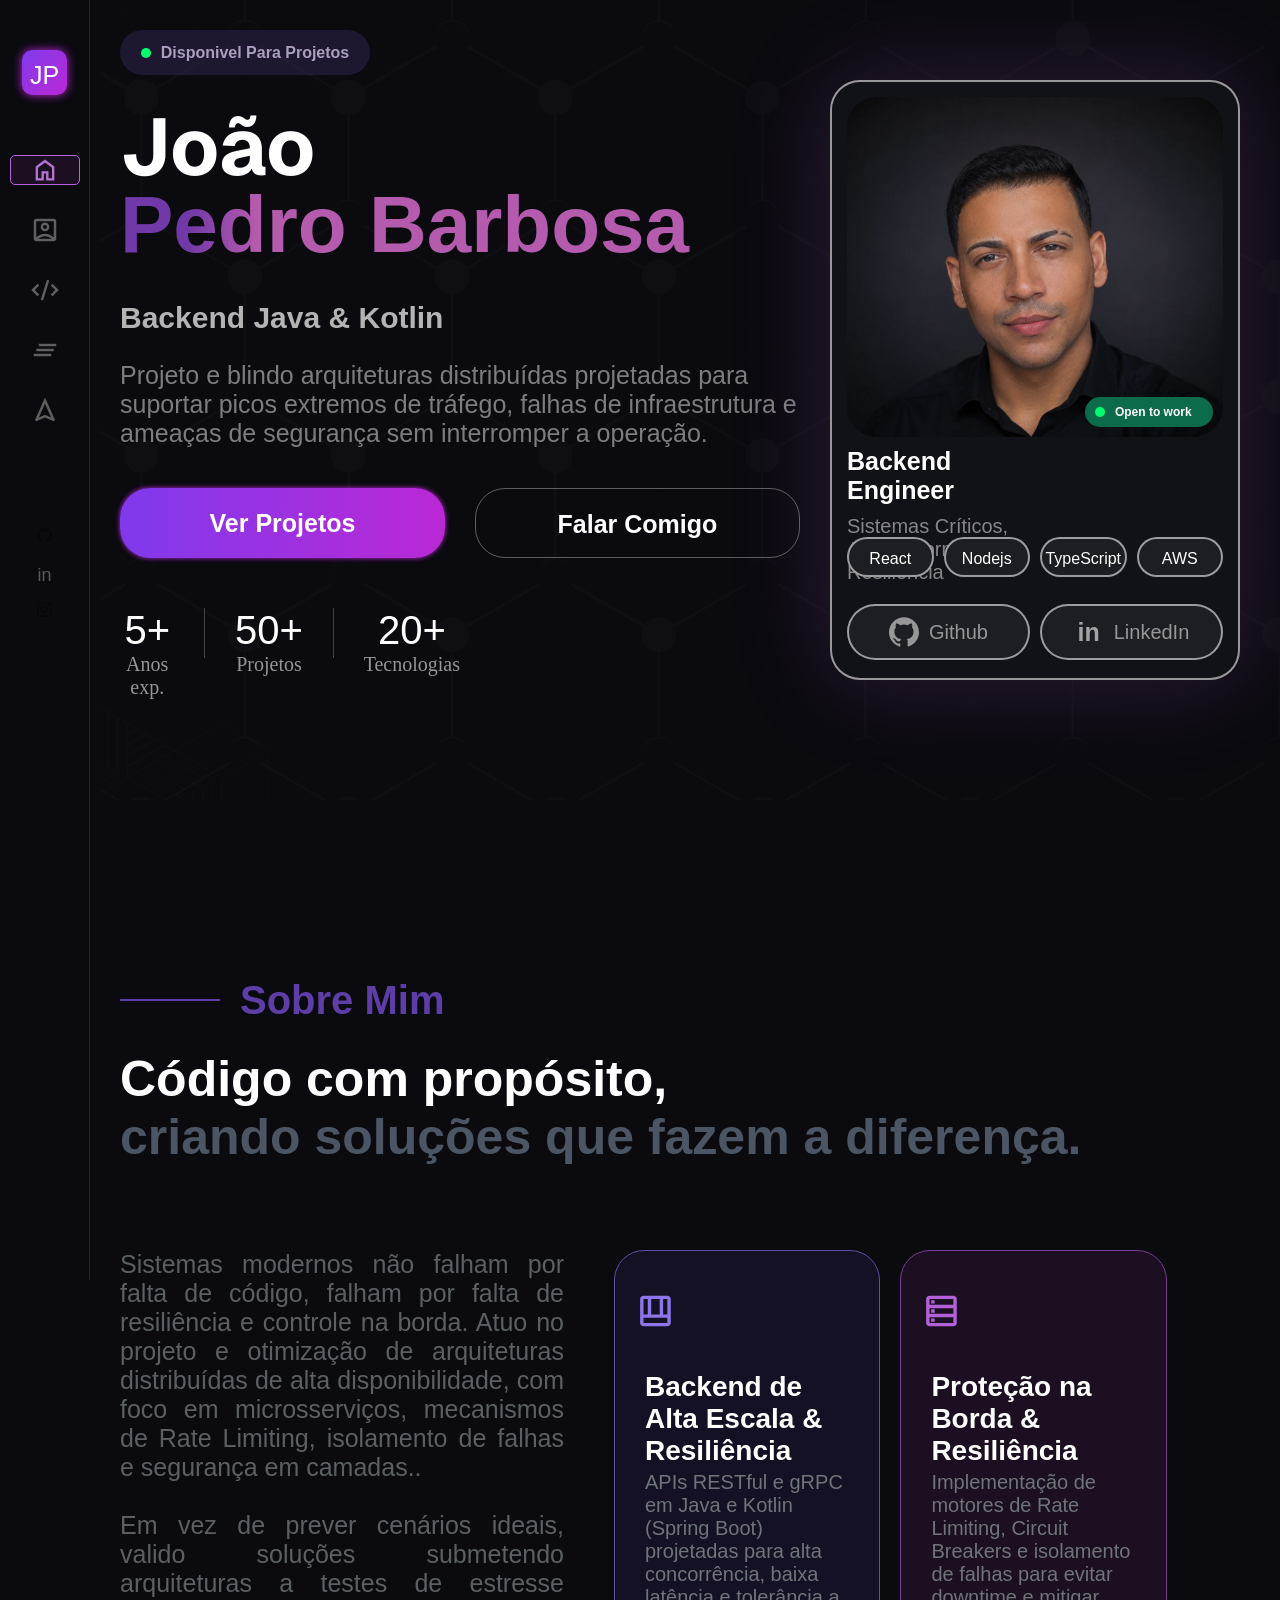
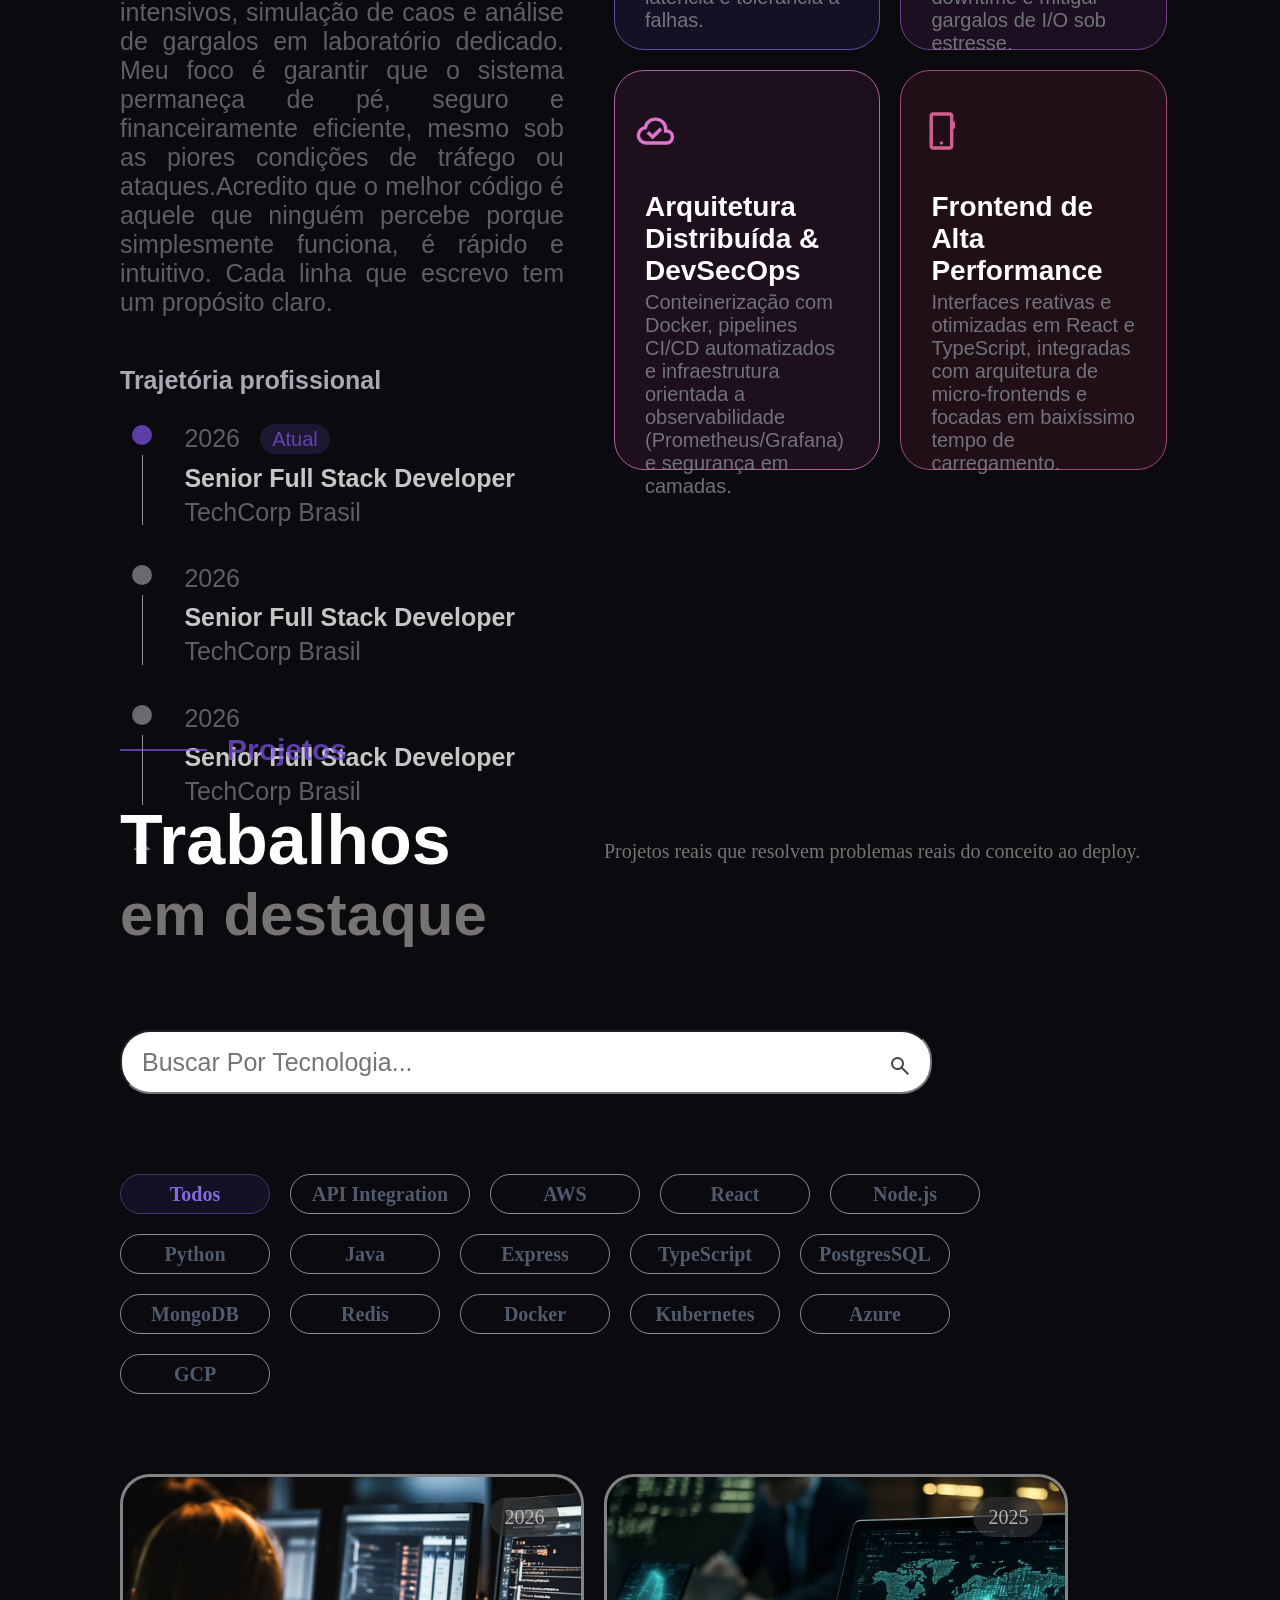
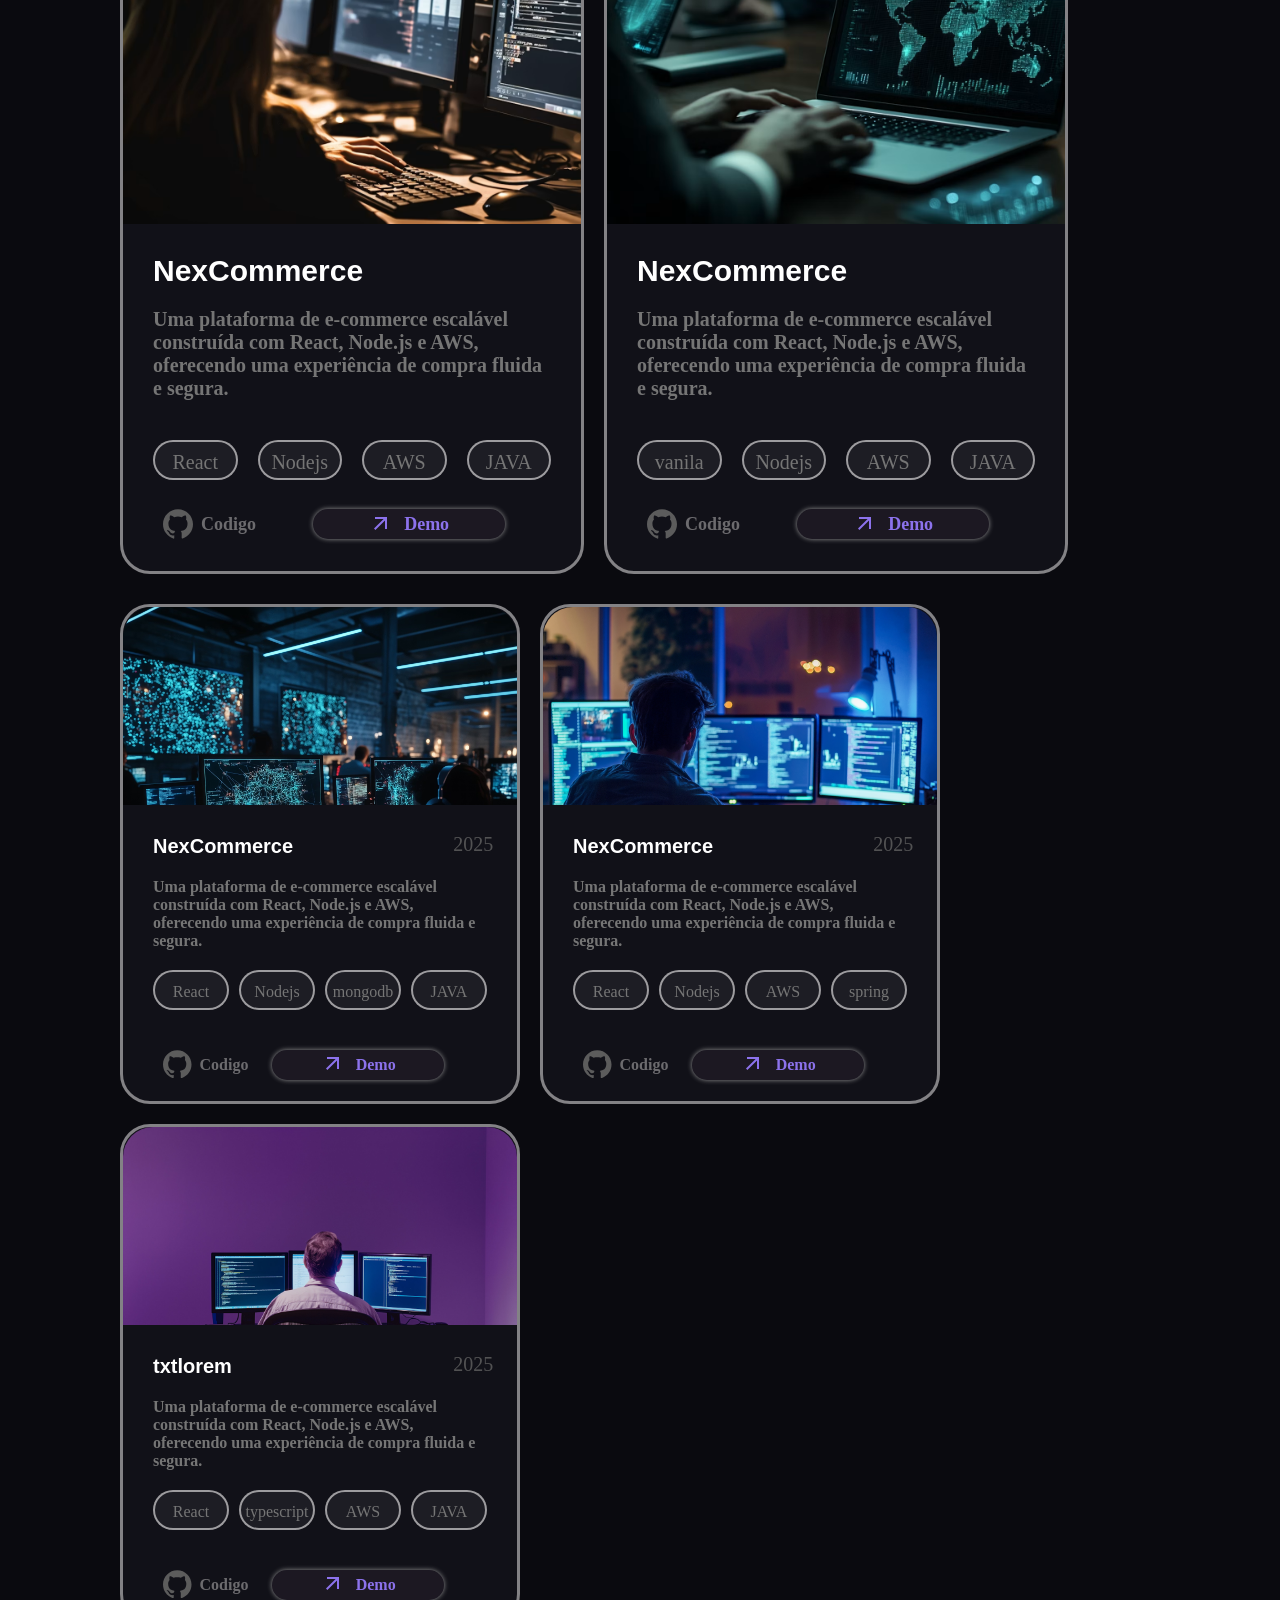
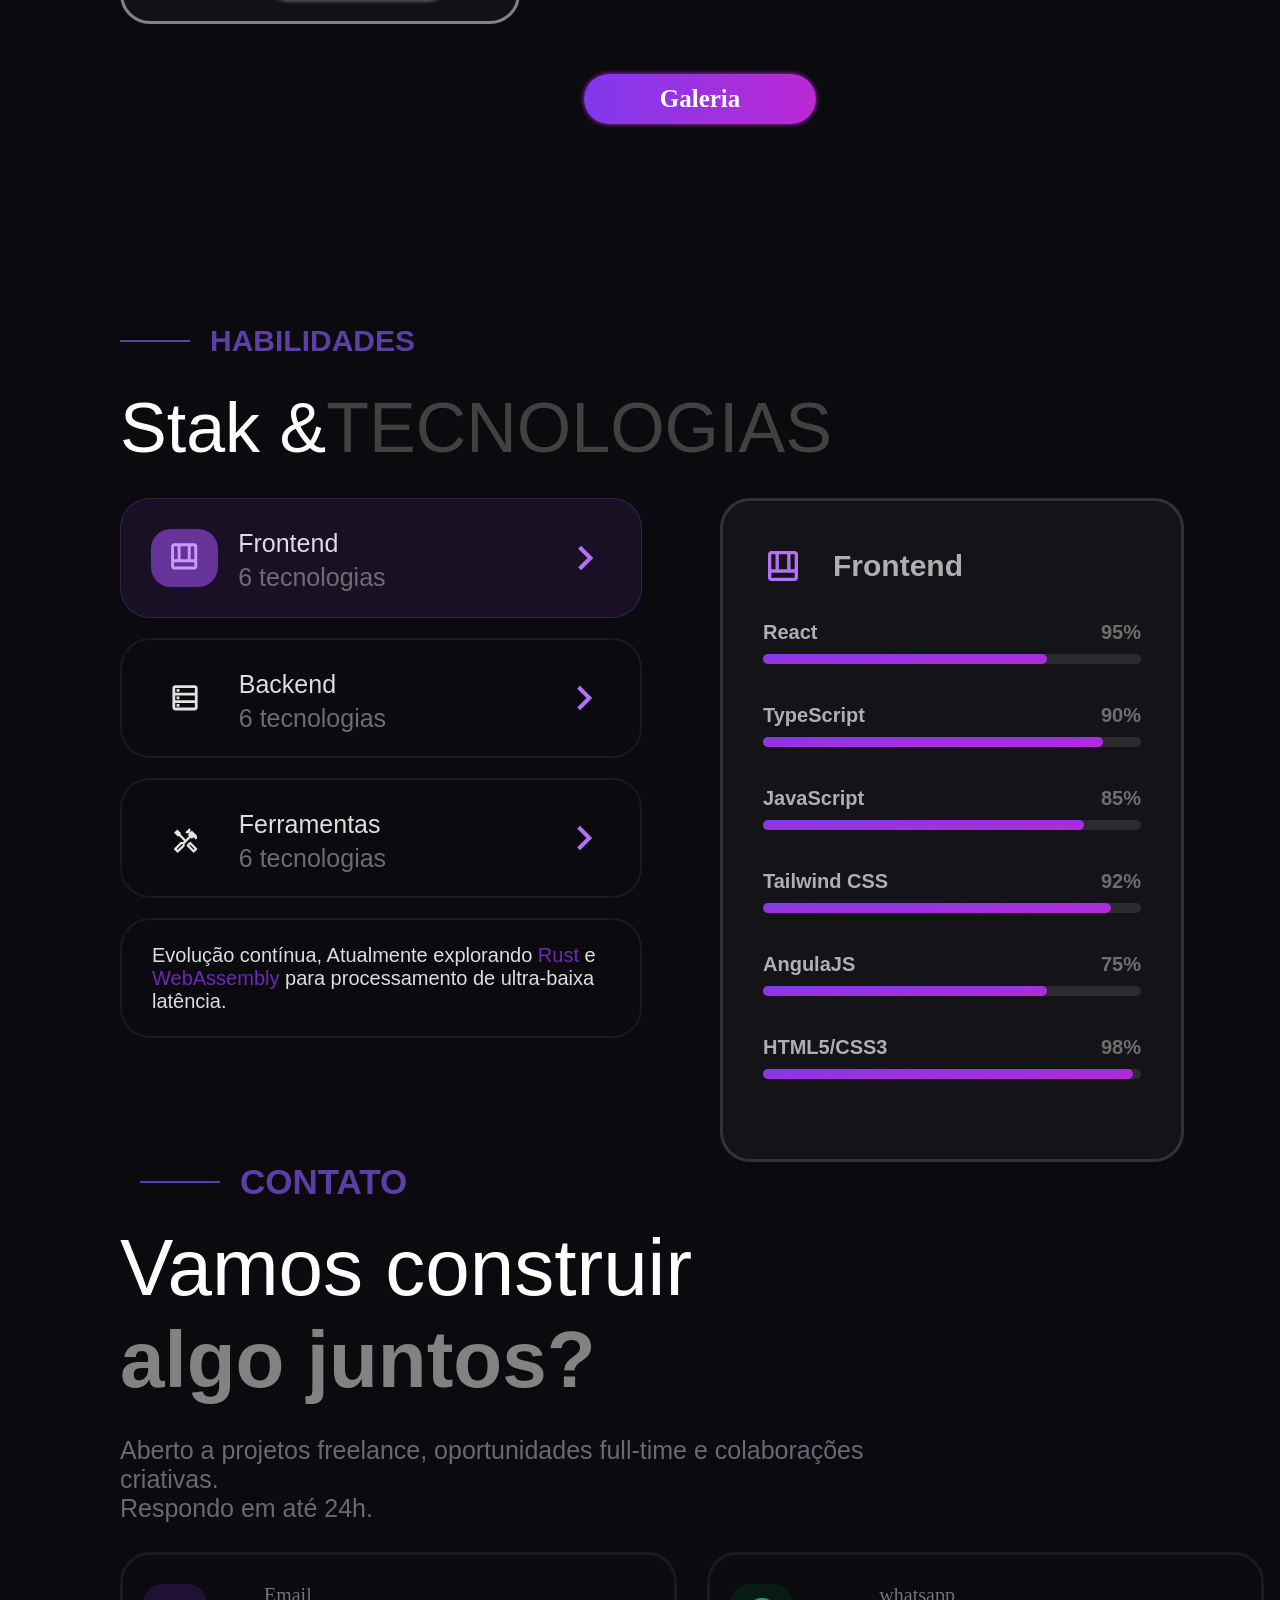
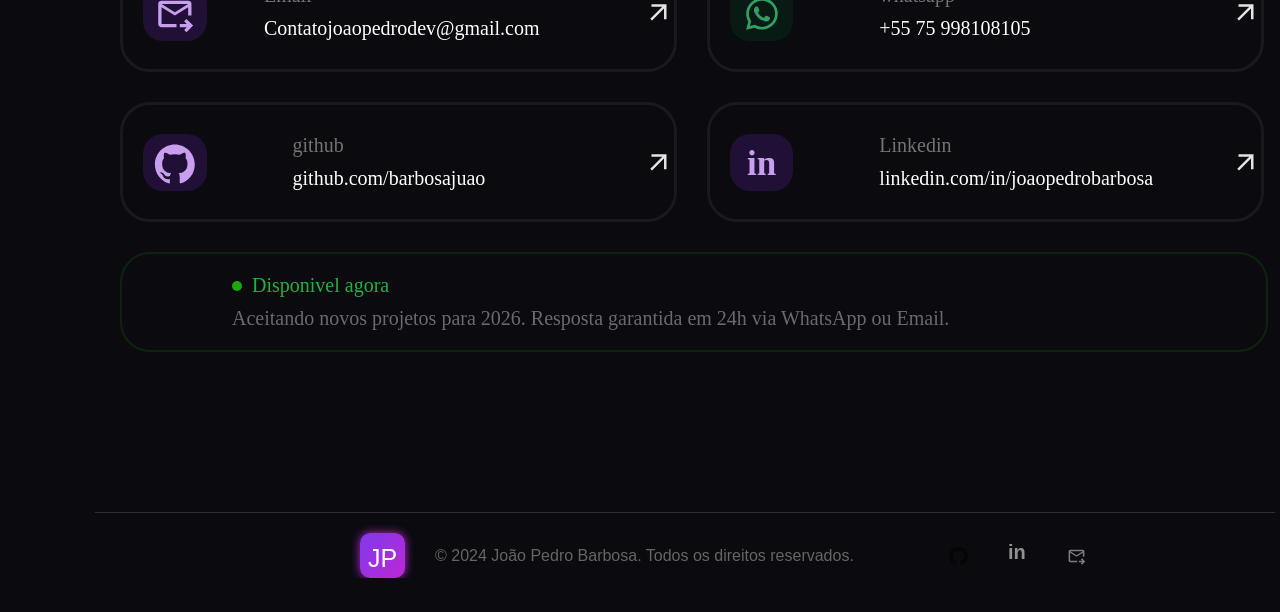
==== commit 23fc9491: "asdad" ====
--- a/index.html
+++ b/index.html
@@ -1,17 +1,21 @@
 <!DOCTYPE html>
 <html lang="pt-br">
 
-<!--Este portfólio foi construído intencionalmente usando Vanilla JS puro. A escolha por não utilizar frameworks nesta interface foi uma decisão puramente arquitetural:
-
-Zero Overhead: Sem tempo de parsing, hidratação ou reconciliação de bibliotecas. Performance bruta focada em entregar as menores métricas possíveis de LCP e INP.
-
-Domínio dos Fundamentos: Manipulação cirúrgica do DOM, gerenciamento nativo do Event Loop e controle absoluto sobre o ciclo de vida da aplicação e consumo de memória.
-
-Isso significa que eu não domino frameworks? Muito pelo contrário. Domínio de ferramentas é commodity. No menu de [Casos de Estudo], você encontrará sistemas de alta complexidade desenvolvidos com React, Node.js, Go e Java.
-
-A escolha pelo Vanilla aqui apenas reflete um princípio de engenharia: usar a ferramenta certa para o problema certo, priorizando a eficiência máxima antes do hype.
-
-Se você é do time de engenharia do iFood (ou de outra tech que respira alta disponibilidade e performance), sinta-se em casa. O código-fonte deste core está limpo, modular e totalmente disponível no meu GitHub. -->
+
+
+<!-- Este projeto foi desenvolvido utilizando Vanilla JavaScript,
+sem frameworks ou bibliotecas externas.
+
+A escolha foi intencional: o objetivo é manter o projeto
+simples, leve e sob controle, além de demonstrar domínio
+dos fundamentos da linguagem e da Web Platform.
+
+Nem sempre utilizar um framework significa utilizar a melhor
+ferramenta para o problema. Neste projeto, Vanilla JS atende
+perfeitamente às necessidades, mantendo o código enxuto,
+transparente e com poucas dependências. -->
+
+
 
 
 
@@ -29,6 +33,16 @@
 </head>
 
 <body>
+    <!-- Google tag (gtag.js) -->
+    <script async src="https://www.googletagmanager.com/gtag/js?id=G-H239BET1Q6"></script>
+    <script>
+        window.dataLayer = window.dataLayer || [];
+        function gtag(){dataLayer.push(arguments);}
+        gtag('js', new Date());
+
+        gtag('config', 'G-H239BET1Q6');
+    </script>
+    
     <nav class="NavDesktop" ><!-- desktop -->
         <div class="logo"> <p>JP</p></div>
         <div class="navegacao">
@@ -199,7 +213,7 @@
                         <h2>João</h2>
                         <h3>Pedro Barbosa</h3>
                         <p id="efeito-escrever" class="cursor">Full stack developer</p>
-                        <p id="descricaoapresentao">Construo experiências digitais que combinam performance técnica com design excepcional. Especializado em arquiteturas modernas e interfaces que encantam usuários.</p>
+                        <p id="descricaoapresentao">Projeto e blindo arquiteturas distribuídas projetadas para suportar picos extremos de tráfego, falhas de infraestrutura e ameaças de segurança sem interromper a operação.</p>
                         <div class="flex-butoon">
                             <div class="buttonapresentacao1">
                                 <a href="#projetos">
@@ -239,8 +253,8 @@
                             <div class="imgprofile"></div>
                             <div class="flexnomecard">
                                 <div class="descricaocard">
-                                    <h1>João Pedro</h1>
-                                    <p>Full stack developer</p>
+                                    <h1>Backend  Engineer</h1>
+                                    <p>Sistemas Críticos, Alta Performance e Resiliência</p>
                                 </div>
                                 <div class="opentowork">
                                     <div class="bola"></div>
@@ -297,9 +311,11 @@
                     
                     <div class="flex-sobre-mim">
                         <div class="text-sobre-min">
-                            <p>Sou um desenvolvedor full stack apaixonado por transformar ideias complexas em produtos digitais elegantes e funcionais. Minha abordagem combina rigor técnico com sensibilidade de design.</p>
+                            <p>Sistemas modernos não falham por falta de código, falham por falta de resiliência e controle na borda.
+                            Atuo no projeto e otimização de arquiteturas distribuídas de alta disponibilidade, com foco em microsserviços, mecanismos de Rate Limiting, isolamento de falhas e segurança em camadas..</p>
                             <br>
-                            <p>Acredito que o melhor código é aquele que ninguém percebe  porque simplesmente funciona, é rápido e intuitivo. Cada linha que escrevo tem um propósito claro.</p>
+                            <p>Em vez de prever cenários ideais, valido soluções submetendo arquiteturas a testes de estresse intensivos, simulação de caos e análise de gargalos em laboratório dedicado.
+                            Meu foco é garantir que o sistema permaneça de pé, seguro e financeiramente eficiente, mesmo sob as piores condições de tráfego ou ataques.Acredito que o melhor código é aquele que ninguém percebe  porque simplesmente funciona, é rápido e intuitivo. Cada linha que escrevo tem um propósito claro.</p>
                             <br>
 
                             <p id="setortrajetoria">Trajetória profissional</p>
@@ -371,29 +387,29 @@
                                 <div class="icon-trajetoria1">
                                     <svg xmlns="http://www.w3.org/2000/svg" height="24px" viewBox="0 -960 960 960" width="24px" fill="#e3e3e3"><path d="M200-120q-33 0-56.5-23.5T120-200v-560q0-33 23.5-56.5T200-840h560q33 0 56.5 23.5T840-760v560q0 33-23.5 56.5T760-120H200Zm560-200H200v120h560v-120Zm-100-80h100v-360H660v360Zm-460 0h100v-360H200v360Zm180 0h200v-360H380v360Z"/></svg>
                                 </div>
-                                <h1>Frontend Moderno</h1>
-                                <p>Interfaces rápidas e acessíveis com React, TypeScript e design systems escaláveis.</p>
+                                <h1>Backend de Alta Escala & Resiliência</h1>
+                                <p>APIs RESTful e gRPC em Java e Kotlin (Spring Boot) projetadas para alta concorrência, baixa latência e tolerância a falhas.</p>
                             </div>
                             <div id="boxsobre"class="box02">
                                 <div class="icon-trajetoria2">
                                     <svg xmlns="http://www.w3.org/2000/svg" height="24px" viewBox="0 -960 960 960" width="24px" fill="#e3e3e3"><path d="M200-120q-33 0-56.5-23.5T120-200v-560q0-33 23.5-56.5T200-840h560q33 0 56.5 23.5T840-760v560q0 33-23.5 56.5T760-120H200Zm0-507h560v-133H200v133Zm0 214h560v-134H200v134Zm0 213h560v-133H200v133Zm40-454v-80h80v80h-80Zm0 214v-80h80v80h-80Zm0 214v-80h80v80h-80Z"/></svg>
                                 </div>
-                                <h1>Backend Robusto</h1>
-                                <p>APIs RESTful e GraphQL com Node.js, autenticação segura e bancos de dados otimizados.</p>
+                                <h1>Proteção na Borda & Resiliência</h1>
+                                <p>Implementação de motores de Rate Limiting, Circuit Breakers e isolamento de falhas para evitar downtime e mitigar gargalos de I/O sob estresse.</p>
                             </div>
                             <div id="boxsobre" class="box03 ">
                                 <div class="icon-trajetoria3">
                                     <svg xmlns="http://www.w3.org/2000/svg" height="24px" viewBox="0 -960 960 960" width="24px" fill="#e3e3e3"><path d="m414-280 226-226-58-58-169 169-84-84-57 57 142 142ZM260-160q-91 0-155.5-63T40-377q0-78 47-139t123-78q25-92 100-149t170-57q117 0 198.5 81.5T760-520q69 8 114.5 59.5T920-340q0 75-52.5 127.5T740-160H260Zm0-80h480q42 0 71-29t29-71q0-42-29-71t-71-29h-60v-80q0-83-58.5-141.5T480-720q-83 0-141.5 58.5T280-520h-20q-58 0-99 41t-41 99q0 58 41 99t99 41Zm220-240Z"/></svg>
                                 </div>
-                                <h1>Cloud & DevOps</h1>
-                                <p>Deploy automatizado com CI/CD, containers Docker e infraestrutura AWS escalável.</p>
+                                <h1>Arquitetura Distribuída & DevSecOps</h1>
+                                <p>Conteinerização com Docker, pipelines CI/CD automatizados e infraestrutura orientada a observabilidade (Prometheus/Grafana) e segurança em camadas.</p>
                             </div>
                             <div id="boxsobre" class="box04 ">
                                 <div class="icon-trajetoria4">
                                     <svg xmlns="http://www.w3.org/2000/svg" height="24px" viewBox="0 -960 960 960" width="24px" fill="#e3e3e3"><path d="M280-40q-33 0-56.5-23.5T200-120v-720q0-33 23.5-56.5T280-920h400q33 0 56.5 23.5T760-840v124q18 7 29 22t11 34v80q0 19-11 34t-29 22v404q0 33-23.5 56.5T680-40H280Zm0-80h400v-720H280v720Zm0 0v-720 720Zm228.5-51.5Q520-183 520-200t-11.5-28.5Q497-240 480-240t-28.5 11.5Q440-217 440-200t11.5 28.5Q463-160 480-160t28.5-11.5Z"/></svg>
                                 </div>
-                                <h1>Design Responsivo</h1>
-                                <p>Experiências pixel-perfect em todos os dispositivos com foco em performance e UX.</p>
+                                <h1>Frontend de Alta Performance</h1>
+                                <p>Interfaces reativas e otimizadas em React e TypeScript, integradas com arquitetura de micro-frontends e focadas em baixíssimo tempo de carregamento.</p>
                             </div>
                         </div>
                     </div>
@@ -773,7 +789,7 @@
                             </div>
 
                             <div class="sobre" id="cssbuttonstack">
-                                <p>Sempre aprendendo. Atualmente explorando <spam class="palavraDestaque">Rust</spam> e <spam class="palavraDestaque">WebAssembly</spam> para aplicações de alta performance.</p>
+                                <p>Evolução contínua, Atualmente explorando <spam class="palavraDestaque">Rust</spam> e <spam class="palavraDestaque">WebAssembly</spam> para processamento de ultra-baixa latência.</p>
                             </div>
                         </div>
 
@@ -820,7 +836,7 @@
 
                                 <div class="flextxtcardtecnologia">
                                     <div class="txtcardtecnologia">
-                                        <h1 id="titulo03">Next.js</h1>
+                                        <h1 id="titulo03">JavaScript</h1>
                                     </div>
                                     <div class="porcentagemcard">
                                         <p>85%</p>
@@ -846,7 +862,7 @@
 
                                 <div class="flextxtcardtecnologia">
                                     <div class="txtcardtecnologia">
-                                        <h1 id="titulo05">Vue.js</h1>
+                                        <h1 id="titulo05">AngulaJS</h1>
                                     </div>
                                     <div class="porcentagemcard">
                                         <p>75%</p>
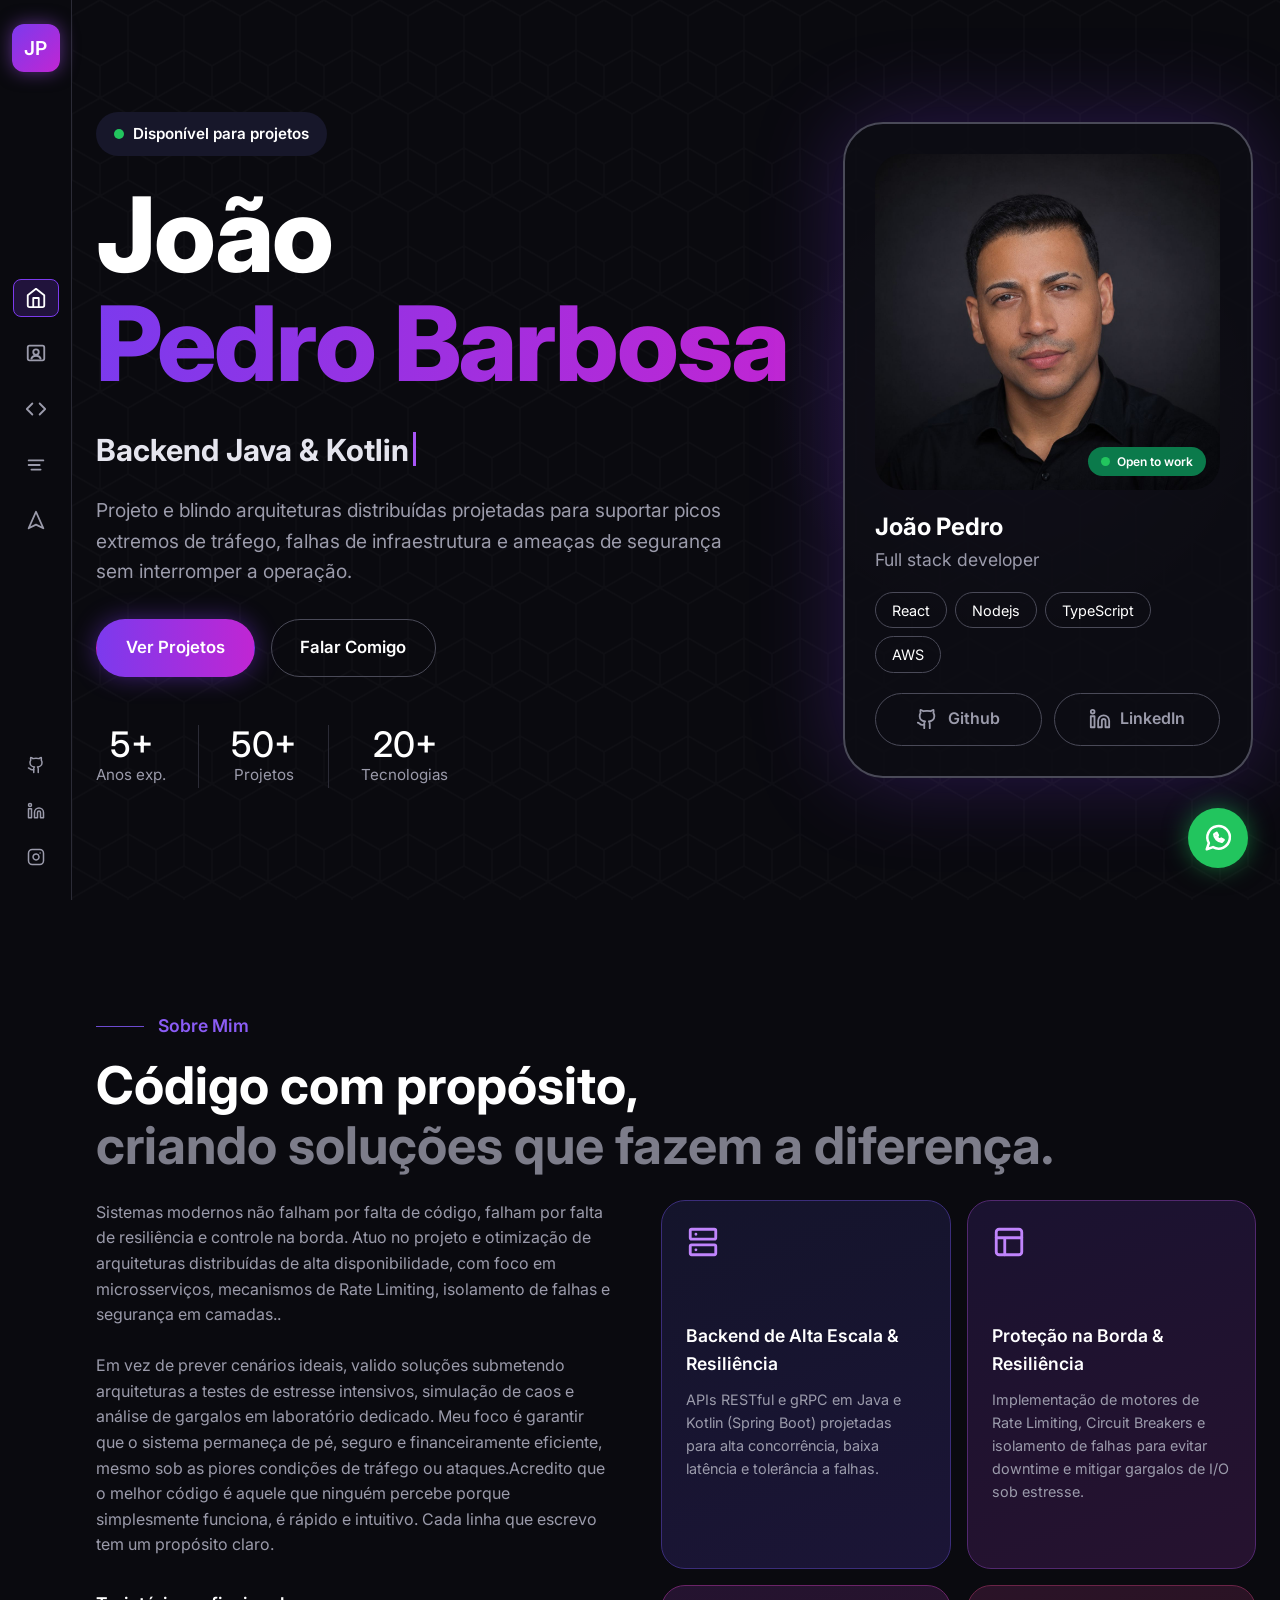
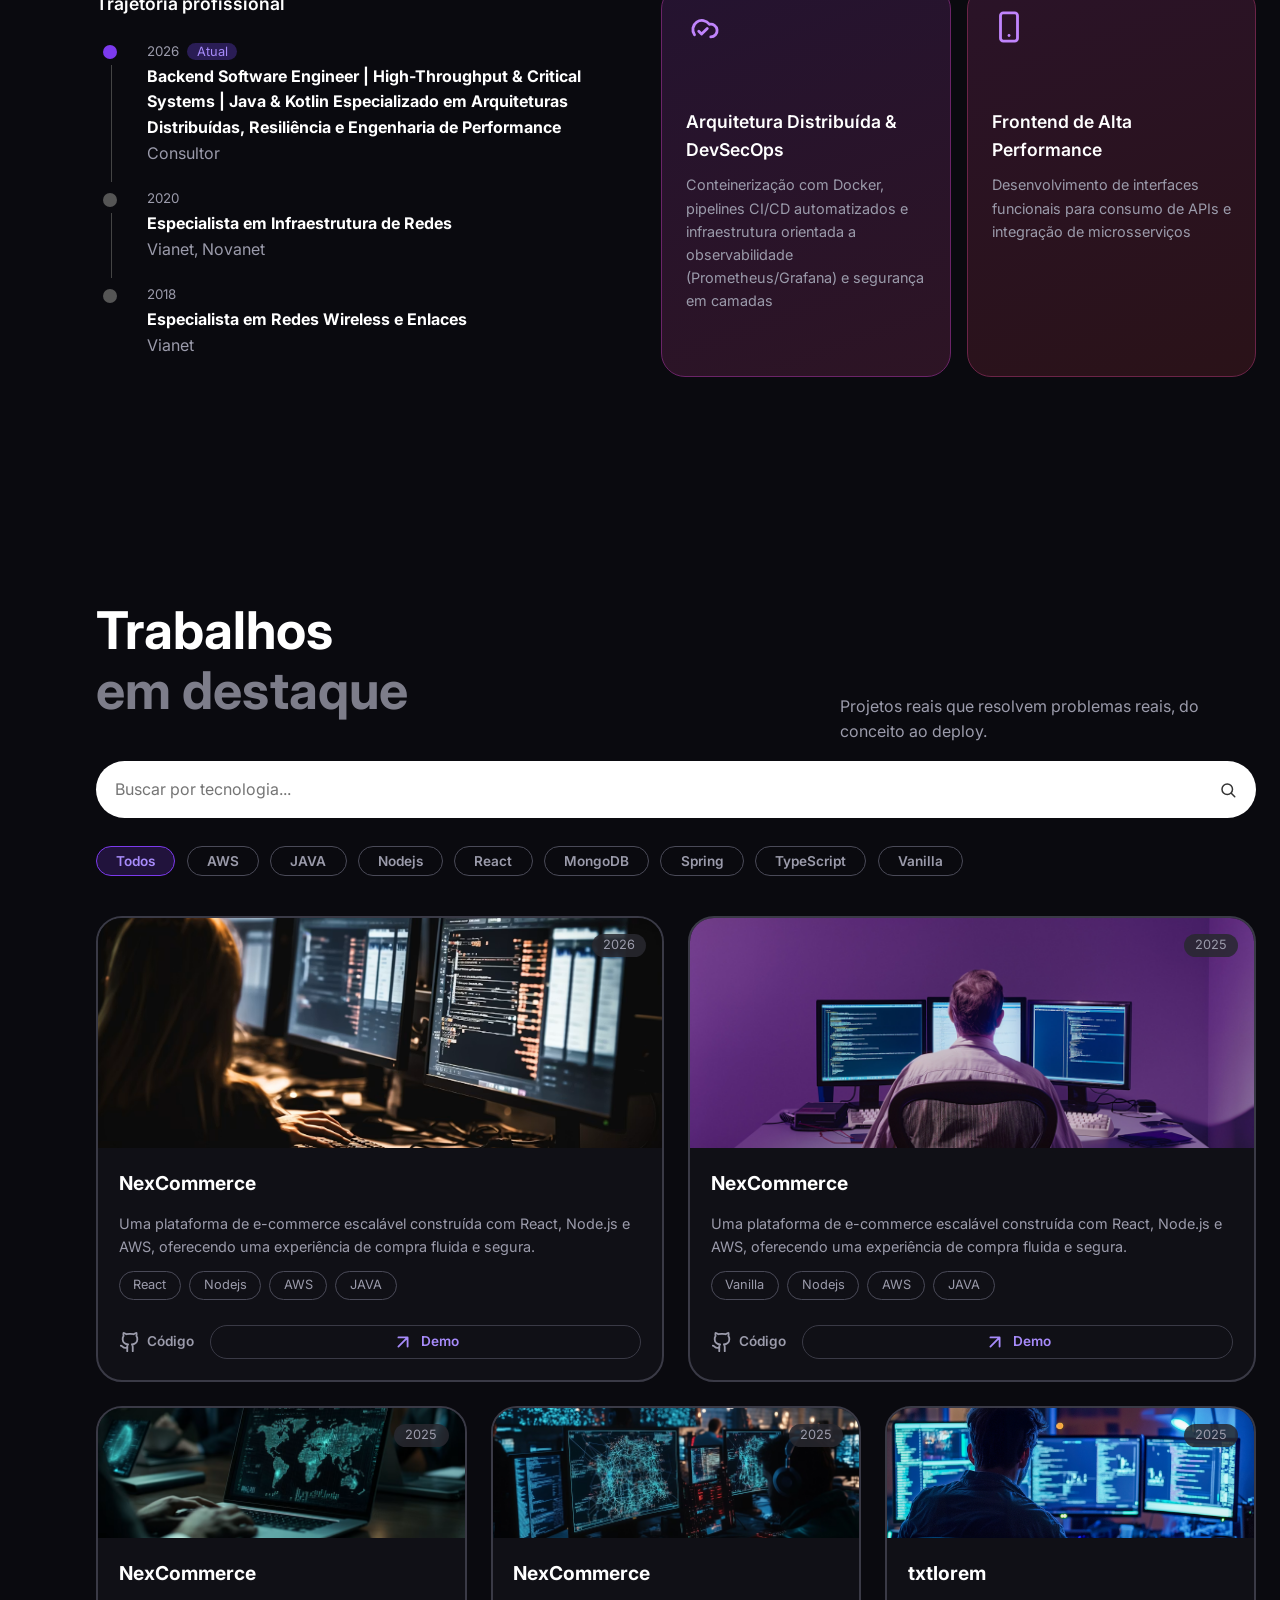
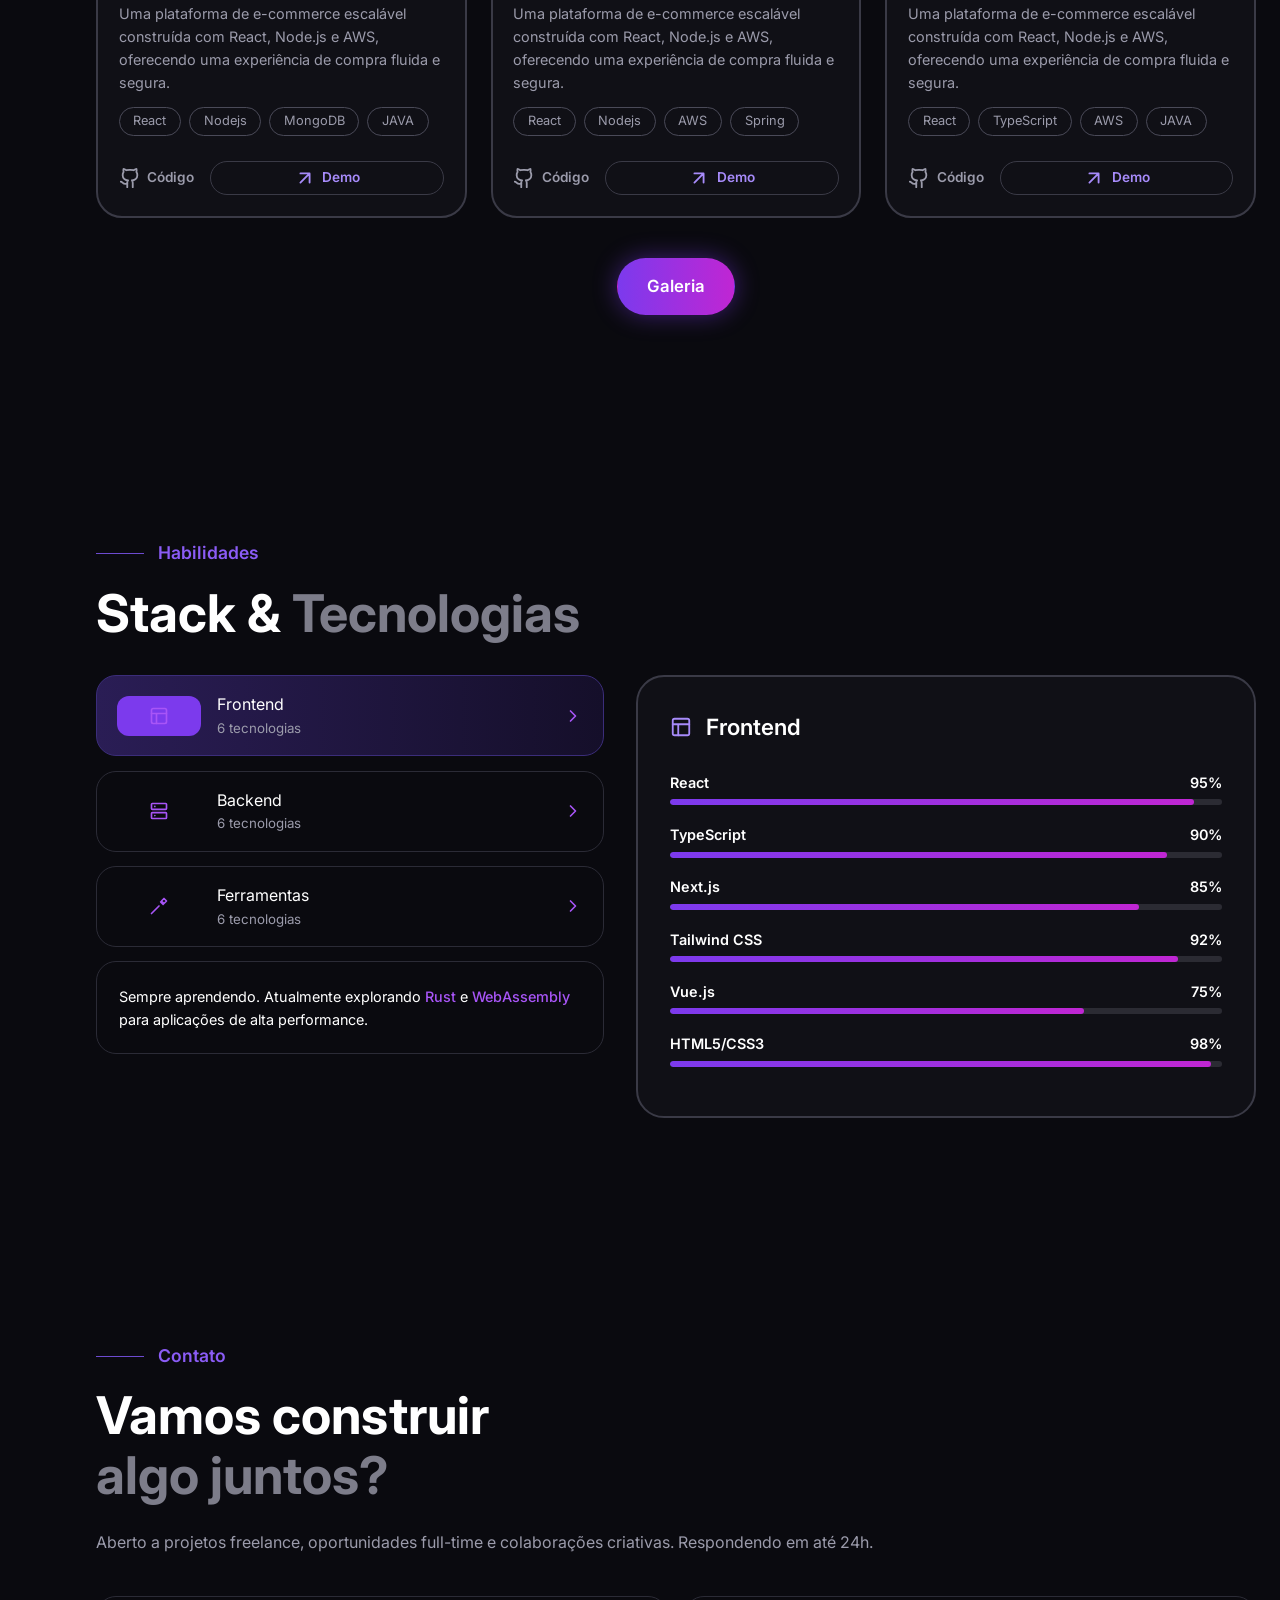
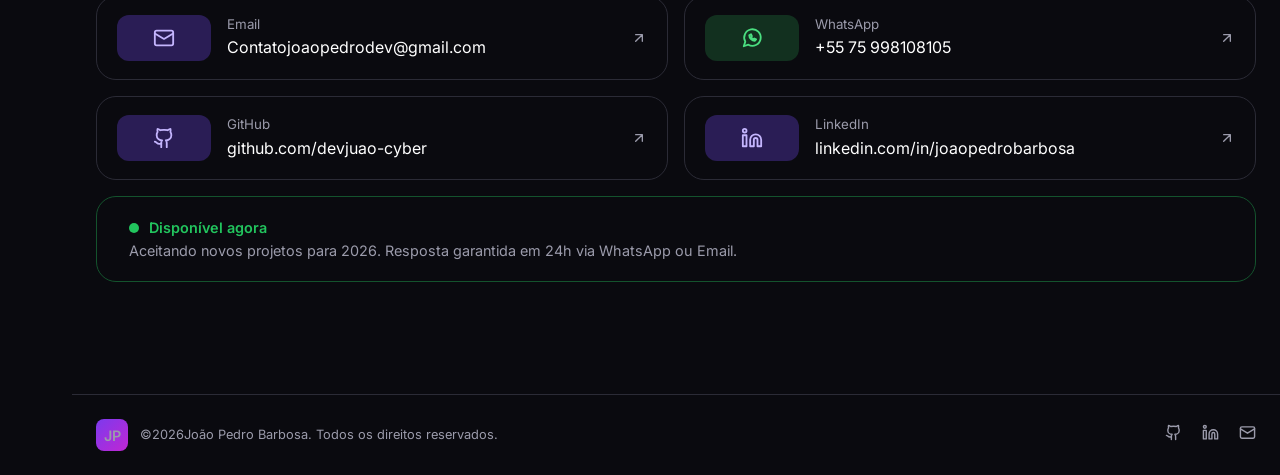
==== commit e42b9230: "video/ galeria" ====
--- a/index.html
+++ b/index.html
@@ -1,1025 +1,180 @@
 <!DOCTYPE html>
-<html lang="pt-br">
+<html lang="pt-BR">
+<head>
+  <meta charset="utf-8">
+  <meta name="viewport" content="width=device-width, initial-scale=1">
+  <title>João Pedro Barbosa | Desenvolvedor</title>
+  <meta name="description" content="Portfólio de João Pedro Barbosa: projetos, tecnologias e contato.">
+  <meta name="theme-color" content="#0a0a0f">
+  <link rel="preconnect" href="https://fonts.googleapis.com">
+  <link rel="preconnect" href="https://fonts.gstatic.com" crossorigin>
+  <link href="https://fonts.googleapis.com/css2?family=Inter:wght@400;500;600;700;800&display=swap" rel="stylesheet">
+  <link rel="stylesheet" href="/style/style.css">
+  <script src="/js/projetos.js" defer></script>
+  <script src="/js/comum.js" defer></script>
+  <script src="/js/script.js" defer></script>
+</head>
+<body>
 
+<!-- Ícones (usados com <svg class="i"><use href="#i-nome"/></svg>) -->
+<svg width="0" height="0" style="position:absolute" aria-hidden="true">
+  <symbol id="i-home" viewBox="0 0 24 24"><path d="m3 9 9-7 9 7v11a2 2 0 0 1-2 2H5a2 2 0 0 1-2-2z"/><path d="M9 22V12h6v10"/></symbol>
+  <symbol id="i-user" viewBox="0 0 24 24"><rect x="3" y="4" width="18" height="16" rx="2"/><circle cx="12" cy="11" r="3"/><path d="M7 18c1-2 3-3 5-3s4 1 5 3"/></symbol>
+  <symbol id="i-code" viewBox="0 0 24 24"><path d="m16 18 6-6-6-6M8 6l-6 6 6 6"/></symbol>
+  <symbol id="i-lines" viewBox="0 0 24 24"><path d="M4 7h16M4 12h12M7 17h10"/></symbol>
+  <symbol id="i-send" viewBox="0 0 24 24"><path d="m12 3 8 18-8-4-8 4z"/></symbol>
+  <symbol id="i-github" viewBox="0 0 24 24"><path d="M15 22v-4a4.8 4.8 0 0 0-1-3.5c3 0 6-2 6-5.5.08-1.25-.27-2.48-1-3.5.28-1.15.28-2.35 0-3.5 0 0-1 0-3 1.5-2.64-.5-5.36-.5-8 0C6 2 5 2 5 2c-.3 1.15-.3 2.35 0 3.5A5.4 5.4 0 0 0 4 9c0 3.5 3 5.5 6 5.5-.39.49-.68 1.05-.85 1.65S8.93 17.38 9 18v4"/><path d="M9 18c-4.51 2-5-2-7-2"/></symbol>
+  <symbol id="i-linkedin" viewBox="0 0 24 24"><path d="M16 8a6 6 0 0 1 6 6v7h-4v-7a2 2 0 0 0-4 0v7h-4v-7a6 6 0 0 1 6-6z"/><rect width="4" height="12" x="2" y="9"/><circle cx="4" cy="4" r="2"/></symbol>
+  <symbol id="i-instagram" viewBox="0 0 24 24"><rect width="20" height="20" x="2" y="2" rx="5"/><path d="M16 11.4A4 4 0 1 1 12.6 8 4 4 0 0 1 16 11.4z"/><path d="M17.5 6.5h.01"/></symbol>
+  <symbol id="i-mail" viewBox="0 0 24 24"><rect width="20" height="16" x="2" y="4" rx="2"/><path d="m22 7-10 6L2 7"/></symbol>
+  <symbol id="i-arrow" viewBox="0 0 24 24"><path d="M7 17 17 7M7 7h10v10"/></symbol>
+  <symbol id="i-search" viewBox="0 0 24 24"><circle cx="11" cy="11" r="7"/><path d="m21 21-4.3-4.3"/></symbol>
+  <symbol id="i-chev" viewBox="0 0 24 24"><path d="m9 18 6-6-6-6"/></symbol>
+  <symbol id="i-whats" viewBox="0 0 24 24"><path d="M3 21l1.7-5A9 9 0 1 1 8 19.3z"/><path d="M9 9c0 3 3 6 6 6l1.5-1.5-2-1-1 .8c-1-.4-2-1.4-2.4-2.4l.8-1-1-2z"/></symbol>
+  <symbol id="i-layout" viewBox="0 0 24 24"><rect x="3" y="3" width="18" height="18" rx="2"/><path d="M3 9h18M9 21V9"/></symbol>
+  <symbol id="i-server" viewBox="0 0 24 24"><rect x="3" y="3" width="18" height="7" rx="1"/><rect x="3" y="14" width="18" height="7" rx="1"/><path d="M7 6.5h.01M7 17.5h.01"/></symbol>
+  <symbol id="i-cloud" viewBox="0 0 24 24"><path d="M17.5 19a4.5 4.5 0 1 0-1-8.9A6 6 0 1 0 6 17.5"/><path d="m9 15 2 2 4-4"/></symbol>
+  <symbol id="i-phone" viewBox="0 0 24 24"><rect x="6" y="2" width="12" height="20" rx="2"/><path d="M12 18h.01"/></symbol>
+  <symbol id="i-tools" viewBox="0 0 24 24"><path d="M14 7l3 3M3 21l9-9m3-6 3-3 3 3-3 3z"/></symbol>
+</svg>
 
+<!-- ===== BARRA LATERAL: (script.js) ===== -->
+<aside class="side">
+  <a class="logo" href="#inicio" aria-label="Voltar ao início">JP</a>
+  <nav class="side-nav" aria-label="Seções do site">
+    <a href="#inicio" title="Início" aria-label="Início"><svg class="i"><use href="#i-home"/></svg></a>
+    <a href="#sobre" title="Sobre" aria-label="Sobre"><svg class="i"><use href="#i-user"/></svg></a>
+    <a href="#projetos" title="Projetos" aria-label="Projetos"><svg class="i"><use href="#i-code"/></svg></a>
+    <a href="#habilidades" title="Habilidades" aria-label="Habilidades"><svg class="i"><use href="#i-lines"/></svg></a>
+    <a href="#contato" title="Contato" aria-label="Contato"><svg class="i"><use href="#i-send"/></svg></a>
+  </nav>
+  <div class="side-soc">
+    <a href="https://github.com/devjuao-cyber" aria-label="GitHub" rel="noopener"><svg class="i"><use href="#i-github"/></svg></a>
+    <a href="https://linkedin.com/in/joaopedrobarbosa" aria-label="LinkedIn" rel="noopener"><svg class="i"><use href="#i-linkedin"/></svg></a>
+    <!-- TODO: coloque o link do seu Instagram -->
+    <a  href="https://www.instagram.com/juao_barbosa/" target="_blank"  aria-label="Instagram"><svg class="i"><use  href="#i-instagram"/></svg></a>
+  </div>
+</aside>
 
-<!-- Este projeto foi desenvolvido utilizando Vanilla JavaScript,
-sem frameworks ou bibliotecas externas.
+<a class="whats" href="https://wa.me/5575998108105" target="_blank" aria-label="Conversar no WhatsApp" rel="noopener"><svg class="i"><use href="#i-whats"/></svg></a>
 
-A escolha foi intencional: o objetivo é manter o projeto
-simples, leve e sob controle, além de demonstrar domínio
-dos fundamentos da linguagem e da Web Platform.
+<main>
 
-Nem sempre utilizar um framework significa utilizar a melhor
-ferramenta para o problema. Neste projeto, Vanilla JS atende
-perfeitamente às necessidades, mantendo o código enxuto,
-transparente e com poucas dependências. -->
-
-
-
-
-
-<head>
-
-    <meta charset="UTF-8">
-    <meta name="viewport" content="width=device-width, initial-scale=1.0">
-    <title>João Pedro</title>
-    <link rel="stylesheet" href="./style/Global/global.css">
-    <link rel="preconnect" href="https://fonts.googleapis.com">
-    <link rel="preconnect" href="https://fonts.gstatic.com" crossorigin>
-    <link href="https://fonts.googleapis.com/css2?family=Geist:wght@100..900&family=Inter:ital,opsz,wght@0,14..32,100..900;1,14..32,100..900&family=Paytone+One&display=swap" rel="stylesheet">
-    <link rel="shortcut icon" href="/img/computador-portatil.png" type="img/x-icon">
-
-</head>
-
-<body>
-    <!-- Google tag (gtag.js) -->
-    <script async src="https://www.googletagmanager.com/gtag/js?id=G-H239BET1Q6"></script>
-    <script>
-        window.dataLayer = window.dataLayer || [];
-        function gtag(){dataLayer.push(arguments);}
-        gtag('js', new Date());
-
-        gtag('config', 'G-H239BET1Q6');
-    </script>
-    
-    <nav class="NavDesktop" ><!-- desktop -->
-        <div class="logo"> <p>JP</p></div>
-        <div class="navegacao">
-
-            <a href="#containerperfil"  class="linkhome">
-
-                <div class="home" id="nav" >
-                    <svg class="homesvg"  xmlns="http://www.w3.org/2000/svg" height="24px" viewBox="0 -960 960 960" width="24px" fill="currentColor"><path d="M240-200h120v-240h240v240h120v-360L480-740 240-560v360Zm-80 80v-480l320-240 320 240v480H520v-240h-80v240H160Zm320-350Z"/></svg>
-                    <div class="titleNa"><p>Inicio</p></div>
-                    
-                </div>
-                
-                
-            </a>
-           
-
-            <a href="#sobremim" class="linkSobre">
-
-                <div class="perfil" id="nav">
-                    <svg class="sobresvg" xmlns="http://www.w3.org/2000/svg" height="24px" viewBox="0 -960 960 960" width="24px" fill="currentColor"><path d="M200-246q54-53 125.5-83.5T480-360q83 0 154.5 30.5T760-246v-514H200v514Zm379-235q41-41 41-99t-41-99q-41-41-99-41t-99 41q-41 41-41 99t41 99q41 41 99 41t99-41ZM200-120q-33 0-56.5-23.5T120-200v-560q0-33 23.5-56.5T200-840h560q33 0 56.5 23.5T840-760v560q0 33-23.5 56.5T760-120H200Zm69-80h422q-44-39-99.5-59.5T480-280q-56 0-112.5 20.5T269-200Zm168.5-337.5Q420-555 420-580t17.5-42.5Q455-640 480-640t42.5 17.5Q540-605 540-580t-17.5 42.5Q505-520 480-520t-42.5-17.5ZM480-503Z"/></svg>
-
-                    <div class="titleNa"><p>Sobre</p></div>
-                </div>
-                
-
-            </a>
-
-            <a href="#projetos" class="linkProjetos">
-                <div class="Projetos" id="nav">
-                    <svg class="projetossvg" xmlns="http://www.w3.org/2000/svg" height="24px" viewBox="0 -960 960 960" width="24px" fill="currentColor"><path d="M240-280 40-480l200-200 56 56-143 144 143 144-56 56Zm178 132-76-24 200-640 76 24-200 640Zm302-132-56-56 143-144-143-144 56-56 200 200-200 200Z"/></svg>
-                    <div class="titleNa"><p>Projetos</p></div>
-                </div>
-            </a>
-
-            <a href="#stak" class="linkSkills">
-                <div class="skills" id="nav">
-
-                    <svg class="skillsvg" xmlns="http://www.w3.org/2000/svg" height="24px" viewBox="0 -960 960 960" width="24px" fill="currentColor"><path d="M120-280v-80h560v80H120Zm80-160v-80h560v80H200Zm80-160v-80h560v80H280Z"/></svg>
-                    <div class="titleNa"><p>Skills</p></div>
-
-                </div>
-            </a>
-
-            <a href="#contato" class="linkContato">
-                <div class="contato" id="nav">
-                    <svg class="contatosvg" xmlns="http://www.w3.org/2000/svg" height="24px" viewBox="0 -960 960 960" width="24px" fill="currentColor"><path d="m200-120-40-40 320-720 320 720-40 40-280-120-280 120Zm84-124 196-84 196 84-196-440-196 440Zm196-84Z"/></svg>
-                    <div class="titleNa"><p>Contato</p></div>
-                </div>
-            </a>
-            
-       </div>
-       <div class="social">
-            <div class="github" id="social">
-                <a href="">
-                    <svg id="navgithub" role="img" viewBox="0 0 24 24" xmlns="http://www.w3.org/2000/svg"><title>GitHub</title><path d="M12 .297c-6.63 0-12 5.373-12 12 0 5.303 3.438 9.8 8.205 11.385.6.113.82-.258.82-.577 0-.285-.01-1.04-.015-2.04-3.338.724-4.042-1.61-4.042-1.61C4.422 18.07 3.633 17.7 3.633 17.7c-1.087-.744.084-.729.084-.729 1.205.084 1.838 1.236 1.838 1.236 1.07 1.835 2.809 1.305 3.495.998.108-.776.417-1.305.76-1.605-2.665-.3-5.466-1.332-5.466-5.93 0-1.31.465-2.38 1.235-3.22-.135-.303-.54-1.523.105-3.176 0 0 1.005-.322 3.3 1.23.96-.267 1.98-.399 3-.405 1.02.006 2.04.138 3 .405 2.28-1.552 3.285-1.23 3.285-1.23.645 1.653.24 2.873.12 3.176.765.84 1.23 1.91 1.23 3.22 0 4.61-2.805 5.625-5.475 5.92.42.36.81 1.096.81 2.22 0 1.606-.015 2.896-.015 3.286 0 .315.21.69.825.57C20.565 22.092 24 17.592 24 12.297c0-6.627-5.373-12-12-12"/></svg>
-                </a>
-            </div>
-
-            <div class="linkedin  " id="social">
-                <a target="_blank" rel="noopener noreferrer" href="https://www.linkedin.com/in/jo%C3%A3o-pedro-barbosa-075890139/?lipi=urn%3Ali%3Apage%3Ad_flagship3_profile_view_base_contact_details%3BSq2Tn0xqTRqpJnlKqszU1A%3D%3D">
-                    <p>in</p>
-                </a>
-            </div>
-
-            <div class="instagram" id="social">
-                <a href="">
-                    <svg id="navinstagram" role="img" viewBox="0 0 24 24" xmlns="http://www.w3.org/2000/svg"><title>Instagram</title><path d="M7.0301.084c-1.2768.0602-2.1487.264-2.911.5634-.7888.3075-1.4575.72-2.1228 1.3877-.6652.6677-1.075 1.3368-1.3802 2.127-.2954.7638-.4956 1.6365-.552 2.914-.0564 1.2775-.0689 1.6882-.0626 4.947.0062 3.2586.0206 3.6671.0825 4.9473.061 1.2765.264 2.1482.5635 2.9107.308.7889.72 1.4573 1.388 2.1228.6679.6655 1.3365 1.0743 2.1285 1.38.7632.295 1.6361.4961 2.9134.552 1.2773.056 1.6884.069 4.9462.0627 3.2578-.0062 3.668-.0207 4.9478-.0814 1.28-.0607 2.147-.2652 2.9098-.5633.7889-.3086 1.4578-.72 2.1228-1.3881.665-.6682 1.0745-1.3378 1.3795-2.1284.2957-.7632.4966-1.636.552-2.9124.056-1.2809.0692-1.6898.063-4.948-.0063-3.2583-.021-3.6668-.0817-4.9465-.0607-1.2797-.264-2.1487-.5633-2.9117-.3084-.7889-.72-1.4568-1.3876-2.1228C21.2982 1.33 20.628.9208 19.8378.6165 19.074.321 18.2017.1197 16.9244.0645 15.6471.0093 15.236-.005 11.977.0014 8.718.0076 8.31.0215 7.0301.0839m.1402 21.6932c-1.17-.0509-1.8053-.2453-2.2287-.408-.5606-.216-.96-.4771-1.3819-.895-.422-.4178-.6811-.8186-.9-1.378-.1644-.4234-.3624-1.058-.4171-2.228-.0595-1.2645-.072-1.6442-.079-4.848-.007-3.2037.0053-3.583.0607-4.848.05-1.169.2456-1.805.408-2.2282.216-.5613.4762-.96.895-1.3816.4188-.4217.8184-.6814 1.3783-.9003.423-.1651 1.0575-.3614 2.227-.4171 1.2655-.06 1.6447-.072 4.848-.079 3.2033-.007 3.5835.005 4.8495.0608 1.169.0508 1.8053.2445 2.228.408.5608.216.96.4754 1.3816.895.4217.4194.6816.8176.9005 1.3787.1653.4217.3617 1.056.4169 2.2263.0602 1.2655.0739 1.645.0796 4.848.0058 3.203-.0055 3.5834-.061 4.848-.051 1.17-.245 1.8055-.408 2.2294-.216.5604-.4763.96-.8954 1.3814-.419.4215-.8181.6811-1.3783.9-.4224.1649-1.0577.3617-2.2262.4174-1.2656.0595-1.6448.072-4.8493.079-3.2045.007-3.5825-.006-4.848-.0608M16.953 5.5864A1.44 1.44 0 1 0 18.39 4.144a1.44 1.44 0 0 0-1.437 1.4424M5.8385 12.012c.0067 3.4032 2.7706 6.1557 6.173 6.1493 3.4026-.0065 6.157-2.7701 6.1506-6.1733-.0065-3.4032-2.771-6.1565-6.174-6.1498-3.403.0067-6.156 2.771-6.1496 6.1738M8 12.0077a4 4 0 1 1 4.008 3.9921A3.9996 3.9996 0 0 1 8 12.0077"/></svg>
-                </a>
-            </div>
-       </div>
-    </nav>
-
-    
-    
-         
+<!-- ===== 1. INÍCIO ===== -->
+<section class="sec hero" id="inicio">
+  <div class="wrap hero-grid">
+    <div>
+      <p class="badge"><span class="dot"></span>Disponível para projetos</p>
+      <h1>João<br><span class="grad">Pedro Barbosa</span></h1>
+      <!-- Texto que escreve e apaga sozinho: as frases ficam em script.js (DADOS.frases) -->
+      <p class="role"><span id="digitando">Desenvolvedor Frontend</span><span class="caret" aria-hidden="true"></span></p>
+      <p class="lead">Projeto e blindo arquiteturas distribuídas projetadas para suportar picos extremos de tráfego, falhas de infraestrutura e ameaças de segurança sem interromper a operação.</p>
+      <p class="actions">
+        <a class="btn btn-main" href="#projetos">Ver Projetos</a>
+        <a class="btn btn-line" href="#contato">Falar Comigo</a>
+      </p>
+      <dl class="stats">
+        <div><dt>5+</dt><dd>Anos exp.</dd></div>
+        <div><dt>50+</dt><dd>Projetos</dd></div>
+        <div><dt>20+</dt><dd>Tecnologias</dd></div>
+      </dl>
     </div>
 
-    
+    <aside class="profile">
+      <div class="photo">
+        <img src="/img/foto-perfil.jpeg" alt="Foto de João Pedro Barbosa" width="344" height="336">
+        <span class="open"><span class="dot"></span>Open to work</span>
+      </div>
+      <h2>João Pedro</h2>
+      <p class="sub">Full stack developer</p>
+      <ul class="chips"><li>React</li><li>Nodejs</li><li>TypeScript</li><li>AWS</li></ul>
+      <p class="p-links">
+        <a class="btn btn-line" href="https://github.com/devjuao-cyber" target="_blank" rel="noopener"><svg class="i"><use href="#i-github"/></svg>Github</a>
+        <a class="btn btn-line" href="https://www.linkedin.com/in/jo%C3%A3o-pedro-barbosa-075890139/" target="_blank" rel="noopener"><svg class="i"><use href="#i-linkedin"/></svg>LinkedIn</a>
+      </p>
+    </aside>
+  </div>
+</section>
 
-    <main>
-        <div class="container" id="containerperfil">
-           
-            
-            <div class="containerperfil" >
-             
-                <nav class="NavMobile"> <!-- navmobile -->
-                       
-                        <div class="flexNav">
-                                <div class="logo"><p>JP</p></div>
-                                <div class="buttonNavMobile">
+<!-- ===== 2. SOBRE (cartões e trajetória vêm de script.js) ===== -->
+<section class="sec" id="sobre">
+  <div class="wrap">
+    <p class="eyebrow">Sobre Mim</p>
+    <h2>Código com propósito,<br><span class="dim">criando soluções que fazem a diferença.</span></h2>
+    <div class="about-grid">
+      <div>
+        <p class="muted">Sistemas modernos não falham por falta de código, falham por falta de resiliência e controle na borda. Atuo no projeto e otimização de arquiteturas distribuídas de alta disponibilidade, com foco em microsserviços, mecanismos de Rate Limiting, isolamento de falhas e segurança em camadas..
+          <br><br>
+        Em vez de prever cenários ideais, valido soluções submetendo arquiteturas a testes de estresse intensivos, simulação de caos e análise de gargalos em laboratório dedicado. Meu foco é garantir que o sistema permaneça de pé, seguro e financeiramente eficiente, mesmo sob as piores condições de tráfego ou ataques.Acredito que o melhor código é aquele que ninguém percebe porque simplesmente funciona, é rápido e intuitivo. Cada linha que escrevo tem um propósito claro.</p>
+        <h3>Trajetória profissional</h3>
+        <ol class="timeline" id="timeline"></ol>
+      </div>
+      <div class="feats" id="feats"></div>
+    </div>
+  </div>
+</section>
 
-                                    <div id="menumobile" class="menumobile">
+<!-- ===== 3. PROJETOS (cartões vêm de script.js) ===== -->
+<section class="sec" id="projetos">
+  <div class="wrap">
+    <div class="head-row">
+      <h2>Trabalhos<br><span class="dim">em destaque</span></h2>
+      <p class="muted">Projetos reais que resolvem problemas reais, do conceito ao deploy.</p>
+    </div>
+    <label class="search">
+      <span class="sr">Buscar por tecnologia</span>
+      <input type="search" id="busca" placeholder="Buscar por tecnologia...">
+      <svg class="i"><use href="#i-search"/></svg>
+    </label>
+    <div class="filters" id="filtros"></div>
+    <div class="proj-grid" id="projetos-grid"></div>
+    <p class="center"><a class="btn btn-main" href="galeria.html">Galeria</a></p>
+  </div>
+</section>
 
-                                         <svg xmlns="http://www.w3.org/2000/svg" height="24px" viewBox="0 -960 960 960" width="24px" fill="#e3e3e3"><path d="M120-240v-80h720v80H120Zm0-200v-80h720v80H120Zm0-200v-80h720v80H120Z"/></svg> 
+<!-- ===== 4. HABILIDADES (abas e barras vêm de script.js) ===== -->
+<section class="sec" id="habilidades">
+  <div class="wrap">
+    <p class="eyebrow">Habilidades</p>
+    <h2>Stack &amp; <span class="dim">Tecnologias</span></h2>
+    <div class="skills-grid">
+      <div>
+        <div class="tabs" id="abas" role="tablist"></div>
+        <p class="note">Sempre aprendendo. Atualmente explorando <b>Rust</b> e <b>WebAssembly</b> para aplicações de alta performance.</p>
+      </div>
+      <div class="panel" id="painel" role="tabpanel" aria-live="polite"></div>
+    </div>
+  </div>
+</section>
 
-                                    </div>
+<!-- ===== 5. CONTATO ===== -->
+<section class="sec" id="contato">
+  <div class="wrap">
+    <p class="eyebrow">Contato</p>
+    <h2>Vamos construir<br><span class="dim">algo juntos?</span></h2>
+    <p class="muted">Aberto a projetos freelance, oportunidades full-time e colaborações criativas. Respondendo em até 24h.</p>
+    <div class="contact-grid">
+      <a class="c-card" href="mailto:contatojoaopedrodev@gmail.com"><span class="c-ico"><svg class="i"><use href="#i-mail"/></svg></span><span><small>Email</small>Contatojoaopedrodev@gmail.com</span><svg class="i go"><use href="#i-arrow"/></svg></a>
+      <a class="c-card" href="https://wa.me/5575998108105" target="_blank" rel="noopener"><span class="c-ico zap"><svg class="i"><use href="#i-whats"/></svg></span><span><small>WhatsApp</small>+55 75 998108105</span><svg class="i go"><use href="#i-arrow"/></svg></a>
+      <a class="c-card" href="https://github.com/devjuao-cyber" target="_blank" rel="noopener"><span class="c-ico"><svg class="i"><use href="#i-github"/></svg></span><span><small>GitHub</small>github.com/devjuao-cyber</span><svg class="i go"><use href="#i-arrow"/></svg></a>
+      <a class="c-card" href="https://www.linkedin.com/in/jo%C3%A3o-pedro-barbosa-075890139/" target="_blank" rel="noopener"><span class="c-ico"><svg class="i"><use href="#i-linkedin"/></svg></span><span><small>LinkedIn</small>linkedin.com/in/joaopedrobarbosa</span><svg class="i go"><use href="#i-arrow"/></svg></a>
+    </div>
+    <div class="avail"><p><span class="dot"></span>Disponível agora</p><p class="muted">Aceitando novos projetos para 2026. Resposta garantida em 24h via WhatsApp ou Email.</p></div>
+  </div>
+</section>
 
-                                    <div id="closemibile" class="closemibile">
+</main>
 
-                                          <svg xmlns="http://www.w3.org/2000/svg" height="24px" viewBox="0 -960 960 960" width="24px" fill="#e3e3e3"><path d="m256-200-56-56 224-224-224-224 56-56 224 224 224-224 56 56-224 224 224 224-56 56-224-224-224 224Z"/></svg> 
+<footer class="footer">
+  <div class="wrap foot-in">
+    <span class="foot-l"><span class="logo sm">JP</span>© <span id="ano">2026</span> João Pedro Barbosa. Todos os direitos reservados.</span>
+    <span class="foot-r">
+      <a href="https://github.com/devjuao-cyber" aria-label="GitHub" target="_blank" rel="noopener"><svg class="i"><use href="#i-github"/></svg></a>
+      <a href="https://www.linkedin.com/in/jo%C3%A3o-pedro-barbosa-075890139/" aria-label="LinkedIn" target="_blank" rel="noopener"><svg class="i"><use href="#i-linkedin"/></svg></a>
+      <a href="mailto:contatojoaopedrodev@gmail.com" aria-label="Email"><svg class="i"><use href="#i-mail"/></svg></a>
+    </span>
+  </div>
+</footer>
 
-                                    </div>
-                                    
-
-                                   
-                                </div>
-                        </div>
-                            
-                </nav> 
-
-                                     <!-- navMobili -->
-            
-                <div class="fleNavMoboli">
-
-                    <a href="#navmobile01" class="butomclosemobile1">
-                        <div class="buttomNavMobile">
-                            <svg class="homesvg"  xmlns="http://www.w3.org/2000/svg" height="24px" viewBox="0 -960 960 960" width="24px" fill="currentColor"><path d="M240-200h120v-240h240v240h120v-360L480-740 240-560v360Zm-80 80v-480l320-240 320 240v480H520v-240h-80v240H160Zm320-350Z"/></svg>
-                            <p>Inicio</p>
-                        </div>
-                    </a>
-
-                    <a href="#navmobile02" class="butomclosemobile2">
-                        <div class="buttomNavMobile">
-                            <svg class="sobresvg" xmlns="http://www.w3.org/2000/svg" height="24px" viewBox="0 -960 960 960" width="24px" fill="currentColor"><path d="M200-246q54-53 125.5-83.5T480-360q83 0 154.5 30.5T760-246v-514H200v514Zm379-235q41-41 41-99t-41-99q-41-41-99-41t-99 41q-41 41-41 99t41 99q41 41 99 41t99-41ZM200-120q-33 0-56.5-23.5T120-200v-560q0-33 23.5-56.5T200-840h560q33 0 56.5 23.5T840-760v560q0 33-23.5 56.5T760-120H200Zm69-80h422q-44-39-99.5-59.5T480-280q-56 0-112.5 20.5T269-200Zm168.5-337.5Q420-555 420-580t17.5-42.5Q455-640 480-640t42.5 17.5Q540-605 540-580t-17.5 42.5Q505-520 480-520t-42.5-17.5ZM480-503Z"/></svg>
-                            <p>Sobre</p>
-                        </div>
-                    </a>
-
-                    <a href="#navmobile03" class="butomclosemobile3">
-                        <div class="buttomNavMobile">
-                            <svg class="projetossvg" xmlns="http://www.w3.org/2000/svg" height="24px" viewBox="0 -960 960 960" width="24px" fill="currentColor"><path d="M240-280 40-480l200-200 56 56-143 144 143 144-56 56Zm178 132-76-24 200-640 76 24-200 640Zm302-132-56-56 143-144-143-144 56-56 200 200-200 200Z"/></svg>
-                            <p>Projetos</p>
-                        </div>
-                    </a>
-
-                    <a href="#navmobile04" class="butomclosemobile4">
-                        <div class="buttomNavMobile">
-                            <svg class="skillsvg" xmlns="http://www.w3.org/2000/svg" height="24px" viewBox="0 -960 960 960" width="24px" fill="currentColor"><path d="M120-280v-80h560v80H120Zm80-160v-80h560v80H200Zm80-160v-80h560v80H280Z"/></svg>
-                            <p>Skill</p>
-                        </div>
-                    </a>
-
-
-                    <a href="#navmobile05" class="butomclosemobile5">
-                        <div class="buttomNavMobile">
-                            <svg class="contatosvg" xmlns="http://www.w3.org/2000/svg" height="24px" viewBox="0 -960 960 960" width="24px" fill="currentColor"><path d="m200-120-40-40 320-720 320 720-40 40-280-120-280 120Zm84-124 196-84 196 84-196-440-196 440Zm196-84Z"/></svg>
-                            <p>Contato</p>
-                        </div>
-                    </a>
-                
-                </div>
-                              
-
-
-                <div class="flex-profile" id="navmobile01">
-                    <div class="textapresentacao" >
-
-                                                                         
-
-
-
-
-
-                        <div class="statusapresentacao">
-                            <div class="bola"></div>
-                            <p>Disponivel Para Projetos</p>
-                        </div>
-                        <h2>João</h2>
-                        <h3>Pedro Barbosa</h3>
-                        <p id="efeito-escrever" class="cursor">Full stack developer</p>
-                        <p id="descricaoapresentao">Projeto e blindo arquiteturas distribuídas projetadas para suportar picos extremos de tráfego, falhas de infraestrutura e ameaças de segurança sem interromper a operação.</p>
-                        <div class="flex-butoon">
-                            <div class="buttonapresentacao1">
-                                <a href="#projetos">
-                                    <p>Ver Projetos</p>
-                                </a>
-                            </div>
-                            <div class="buttonapresentacao2">
-                                <a target="_blank" rel="noopener noreferrer" href="https://wa.me/5575998108105?text=Ola%20vim%20pelo%20seu%20site">
-                                    <p>Falar Comigo</p>
-                                </a>
-                            </div>
-                        </div>
-
-                        <div class="flexnumeros">
-                            <div>
-                                <h1> 5+</h1>
-                                <p>Anos exp.</p>
-                            </div>
-                            <div class="separador"></div>
-                            <div>
-                                <h1>50+</h1>
-                                <p>Projetos</p>
-                            </div>
-                            <div class="separador"></div>
-                            <div>
-                                <h1>20+</h1>
-                                <p>Tecnologias</p>
-                            </div>
-                        </div>
-                       <!--  <div class="scroll">
-                            <p>Scroll</p>
-                            <div class="seta"></div>
-                        </div> -->
-                    </div>
-                    <div class="cardapresentacao">
-                        <div class="containercard">
-                            <div class="imgprofile"></div>
-                            <div class="flexnomecard">
-                                <div class="descricaocard">
-                                    <h1>Backend  Engineer</h1>
-                                    <p>Sistemas Críticos, Alta Performance e Resiliência</p>
-                                </div>
-                                <div class="opentowork">
-                                    <div class="bola"></div>
-                                    <p>Open to work</p>
-                                </div>
-                            </div>
-                            <div class="flextec">
-                                <div id="tec"> <p>React</p>
-                                </div>
-                                <div id="tec"><p>Nodejs</p></div>
-                                <div id="tec"><p>TypeScript</p></div>
-                                <div id="tec"><p>AWS</p></div>
-                            </div>
-                            <div class="flexbutoncard">
-                                <a class="buttoncard1" href="">
-                                    <div class="buttoncardflex" >
-                                        <div class="iconbuttoncard1">
-                                            <svg id="github" role="img" viewBox="0 0 24 24" xmlns="http://www.w3.org/2000/svg"><title>GitHub</title><path d="M12 .297c-6.63 0-12 5.373-12 12 0 5.303 3.438 9.8 8.205 11.385.6.113.82-.258.82-.577 0-.285-.01-1.04-.015-2.04-3.338.724-4.042-1.61-4.042-1.61C4.422 18.07 3.633 17.7 3.633 17.7c-1.087-.744.084-.729.084-.729 1.205.084 1.838 1.236 1.838 1.236 1.07 1.835 2.809 1.305 3.495.998.108-.776.417-1.305.76-1.605-2.665-.3-5.466-1.332-5.466-5.93 0-1.31.465-2.38 1.235-3.22-.135-.303-.54-1.523.105-3.176 0 0 1.005-.322 3.3 1.23.96-.267 1.98-.399 3-.405 1.02.006 2.04.138 3 .405 2.28-1.552 3.285-1.23 3.285-1.23.645 1.653.24 2.873.12 3.176.765.84 1.23 1.91 1.23 3.22 0 4.61-2.805 5.625-5.475 5.92.42.36.81 1.096.81 2.22 0 1.606-.015 2.896-.015 3.286 0 .315.21.69.825.57C20.565 22.092 24 17.592 24 12.297c0-6.627-5.373-12-12-12"/></svg>
-                                        </div>
-                                        <p>Github</p>
-                                    </div>
-                                </a>
-                                <!-- atencao para o rel="noopener noreferrer" trabalho seguranca de links estudar mais sobre ele -->
-                                <a class="buttoncard2" target="_blank" rel="noopener noreferrer" href="https://www.linkedin.com/in/jo%C3%A3o-pedro-barbosa-075890139/?lipi=urn%3Ali%3Apage%3Ad_flagship3_profile_view_base_contact_details%3BSq2Tn0xqTRqpJnlKqszU1A%3D%3D">
-                                    <div class="buttoncardflex"  >
-                                        <div class="iconbuttoncard2"><p>in</p></div>
-                                        <p>LinkedIn</p>
-                                    </div>
-                                </a>
-                            </div>
-                        </div>
-                    </div>
-                </div>
-            </div>
-        </div>
-
-        <section class="sobre-mim" >
-            <div class="container" id="sobremim">
-                <div class="padding01">
-                    <div class="titulo-section-sobre" id="navmobile02">
-                        <div class="espacador-sobre-mim"></div>
-                        <p>Sobre Mim</p>
-                    </div>
-                    <div class="t2">
-                        <p>Código com propósito,</p>
-                        <p id="txtsobrecinza">criando soluções que fazem a diferença.</p>
-                    </div>
-
-                    <div class="whatts">
-                        <a target="_blank" rel="noopener noreferrer" href="https://wa.me/5575998108105?text=Ola%20vim%20pelo%20seu%20site">
-                            <svg role="img" viewBox="0 0 24 24" xmlns="http://www.w3.org/2000/svg"><title>WhatsApp</title><path d="M17.472 14.382c-.297-.149-1.758-.867-2.03-.967-.273-.099-.471-.148-.67.15-.197.297-.767.966-.94 1.164-.173.199-.347.223-.644.075-.297-.15-1.255-.463-2.39-1.475-.883-.788-1.48-1.761-1.653-2.059-.173-.297-.018-.458.13-.606.134-.133.298-.347.446-.52.149-.174.198-.298.298-.497.099-.198.05-.371-.025-.52-.075-.149-.669-1.612-.916-2.207-.242-.579-.487-.5-.669-.51-.173-.008-.371-.01-.57-.01-.198 0-.52.074-.792.372-.272.297-1.04 1.016-1.04 2.479 0 1.462 1.065 2.875 1.213 3.074.149.198 2.096 3.2 5.077 4.487.709.306 1.262.489 1.694.625.712.227 1.36.195 1.871.118.571-.085 1.758-.719 2.006-1.413.248-.694.248-1.289.173-1.413-.074-.124-.272-.198-.57-.347m-5.421 7.403h-.004a9.87 9.87 0 01-5.031-1.378l-.361-.214-3.741.982.998-3.648-.235-.374a9.86 9.86 0 01-1.51-5.26c.001-5.45 4.436-9.884 9.888-9.884 2.64 0 5.122 1.03 6.988 2.898a9.825 9.825 0 012.893 6.994c-.003 5.45-4.437 9.884-9.885 9.884m8.413-18.297A11.815 11.815 0 0012.05 0C5.495 0 .16 5.335.157 11.892c0 2.096.547 4.142 1.588 5.945L.057 24l6.305-1.654a11.882 11.882 0 005.683 1.448h.005c6.554 0 11.89-5.335 11.893-11.893a11.821 11.821 0 00-3.48-8.413Z"/></svg>
-                        </a>
-                    </div><!--   montar botao whats -->
-                    
-                    <div class="flex-sobre-mim">
-                        <div class="text-sobre-min">
-                            <p>Sistemas modernos não falham por falta de código, falham por falta de resiliência e controle na borda.
-                            Atuo no projeto e otimização de arquiteturas distribuídas de alta disponibilidade, com foco em microsserviços, mecanismos de Rate Limiting, isolamento de falhas e segurança em camadas..</p>
-                            <br>
-                            <p>Em vez de prever cenários ideais, valido soluções submetendo arquiteturas a testes de estresse intensivos, simulação de caos e análise de gargalos em laboratório dedicado.
-                            Meu foco é garantir que o sistema permaneça de pé, seguro e financeiramente eficiente, mesmo sob as piores condições de tráfego ou ataques.Acredito que o melhor código é aquele que ninguém percebe  porque simplesmente funciona, é rápido e intuitivo. Cada linha que escrevo tem um propósito claro.</p>
-                            <br>
-
-                            <p id="setortrajetoria">Trajetória profissional</p>
-
-                            <div class="flex-ano">
-                                <div class="traj01">
-                                    <div class="boolets">
-                                        <div id="statusatual" class="bole"></div>
-                                        <div class="traco"></div>
-                                    </div>
-                                    <div class="txt-trajetoria">
-                                        <div class="flexano">
-                                            <div><p>2026</p></div>
-                                            <div id="statustrabalho"><p>Atual</p></div>
-                                        </div>
-                                        <p id="colorbranco">Senior Full Stack Developer</p>
-                                        <p>TechCorp Brasil</p>
-                                    </div>
-                                </div>
-                                <div class="traj01">
-                                    <div class="boolets">
-                                        <div class="bole"></div>
-                                        <div class="traco"></div>
-                                    </div>
-                                    <div class="txt-trajetoria">
-                    
-                                        <div class="flexano">
-                                            <div><p>2026</p></div>
-                                            
-                                        </div>
-                                        <p id="colorbranco">Senior Full Stack Developer</p>
-                                        <p>TechCorp Brasil</p>
-                                    </div>
-                                </div>
-                                <div class="traj01">
-                                    <div class="boolets">
-                                        <div class="bole"></div>
-                                        <div class="traco"></div>
-                                    </div>
-                                    <div class="txt-trajetoria">
-                    
-                                        <div class="flexano">
-                                            <div><p>2026</p></div>
-                                            
-                                        </div>
-                                        <p id="colorbranco">Senior Full Stack Developer</p>
-                                        <p>TechCorp Brasil</p>
-                                    </div>
-                                </div>
-                                <div class="traj01">
-                                    <div class="boolets">
-                                        <div class="bole"></div>
-                                        <div class="traco"></div>
-                                    </div>
-                                    <div class="txt-trajetoria">
-                    
-                                        <div class="flexano">
-                                            <div><p>2026</p></div>
-                                            
-                                        </div>
-                                        <p id="colorbranco">Senior Full Stack Developer</p>
-                                        <p>TechCorp Brasil</p>
-                                    </div>
-                                </div>
-                            </div>
-                        </div>
-                        <div class="boxtxt">
-                            <div id="boxsobre" class="box01">
-                                <div class="icon-trajetoria1">
-                                    <svg xmlns="http://www.w3.org/2000/svg" height="24px" viewBox="0 -960 960 960" width="24px" fill="#e3e3e3"><path d="M200-120q-33 0-56.5-23.5T120-200v-560q0-33 23.5-56.5T200-840h560q33 0 56.5 23.5T840-760v560q0 33-23.5 56.5T760-120H200Zm560-200H200v120h560v-120Zm-100-80h100v-360H660v360Zm-460 0h100v-360H200v360Zm180 0h200v-360H380v360Z"/></svg>
-                                </div>
-                                <h1>Backend de Alta Escala & Resiliência</h1>
-                                <p>APIs RESTful e gRPC em Java e Kotlin (Spring Boot) projetadas para alta concorrência, baixa latência e tolerância a falhas.</p>
-                            </div>
-                            <div id="boxsobre"class="box02">
-                                <div class="icon-trajetoria2">
-                                    <svg xmlns="http://www.w3.org/2000/svg" height="24px" viewBox="0 -960 960 960" width="24px" fill="#e3e3e3"><path d="M200-120q-33 0-56.5-23.5T120-200v-560q0-33 23.5-56.5T200-840h560q33 0 56.5 23.5T840-760v560q0 33-23.5 56.5T760-120H200Zm0-507h560v-133H200v133Zm0 214h560v-134H200v134Zm0 213h560v-133H200v133Zm40-454v-80h80v80h-80Zm0 214v-80h80v80h-80Zm0 214v-80h80v80h-80Z"/></svg>
-                                </div>
-                                <h1>Proteção na Borda & Resiliência</h1>
-                                <p>Implementação de motores de Rate Limiting, Circuit Breakers e isolamento de falhas para evitar downtime e mitigar gargalos de I/O sob estresse.</p>
-                            </div>
-                            <div id="boxsobre" class="box03 ">
-                                <div class="icon-trajetoria3">
-                                    <svg xmlns="http://www.w3.org/2000/svg" height="24px" viewBox="0 -960 960 960" width="24px" fill="#e3e3e3"><path d="m414-280 226-226-58-58-169 169-84-84-57 57 142 142ZM260-160q-91 0-155.5-63T40-377q0-78 47-139t123-78q25-92 100-149t170-57q117 0 198.5 81.5T760-520q69 8 114.5 59.5T920-340q0 75-52.5 127.5T740-160H260Zm0-80h480q42 0 71-29t29-71q0-42-29-71t-71-29h-60v-80q0-83-58.5-141.5T480-720q-83 0-141.5 58.5T280-520h-20q-58 0-99 41t-41 99q0 58 41 99t99 41Zm220-240Z"/></svg>
-                                </div>
-                                <h1>Arquitetura Distribuída & DevSecOps</h1>
-                                <p>Conteinerização com Docker, pipelines CI/CD automatizados e infraestrutura orientada a observabilidade (Prometheus/Grafana) e segurança em camadas.</p>
-                            </div>
-                            <div id="boxsobre" class="box04 ">
-                                <div class="icon-trajetoria4">
-                                    <svg xmlns="http://www.w3.org/2000/svg" height="24px" viewBox="0 -960 960 960" width="24px" fill="#e3e3e3"><path d="M280-40q-33 0-56.5-23.5T200-120v-720q0-33 23.5-56.5T280-920h400q33 0 56.5 23.5T760-840v124q18 7 29 22t11 34v80q0 19-11 34t-29 22v404q0 33-23.5 56.5T680-40H280Zm0-80h400v-720H280v720Zm0 0v-720 720Zm228.5-51.5Q520-183 520-200t-11.5-28.5Q497-240 480-240t-28.5 11.5Q440-217 440-200t11.5 28.5Q463-160 480-160t28.5-11.5Z"/></svg>
-                                </div>
-                                <h1>Frontend de Alta Performance</h1>
-                                <p>Interfaces reativas e otimizadas em React e TypeScript, integradas com arquitetura de micro-frontends e focadas em baixíssimo tempo de carregamento.</p>
-                            </div>
-                        </div>
-                    </div>
-                </div>      
-
-            </div>
-        </section>
-
-        <section class="works" >
-            <div class="container" id="projetos">
-                <div class="padding02">
-                    <div class="titulo-work" id="navmobile03">
-                        <div class="espacador-work"></div>
-                        <p>Projetos</p>
-                    </div>
-                    <div class="flexh1work">
-                        <div class="txtdestaque">
-                            <p>Trabalhos</p>
-                            <p id="destaquegreem">em destaque</p>
-                        </div>
-                        <div class="destaque2">
-                            <p>Projetos reais que resolvem problemas reais do conceito ao deploy.</p>
-                        </div>
-                    </div>
-                    <!-- pesquisa -->
-                    <div class="paginaPrincipal">
-                        <div class="imput">
-                            <input type="text" name="" id="" class="inputpesquisa" placeholder="Buscar Por Tecnologia...">
-                            <svg xmlns="http://www.w3.org/2000/svg" height="24px" viewBox="0 -960 960 960" width="24px" fill="#e3e3e3"><path d="M784-120 532-372q-30 24-69 38t-83 14q-109 0-184.5-75.5T120-580q0-109 75.5-184.5T380-840q109 0 184.5 75.5T640-580q0 44-14 83t-38 69l252 252-56 56ZM380-400q75 0 127.5-52.5T560-580q0-75-52.5-127.5T380-760q-75 0-127.5 52.5T200-580q0 75 52.5 127.5T380-400Z"/></svg>
-                        </div>
-                    </div>
-
-                    <div class="flexatalhos">
-                        <div class="atalho todos" id="selection">
-                            <p>Todos</p>
-                        </div>
-                        <div class="atalho Integration" id="maior">
-                            <p>API Integration</p>
-                        </div>
-                        <div class="atalho AWS">
-                            <p>AWS</p>
-                        </div>
-                        <div class="atalho React">
-                            <p>React</p>
-                        </div>
-                        <div class="atalho Node">
-                            <p>Node.js</p>
-                        </div>
-                        <div class="atalho Python">
-                            <p>Python</p>
-                        </div>
-                        <div class="atalho Java">
-                            <p>Java</p>
-                        </div>
-                        <div class="atalho Express">
-                            <p>Express</p>
-                        </div>
-                        <div class="atalho TypeScript">
-                            <p>TypeScript</p>
-                        </div>
-                        <div class="atalho PostgresSQL">
-                            <p>PostgresSQL</p>
-                        </div>
-                        <div class="atalho MongoDB">
-                            <p>MongoDB</p>
-                        </div>
-                        <div class="atalho Redis">
-                            <p>Redis</p>
-                        </div>
-                        <div class="atalho Docker">
-                            <p>Docker</p>
-                        </div>
-                        <div class="atalho Kubernetes">
-                            <p>Kubernetes</p>
-                        </div>
-                        <div class="atalho Azure">
-                            <p>Azure</p>
-                        </div>
-                        <div class="atalho GCP">
-                            <p>GCP</p>
-                        </div>
-                    </div>
-                    <div class="flexcardworkdestaque">
-                        <div class="carddestaque01 filtrocards" >
-                            <div class="imgfundo">
-                                <div class="ano"><p>2026</p></div>
-                            </div>
-                            <div class="txtcarddestaque">
-                                <h1>NexCommerce</h1>
-                                <p>Uma plataforma de e-commerce escalável construída com React, Node.js e AWS, oferecendo uma experiência de compra fluida e segura.</p>
-                                <div class="flextecscard">
-                                    <div id="tec" class="cardpesquisa"><h6>React</h6></div>
-                                    <div id="tec" class="cardpesquisa"><h6>Nodejs</h6></div>
-                                    <div id="tec" class="cardpesquisa"><h6>AWS</h6></div>
-                                    <div id="tec" class="cardpesquisa"><h6>JAVA</h6></div>
-                                </div>
-                            </div>
-                            <div class="linksdemocard01">
-                                <div class="linkgithub01">
-                                    <a href="#" class="animacaolinkscard">
-                                        <div class="svghithub">
-                                            <svg id="svghithub" role="img" viewBox="0 0 24 24" xmlns="http://www.w3.org/2000/svg"><title>GitHub</title><path d="M12 .297c-6.63 0-12 5.373-12 12 0 5.303 3.438 9.8 8.205 11.385.6.113.82-.258.82-.577 0-.285-.01-1.04-.015-2.04-3.338.724-4.042-1.61-4.042-1.61C4.422 18.07 3.633 17.7 3.633 17.7c-1.087-.744.084-.729.084-.729 1.205.084 1.838 1.236 1.838 1.236 1.07 1.835 2.809 1.305 3.495.998.108-.776.417-1.305.76-1.605-2.665-.3-5.466-1.332-5.466-5.93 0-1.31.465-2.38 1.235-3.22-.135-.303-.54-1.523.105-3.176 0 0 1.005-.322 3.3 1.23.96-.267 1.98-.399 3-.405 1.02.006 2.04.138 3 .405 2.28-1.552 3.285-1.23 3.285-1.23.645 1.653.24 2.873.12 3.176.765.84 1.23 1.91 1.23 3.22 0 4.61-2.805 5.625-5.475 5.92.42.36.81 1.096.81 2.22 0 1.606-.015 2.896-.015 3.286 0 .315.21.69.825.57C20.565 22.092 24 17.592 24 12.297c0-6.627-5.373-12-12-12"/></svg>
-                                        </div>
-                                        <p id="animacaocodigo">Codigo</p>
-                                    </a>
-                                </div>
-                                <a href="/style/pages/paginaModeloDemo.html" class="linkdemo" >
-                                    <div class="linkdemo01  " id="animacaolinkdemo">
-                                        <div class="svgseta" >
-                                            <!-- adicionar o mesmo link em demo -->
-                                            
-                                            <svg id="svgseta" xmlns="http://www.w3.org/2000/svg" height="24px" viewBox="0 -960 960 960" width="24px" fill="#e3e3e3"><path d="m256-240-56-56 384-384H240v-80h480v480h-80v-344L256-240Z"/></svg>
-                                            
-                                        </div>
-
-                                        <p id="demo">Demo  </p>
-                                        
-                                    </div>
-                                </a>
-                            </div>
-                        </div>
-                        <!-- card02 -->
-
-                        <div class="carddestaque02 filtrocards"  >
-                             <div class="imgfundo02">
-                                <div class="ano02"><P>2025</P></div>
-                            </div>
-                            <div class="txtcarddestaque02">
-                                <h1>NexCommerce</h1>
-                                <p>Uma plataforma de e-commerce escalável construída com React, Node.js e AWS, oferecendo uma experiência de compra fluida e segura.</p>
-                                <div class="flextecscard">
-                                    <div id="tec" class="cardpesquisa"><h6>vanila</h6></div>
-                                    <div id="tec" class="cardpesquisa"><h6>Nodejs</h6></div>
-                                    <div id="tec" class="cardpesquisa"><h6>AWS</h6></div>
-                                    <div id="tec" class="cardpesquisa"><h6>JAVA   </h6></div>
-                                </div>
-                            </div>
-                            <div class="linksdemocard02">
-                                <div class="linkgithub02">
-                                    <a href="#" class="animacaolinkscard">
-                                        <div class="svghithub">
-                                            <svg id="svghithub" role="img" viewBox="0 0 24 24" xmlns="http://www.w3.org/2000/svg"><title>GitHub</title><path d="M12 .297c-6.63 0-12 5.373-12 12 0 5.303 3.438 9.8 8.205 11.385.6.113.82-.258.82-.577 0-.285-.01-1.04-.015-2.04-3.338.724-4.042-1.61-4.042-1.61C4.422 18.07 3.633 17.7 3.633 17.7c-1.087-.744.084-.729.084-.729 1.205.084 1.838 1.236 1.838 1.236 1.07 1.835 2.809 1.305 3.495.998.108-.776.417-1.305.76-1.605-2.665-.3-5.466-1.332-5.466-5.93 0-1.31.465-2.38 1.235-3.22-.135-.303-.54-1.523.105-3.176 0 0 1.005-.322 3.3 1.23.96-.267 1.98-.399 3-.405 1.02.006 2.04.138 3 .405 2.28-1.552 3.285-1.23 3.285-1.23.645 1.653.24 2.873.12 3.176.765.84 1.23 1.91 1.23 3.22 0 4.61-2.805 5.625-5.475 5.92.42.36.81 1.096.81 2.22 0 1.606-.015 2.896-.015 3.286 0 .315.21.69.825.57C20.565 22.092 24 17.592 24 12.297c0-6.627-5.373-12-12-12"/></svg>
-                                        </div>
-                                        <p id="animacaocodigo">Codigo</p>
-                                    </a>
-                                </div>
-                                <a href="/style/pages/paginaModeloDemo.html" class="linkdemo" >
-                                    <div class="linkdemo01  " id="animacaolinkdemo">
-                                        <div class="svgseta" >
-                                            <!-- adicionar o mesmo link em demo -->
-                                            
-                                            <svg id="svgseta" xmlns="http://www.w3.org/2000/svg" height="24px" viewBox="0 -960 960 960" width="24px" fill="#e3e3e3"><path d="m256-240-56-56 384-384H240v-80h480v480h-80v-344L256-240Z"/></svg>
-                                            
-                                        </div>
-
-                                        <p id="demo">Demo  </p>
-                                        
-                                    </div>
-                                </a>
-                            </div>
-                        </div>
-                    </div>
-                    <!-- cards geral -->
-                    <div class="flexcardworkgeral">
-                        <div class="totalcards filtrocards " >
-                            <div class="imgfundo03">
-                                <div class="anototalcard"><P>2025</P></div>
-                            </div>
-                            <div class="txtcarddestaquegeral">
-                                <h1>NexCommerce</h1>
-                                <p>Uma plataforma de e-commerce escalável construída com React, Node.js e AWS, oferecendo uma experiência de compra fluida e segura.</p>
-                                <div class="flextecscardgeral">
-                                    <div id="tec" class="cardpesquisa"><h6>React</h6></div>
-                                    <div id="tec" class="cardpesquisa"><h6>Nodejs</h6></div>
-                                    <div id="tec" class="cardpesquisa"><h6>mongodb</h6></div>
-                                    <div id="tec" class="cardpesquisa"><h6>JAVA   </h6></div>
-                                </div>
-                            </div>
-                            <div class="linksdemocardgeral">
-                                <div class="linkgithub02">
-                                    <a href="" class="animacaolinkscard">
-                                        <div class="svghithub">
-                                            <svg id="svghithub" role="img" viewBox="0 0 24 24" xmlns="http://www.w3.org/2000/svg"><title>GitHub</title><path d="M12 .297c-6.63 0-12 5.373-12 12 0 5.303 3.438 9.8 8.205 11.385.6.113.82-.258.82-.577 0-.285-.01-1.04-.015-2.04-3.338.724-4.042-1.61-4.042-1.61C4.422 18.07 3.633 17.7 3.633 17.7c-1.087-.744.084-.729.084-.729 1.205.084 1.838 1.236 1.838 1.236 1.07 1.835 2.809 1.305 3.495.998.108-.776.417-1.305.76-1.605-2.665-.3-5.466-1.332-5.466-5.93 0-1.31.465-2.38 1.235-3.22-.135-.303-.54-1.523.105-3.176 0 0 1.005-.322 3.3 1.23.96-.267 1.98-.399 3-.405 1.02.006 2.04.138 3 .405 2.28-1.552 3.285-1.23 3.285-1.23.645 1.653.24 2.873.12 3.176.765.84 1.23 1.91 1.23 3.22 0 4.61-2.805 5.625-5.475 5.92.42.36.81 1.096.81 2.22 0 1.606-.015 2.896-.015 3.286 0 .315.21.69.825.57C20.565 22.092 24 17.592 24 12.297c0-6.627-5.373-12-12-12"/></svg>
-                                        </div>
-                                        <p id="animacaocodigo">Codigo</p>
-                                    </a>
-                                </div>
-                                <a href="" class="linkdemocardsgeral">
-                                    <div class="linkdemo02" id="animacaolinkdemo">
-                                        <div class="svgseta">
-                                            <svg id="svgseta" xmlns="http://www.w3.org/2000/svg" height="24px" viewBox="0 -960 960 960" width="24px" fill="#e3e3e3"><path d="m256-240-56-56 384-384H240v-80h480v480h-80v-344L256-240Z"/></svg>
-                                        </div>
-                                        <p id="demo">Demo </p>
-                                    </div>
-                                </a>
-                            </div>
-                        </div>
-
-
-
-                        <div class="totalcards filtrocards" >
-                             <div class="imgfundo04">
-                                <div class="anototalcard"><P>2025</P></div>
-                            </div>
-                            <div class="txtcarddestaquegeral">
-                                <h1>NexCommerce</h1>
-                                <p>Uma plataforma de e-commerce escalável construída com React, Node.js e AWS, oferecendo uma experiência de compra fluida e segura.</p>
-                                <div class="flextecscardgeral">
-                                    <div id="tec" class="cardpesquisa"><h6>React</h6></div>
-                                    <div id="tec" class="cardpesquisa"><h6>Nodejs</h6></div>
-                                    <div id="tec" class="cardpesquisa"><h6>AWS</h6></div>
-                                    <div id="tec" class="cardpesquisa"><h6>spring</h6></div>
-                                </div>
-                            </div>
-                            <div class="linksdemocardgeral">
-                                <div class="linkgithub02">
-                                    <a href="" class="animacaolinkscard">
-                                        <div class="svghithub">
-                                            <svg id="svghithub" role="img" viewBox="0 0 24 24" xmlns="http://www.w3.org/2000/svg"><title>GitHub</title><path d="M12 .297c-6.63 0-12 5.373-12 12 0 5.303 3.438 9.8 8.205 11.385.6.113.82-.258.82-.577 0-.285-.01-1.04-.015-2.04-3.338.724-4.042-1.61-4.042-1.61C4.422 18.07 3.633 17.7 3.633 17.7c-1.087-.744.084-.729.084-.729 1.205.084 1.838 1.236 1.838 1.236 1.07 1.835 2.809 1.305 3.495.998.108-.776.417-1.305.76-1.605-2.665-.3-5.466-1.332-5.466-5.93 0-1.31.465-2.38 1.235-3.22-.135-.303-.54-1.523.105-3.176 0 0 1.005-.322 3.3 1.23.96-.267 1.98-.399 3-.405 1.02.006 2.04.138 3 .405 2.28-1.552 3.285-1.23 3.285-1.23.645 1.653.24 2.873.12 3.176.765.84 1.23 1.91 1.23 3.22 0 4.61-2.805 5.625-5.475 5.92.42.36.81 1.096.81 2.22 0 1.606-.015 2.896-.015 3.286 0 .315.21.69.825.57C20.565 22.092 24 17.592 24 12.297c0-6.627-5.373-12-12-12"/></svg>
-                                        </div>
-                                        <p id="animacaocodigo">Codigo</p>
-                                    </a>
-                                </div>
-                                <a href="" class="linkdemocardsgeral">
-                                    <div class="linkdemo02" id="animacaolinkdemo">
-                                        <div class="svgseta">
-                                            <svg id="svgseta" xmlns="http://www.w3.org/2000/svg" height="24px" viewBox="0 -960 960 960" width="24px" fill="#e3e3e3"><path d="m256-240-56-56 384-384H240v-80h480v480h-80v-344L256-240Z"/></svg>
-                                        </div>
-                                        <p id="demo">Demo </p>
-                                    </div>
-                                </a>
-                            </div>
-                        </div>
-
-
-
-                        <div class="totalcards filtrocards" >
-                             <div class="imgfundo05">
-                                <div class="anototalcard"><P>2025</P></div>
-                            </div>
-                            <div class="txtcarddestaquegeral">
-                                <h1>txtlorem</h1>
-                                <p>Uma plataforma de e-commerce escalável construída com React, Node.js e AWS, oferecendo uma experiência de compra fluida e segura.</p>
-                                <div class="flextecscardgeral">
-                                    <div id="tec" class="cardpesquisa"><h6>React</h6></div>
-                                    <div id="tec" class="cardpesquisa"><h6>typescript</h6></div>
-                                    <div id="tec" class="cardpesquisa"><h6>AWS</h6></div>
-                                    <div id="tec" class="cardpesquisa"><h6>JAVA   </h6></div>
-                                </div>
-                            </div>
-                            <div class="linksdemocardgeral">
-                                <div class="linkgithub02">
-                                    <a href="" class="animacaolinkscard">
-                                        <div class="svghithub">
-                                            <svg id="svghithub" role="img" viewBox="0 0 24 24" xmlns="http://www.w3.org/2000/svg"><title>GitHub</title><path d="M12 .297c-6.63 0-12 5.373-12 12 0 5.303 3.438 9.8 8.205 11.385.6.113.82-.258.82-.577 0-.285-.01-1.04-.015-2.04-3.338.724-4.042-1.61-4.042-1.61C4.422 18.07 3.633 17.7 3.633 17.7c-1.087-.744.084-.729.084-.729 1.205.084 1.838 1.236 1.838 1.236 1.07 1.835 2.809 1.305 3.495.998.108-.776.417-1.305.76-1.605-2.665-.3-5.466-1.332-5.466-5.93 0-1.31.465-2.38 1.235-3.22-.135-.303-.54-1.523.105-3.176 0 0 1.005-.322 3.3 1.23.96-.267 1.98-.399 3-.405 1.02.006 2.04.138 3 .405 2.28-1.552 3.285-1.23 3.285-1.23.645 1.653.24 2.873.12 3.176.765.84 1.23 1.91 1.23 3.22 0 4.61-2.805 5.625-5.475 5.92.42.36.81 1.096.81 2.22 0 1.606-.015 2.896-.015 3.286 0 .315.21.69.825.57C20.565 22.092 24 17.592 24 12.297c0-6.627-5.373-12-12-12"/></svg>
-                                        </div>
-                                        <p id="animacaocodigo" >Codigo</p>
-                                    </a>
-                                </div>
-                                <a href="" class="linkdemocardsgeral">
-                                    <div class="linkdemo02" id="animacaolinkdemo">
-                                        <div class="svgseta">
-                                            <svg id="svgseta" xmlns="http://www.w3.org/2000/svg" height="24px" viewBox="0 -960 960 960" width="24px" fill="#e3e3e3"><path d="m256-240-56-56 384-384H240v-80h480v480h-80v-344L256-240Z"/></svg>
-                                        </div>
-                                        <p id="demo">Demo </p>
-                                    </div>
-                                </a>
-                            </div>
-                        </div>
-
-
-
-
-
-                        <!-- <div class="totalcards">
-                             <div class="imgfundo06">
-                                <div class="anototalcard"><P>2025</P></div>
-                            </div>
-                            <div class="txtcarddestaquegeral">
-                                <h1>NexCommerce </h1>
-                                <p>Uma plataforma de e-commerce escalável construída com React, Node.js e AWS, oferecendo uma experiência de compra fluida e segura.</p>
-                                <div class="flextecscardgeral">
-                                    <div id="tec"><p>React</p></div>
-                                    <div id="tec"><p>Nodejs</p></div>
-                                    <div id="tec"><p>AWS</p></div>
-                                    <div id="tec"><p>JAVA   </p></div>
-                                </div>
-                            </div>
-                            <div class="linksdemocardgeral">
-                                <div class="linkgithub02">
-                                    <div class="svghithub">
-                                        <svg role="img" viewBox="0 0 24 24" xmlns="http://www.w3.org/2000/svg"><title>GitHub</title><path d="M12 .297c-6.63 0-12 5.373-12 12 0 5.303 3.438 9.8 8.205 11.385.6.113.82-.258.82-.577 0-.285-.01-1.04-.015-2.04-3.338.724-4.042-1.61-4.042-1.61C4.422 18.07 3.633 17.7 3.633 17.7c-1.087-.744.084-.729.084-.729 1.205.084 1.838 1.236 1.838 1.236 1.07 1.835 2.809 1.305 3.495.998.108-.776.417-1.305.76-1.605-2.665-.3-5.466-1.332-5.466-5.93 0-1.31.465-2.38 1.235-3.22-.135-.303-.54-1.523.105-3.176 0 0 1.005-.322 3.3 1.23.96-.267 1.98-.399 3-.405 1.02.006 2.04.138 3 .405 2.28-1.552 3.285-1.23 3.285-1.23.645 1.653.24 2.873.12 3.176.765.84 1.23 1.91 1.23 3.22 0 4.61-2.805 5.625-5.475 5.92.42.36.81 1.096.81 2.22 0 1.606-.015 2.896-.015 3.286 0 .315.21.69.825.57C20.565 22.092 24 17.592 24 12.297c0-6.627-5.373-12-12-12"/></svg>
-                                    </div>
-                                    <p>Codigo</p>
-                                </div>
-                                <div class="linkdemo02">
-                                    <div class="svgseta">
-                                        <svg xmlns="http://www.w3.org/2000/svg" height="24px" viewBox="0 -960 960 960" width="24px" fill="#e3e3e3"><path d="m256-240-56-56 384-384H240v-80h480v480h-80v-344L256-240Z"/></svg>
-                                    </div>
-                                    <p>Demo  </p>
-                                </div>
-                            </div>
-                        </div>
-                    </div> -->
-
-
-
-                    
-                </div>
-
-                <div class="containerbuttomgaleria">
-                    <div class="buttomGaleria">
-                        <a href="/style/pages/galeria.html">
-                            <p>Galeria</p>
-                        </a>
-                    
-                    </div>
-                </div>
-
-            </div>
-        </section>
-       
-        <section class="stak" >
-            <div class="container" id="containerstak" >
-                <div class="padding03" id="stak">
-                    <div class="flextitulostak" id="navmobile04">
-                        <div class="espacador"></div>
-                        <h1>HABILIDADES</h1>
-                    </div>
-
-                    <div class="flextxtstak">
-                        <p>Stak & </p>
-                        
-                        <p> TECNOLOGIAS</p>
-                    </div>
-
-                    <div class="flexstakconteudo">
-
-                        <div class="flexbuttonstak">
-                            <div class="buttonstakfrontend" id="cssbuttonstack">
-                                <div class="iconstakfrontend fundoSvg1" >
-                                    <svg class="svgfrontend" xmlns="http://www.w3.org/2000/svg" height="24px" viewBox="0 -960 960 960" width="24px" fill="#e3e3e3"><path d="M200-120q-33 0-56.5-23.5T120-200v-560q0-33 23.5-56.5T200-840h560q33 0 56.5 23.5T840-760v560q0 33-23.5 56.5T760-120H200Zm560-200H200v120h560v-120Zm-100-80h100v-360H660v360Zm-460 0h100v-360H200v360Zm180 0h200v-360H380v360Z"/></svg>
-                                </div>
-                                <div class="txtstakfrontend" id="bottomtxt">
-                                    <h1>Frontend</h1>
-                                    <p>6 tecnologias</p>
-                                </div>
-                                <div class="iconsetastakbuton " >
-                                    <svg class="svgTecnologiasFrontend" xmlns="http://www.w3.org/2000/svg" height="24px" viewBox="0 -960 960 960" width="24px" fill="#e3e3e3"><path d="M504-480 320-664l56-56 240 240-240 240-56-56 184-184Z"/></svg>
-                                </div>
-                            </div>
-
-                            <div class="buttonstakbackend " id="cssbuttonstack">
-                                <div class="iconstakbackend fundoSvg2">
-                                    <svg class="svgBackend" xmlns="http://www.w3.org/2000/svg" height="24px" viewBox="0 -960 960 960" width="24px" fill="#e3e3e3"><path d="M200-120q-33 0-56.5-23.5T120-200v-560q0-33 23.5-56.5T200-840h560q33 0 56.5 23.5T840-760v560q0 33-23.5 56.5T760-120H200Zm0-507h560v-133H200v133Zm0 214h560v-134H200v134Zm0 213h560v-133H200v133Zm40-454v-80h80v80h-80Zm0 214v-80h80v80h-80Zm0 214v-80h80v80h-80Z"/></svg>
-                                </div>
-                                <div class="txtstakbackend " id="bottomtxt">
-                                    <h1>Backend</h1>
-                                    <p>6 tecnologias</p>
-                                </div>
-                                <div class="iconsetastakbuton ">
-                                    <svg class="svgTecnologiasFerramentas" xmlns="http://www.w3.org/2000/svg" height="24px" viewBox="0 -960 960 960" width="24px" fill="#e3e3e3"><path d="M504-480 320-664l56-56 240 240-240 240-56-56 184-184Z"/></svg>
-                                </div>
-                            </div>
-
-                            <div class="buttonstakferramentas" id="cssbuttonstack">
-                                <div class="iconstakferramentas fundoSvg3">
-                                    <svg class="ferramentas" xmlns="http://www.w3.org/2000/svg" height="24px" viewBox="0 -960 960 960" width="24px" fill="#e3e3e3"><path d="M739-83.5q-7-2.5-13-8.5L522-296q-6-6-8.5-13t-2.5-15q0-8 2.5-15t8.5-13l85-85q6-6 13-8.5t15-2.5q8 0 15 2.5t13 8.5l204 204q6 6 8.5 13t2.5 15q0 8-2.5 15t-8.5 13l-85 85q-6 6-13 8.5T754-81q-8 0-15-2.5Zm15-92.5 29-29-147-147-29 29 147 147ZM189.5-83q-7.5-3-13.5-9l-84-84q-6-6-9-13.5T80-205q0-8 3-15t9-13l212-212h85l34-34-165-165h-57L80-765l113-113 121 121v57l165 165 116-116-43-43 56-56H495l-28-28 142-142 28 28v113l56-56 142 142q17 17 26 38.5t9 45.5q0 24-9 46t-26 39l-85-85-56 56-42-42-207 207v84L233-92q-6 6-13 9t-15 3q-8 0-15.5-3Zm15.5-93 170-170v-29h-29L176-205l29 29Zm0 0-29-29 15 14 14 15Zm549 0 29-29-29 29Z"/></svg>
-                                </div>
-                                <div class="txtstakFerramentas" id="bottomtxt">
-                                    <h1>Ferramentas</h1>
-                                    <p>6 tecnologias</p>
-                                </div>
-                                <div class="iconsetastakbuton">
-                                    <svg xmlns="http://www.w3.org/2000/svg" height="24px" viewBox="0 -960 960 960" width="24px" fill="#e3e3e3"><path d="M504-480 320-664l56-56 240 240-240 240-56-56 184-184Z"/></svg>
-                                </div>
-                            </div>
-
-                            <div class="sobre" id="cssbuttonstack">
-                                <p>Evolução contínua, Atualmente explorando <spam class="palavraDestaque">Rust</spam> e <spam class="palavraDestaque">WebAssembly</spam> para processamento de ultra-baixa latência.</p>
-                            </div>
-                        </div>
-
-                        <div class="tecnologiasstack" >
-                            <div >
-                                <div class="flextitulocardtecnologia">
-
-                                    <div class="svgcardtecnologia">
-                                        <svg id="svg01" xmlns="http://www.w3.org/2000/svg" height="24px" viewBox="0 -960 960 960" width="24px" fill="#e3e3e3"><path d="M200-120q-33 0-56.5-23.5T120-200v-560q0-33 23.5-56.5T200-840h560q33 0 56.5 23.5T840-760v560q0 33-23.5 56.5T760-120H200Zm560-200H200v120h560v-120Zm-100-80h100v-360H660v360Zm-460 0h100v-360H200v360Zm180 0h200v-360H380v360Z"/></svg>
-
-                                        <svg id="svg02" xmlns="http://www.w3.org/2000/svg" height="24px" viewBox="0 -960 960 960" width="24px" fill="#e3e3e3"><path d="M200-120q-33 0-56.5-23.5T120-200v-560q0-33 23.5-56.5T200-840h560q33 0 56.5 23.5T840-760v560q0 33-23.5 56.5T760-120H200Zm0-507h560v-133H200v133Zm0 214h560v-134H200v134Zm0 213h560v-133H200v133Zm40-454v-80h80v80h-80Zm0 214v-80h80v80h-80Zm0 214v-80h80v80h-80Z"/></svg>
-
-                                        <svg id="svg03" xmlns="http://www.w3.org/2000/svg" height="24px" viewBox="0 -960 960 960" width="24px" fill="#e3e3e3"><path d="M739-83.5q-7-2.5-13-8.5L522-296q-6-6-8.5-13t-2.5-15q0-8 2.5-15t8.5-13l85-85q6-6 13-8.5t15-2.5q8 0 15 2.5t13 8.5l204 204q6 6 8.5 13t2.5 15q0 8-2.5 15t-8.5 13l-85 85q-6 6-13 8.5T754-81q-8 0-15-2.5Zm15-92.5 29-29-147-147-29 29 147 147ZM189.5-83q-7.5-3-13.5-9l-84-84q-6-6-9-13.5T80-205q0-8 3-15t9-13l212-212h85l34-34-165-165h-57L80-765l113-113 121 121v57l165 165 116-116-43-43 56-56H495l-28-28 142-142 28 28v113l56-56 142 142q17 17 26 38.5t9 45.5q0 24-9 46t-26 39l-85-85-56 56-42-42-207 207v84L233-92q-6 6-13 9t-15 3q-8 0-15.5-3Zm15.5-93 170-170v-29h-29L176-205l29 29Zm0 0-29-29 15 14 14 15Zm549 0 29-29-29 29Z"/></svg>
-                                    </div>
-                                    
-                                    <h1 id="txtprincipal">Frontend</h1>
-                                </div>
-
-                                <div class="flextxtcardtecnologia">
-                                    <div class="txtcardtecnologia">
-                                        <h1 id="titulo01" >React</h1>
-                                    </div>
-                                    <div class="porcentagemcard">
-                                        <p>95%</p>
-                                    </div>
-                                </div>
-
-                                <div class="barraCarregamento" >
-                                    <div class="statusCarregamento01" id="statusCarregamento01" ></div>
-                                </div>
-
-                                <div class="flextxtcardtecnologia">
-                                    <div class="txtcardtecnologia">
-                                        <h1 id="titulo02">TypeScript</h1>
-                                    </div>
-                                    <div class="porcentagemcard">
-                                        <p>90%</p>
-                                    </div>
-                                </div>
-
-                                <div class="barraCarregamento">
-                                    <div class="statusCarregamento02" id="statusCarregamento02"></div>
-                                </div>
-
-                                <div class="flextxtcardtecnologia">
-                                    <div class="txtcardtecnologia">
-                                        <h1 id="titulo03">JavaScript</h1>
-                                    </div>
-                                    <div class="porcentagemcard">
-                                        <p>85%</p>
-                                    </div>
-                                </div>
-
-                                <div class="barraCarregamento">
-                                    <div class="statusCarregamento03" id="statusCarregamento03"></div>
-                                </div>
-
-                                <div class="flextxtcardtecnologia">
-                                    <div class="txtcardtecnologia">
-                                        <h1 id="titulo04">Tailwind CSS</h1>
-                                    </div>
-                                    <div class="porcentagemcard">
-                                        <p>92%</p>
-                                    </div>
-                                </div>
-
-                                <div class="barraCarregamento">
-                                    <div class="statusCarregamento04" id="statusCarregamento04"></div>
-                                </div>
-
-                                <div class="flextxtcardtecnologia">
-                                    <div class="txtcardtecnologia">
-                                        <h1 id="titulo05">AngulaJS</h1>
-                                    </div>
-                                    <div class="porcentagemcard">
-                                        <p>75%</p>
-                                    </div>
-                                </div>
-
-                                <div class="barraCarregamento">
-                                    <div class="statusCarregamento05" id="statusCarregamento05"></div>
-                                </div>
-
-                                <div class="flextxtcardtecnologia">
-                                    <div class="txtcardtecnologia">
-                                        <h1 id="titulo06">HTML5/CSS3</h1>
-                                    </div>
-                                    <div class="porcentagemcard">
-                                        <p>98%</p>
-                                    </div>
-                                </div>
-
-                                <div class="barraCarregamento">
-                                    <div class="statusCarregamento06" id="statusCarregamento06"></div>
-                                </div>
-
-
-                            </div>
-                        </div>
-                    </div>
-                </div>
-            </div>
-        </section>
-
-        <section class="contato">
-            <div class="container" id="contato">
-                <div class="padding04">
-                    <div class="flexTituloContato" id="navmobile05">
-                        <div class="divisor"></div>
-                        <h1>CONTATO</h1>
-                    </div>
-                    <div class="txtcontatoprimario">
-                        <h1>Vamos construir <br> <spam id="colorcontato">algo juntos?</spam></h1>
-                        <p>Aberto a projetos freelance, oportunidades full-time e colaborações criativas.  <br>Respondo em até 24h.</p>
-                    </div>
-                    <div class="flexlinkscontato">
-
-                            <div class="buttoncontatoemail" id="cssbuttoncontato">
-                                <div class="icongeral">
-                                    <svg xmlns="http://www.w3.org/2000/svg" height="24px" viewBox="0 -960 960 960" width="24px" fill="#e3e3e3"><path d="M480-440 160-640v400h360v80H160q-33 0-56.5-23.5T80-240v-480q0-33 23.5-56.5T160-800h640q33 0 56.5 23.5T880-720v280h-80v-200L480-440Zm0-80 320-200H160l320 200ZM760-40l-56-56 63-64H600v-80h167l-64-64 57-56 160 160L760-40ZM160-640v440-240 3-283 80Z"/></svg>
-                                </div>
-                                <div class="txtcontato" id="bottomtxtcontato">
-                                    <h1>Email</h1>
-                                    <p>Contatojoaopedrodev@gmail.com</p>
-                                </div>
-                                <a href="">
-                                    <a href="">
-                                        <div class="iconsetascontato">
-                                            <svg class="svgseta" xmlns="http://www.w3.org/2000/svg" height="24px" viewBox="0 -960 960 960" width="24px" fill="#e3e3e3"><path d="m256-240-56-56 384-384H240v-80h480v480h-80v-344L256-240Z"/></svg>
-                                        </div>
-                                    </a>
-                                </a>
-                            </div>
-
-                            <div class="buttonwhatsapp" id="cssbuttoncontato">
-                                <div class="iconwahtsapp">
-                                    <svg role="img" viewBox="0 0 24 24" xmlns="http://www.w3.org/2000/svg"><title>WhatsApp</title><path d="M17.472 14.382c-.297-.149-1.758-.867-2.03-.967-.273-.099-.471-.148-.67.15-.197.297-.767.966-.94 1.164-.173.199-.347.223-.644.075-.297-.15-1.255-.463-2.39-1.475-.883-.788-1.48-1.761-1.653-2.059-.173-.297-.018-.458.13-.606.134-.133.298-.347.446-.52.149-.174.198-.298.298-.497.099-.198.05-.371-.025-.52-.075-.149-.669-1.612-.916-2.207-.242-.579-.487-.5-.669-.51-.173-.008-.371-.01-.57-.01-.198 0-.52.074-.792.372-.272.297-1.04 1.016-1.04 2.479 0 1.462 1.065 2.875 1.213 3.074.149.198 2.096 3.2 5.077 4.487.709.306 1.262.489 1.694.625.712.227 1.36.195 1.871.118.571-.085 1.758-.719 2.006-1.413.248-.694.248-1.289.173-1.413-.074-.124-.272-.198-.57-.347m-5.421 7.403h-.004a9.87 9.87 0 01-5.031-1.378l-.361-.214-3.741.982.998-3.648-.235-.374a9.86 9.86 0 01-1.51-5.26c.001-5.45 4.436-9.884 9.888-9.884 2.64 0 5.122 1.03 6.988 2.898a9.825 9.825 0 012.893 6.994c-.003 5.45-4.437 9.884-9.885 9.884m8.413-18.297A11.815 11.815 0 0012.05 0C5.495 0 .16 5.335.157 11.892c0 2.096.547 4.142 1.588 5.945L.057 24l6.305-1.654a11.882 11.882 0 005.683 1.448h.005c6.554 0 11.89-5.335 11.893-11.893a11.821 11.821 0 00-3.48-8.413Z"/></svg>
-                                </div>
-                                <div class="txtwhatsapp" id="bottomtxtcontato">
-                                    <h1>whatsapp</h1>
-                                    <p>+55 75 998108105</p>
-                                </div>
-                                <a target="_blank" rel="noopener noreferrer" href="https://wa.me/5575998108105?text=Ola%20vim%20pelo%20seu%20site">
-                                    <div class="iconsetascontato">
-                                        <svg class="svgseta" xmlns="http://www.w3.org/2000/svg" height="24px" viewBox="0 -960 960 960" width="24px" fill="#e3e3e3"><path d="m256-240-56-56 384-384H240v-80h480v480h-80v-344L256-240Z"/></svg>
-                                    </div>
-                                </a>
-                            </div>
-
-                            <div class="buttongithub" id="cssbuttoncontato">
-                                <div class="icongeral">
-                                    <svg role="img" viewBox="0 0 24 24" xmlns="http://www.w3.org/2000/svg"><title>GitHub</title><path d="M12 .297c-6.63 0-12 5.373-12 12 0 5.303 3.438 9.8 8.205 11.385.6.113.82-.258.82-.577 0-.285-.01-1.04-.015-2.04-3.338.724-4.042-1.61-4.042-1.61C4.422 18.07 3.633 17.7 3.633 17.7c-1.087-.744.084-.729.084-.729 1.205.084 1.838 1.236 1.838 1.236 1.07 1.835 2.809 1.305 3.495.998.108-.776.417-1.305.76-1.605-2.665-.3-5.466-1.332-5.466-5.93 0-1.31.465-2.38 1.235-3.22-.135-.303-.54-1.523.105-3.176 0 0 1.005-.322 3.3 1.23.96-.267 1.98-.399 3-.405 1.02.006 2.04.138 3 .405 2.28-1.552 3.285-1.23 3.285-1.23.645 1.653.24 2.873.12 3.176.765.84 1.23 1.91 1.23 3.22 0 4.61-2.805 5.625-5.475 5.92.42.36.81 1.096.81 2.22 0 1.606-.015 2.896-.015 3.286 0 .315.21.69.825.57C20.565 22.092 24 17.592 24 12.297c0-6.627-5.373-12-12-12"/></svg>
-                                </div>
-                                <div class="txtgithub" id="bottomtxtcontato">
-                                    <h1>github</h1>
-                                    <p>github.com/barbosajuao</p>
-                                </div>
-                                <a href="">
-                                    <div class="iconsetascontato">
-                                        <svg class="svgseta" xmlns="http://www.w3.org/2000/svg" height="24px" viewBox="0 -960 960 960" width="24px" fill="#e3e3e3"><path d="m256-240-56-56 384-384H240v-80h480v480h-80v-344L256-240Z"/></svg>
-                                    </div>
-                                </a>
-                            </div>
-
-                            <div class="buttonlinkdin" id="cssbuttoncontato">
-                                <div class="iconlinkdin">
-                                    <h1>in</h1>
-                                </div>
-                                <div class="txtcontato" id="bottomtxtcontato">
-                                    <h1>Linkedin</h1>
-                                    <p>linkedin.com/in/joaopedrobarbosa</p>
-                                </div>
-                                <a target="_blank" rel="noopener noreferrer" href="https://www.linkedin.com/in/jo%C3%A3o-pedro-barbosa-075890139/?lipi=urn%3Ali%3Apage%3Ad_flagship3_profile_view_base_contact_details%3BSq2Tn0xqTRqpJnlKqszU1A%3D%3D">
-                                    <div class="iconsetascontato">
-                                        <svg class="svgseta" xmlns="http://www.w3.org/2000/svg" height="24px" viewBox="0 -960 960 960" width="24px" fill="#e3e3e3"><path d="m256-240-56-56 384-384H240v-80h480v480h-80v-344L256-240Z"/></svg>
-                                    </div>
-                                </a>
-                            </div>
-
-
-                    </div>
-                    <div class="disponibilidade">
-                        <div class="flexdisponibilidade">
-                            <div class="boletstatus"></div>
-                            <p>Disponivel agora</p>
-                        </div>
-                        <p>Aceitando novos projetos para  2026. Resposta garantida em 24h via WhatsApp ou Email.</p>
-                    </div>
-                </div>
-            </div>
-        </section>
-    </main>
-
-    <footer>
-        <div class="container">
-
-            <div class="divisoriafooter"></div>
-
-            <div class="paddingfooter">
-
-                <div class="flexfooter">
-                    <div class="flexlogofooter">
-                        <div class="logo" id="footerlogo"><p>JP</p></div>
-                        <p> © 2024 João Pedro Barbosa. Todos os direitos reservados.</p>
-                    </div>
-                    <div class="svggithubfooter" id="svgfooter">
-                        <a href="">
-                            <svg id="svgfooter01" role="img" viewBox="0 0 24 24" xmlns="http://www.w3.org/2000/svg"><title>GitHub</title><path d="M12 .297c-6.63 0-12 5.373-12 12 0 5.303 3.438 9.8 8.205 11.385.6.113.82-.258.82-.577 0-.285-.01-1.04-.015-2.04-3.338.724-4.042-1.61-4.042-1.61C4.422 18.07 3.633 17.7 3.633 17.7c-1.087-.744.084-.729.084-.729 1.205.084 1.838 1.236 1.838 1.236 1.07 1.835 2.809 1.305 3.495.998.108-.776.417-1.305.76-1.605-2.665-.3-5.466-1.332-5.466-5.93 0-1.31.465-2.38 1.235-3.22-.135-.303-.54-1.523.105-3.176 0 0 1.005-.322 3.3 1.23.96-.267 1.98-.399 3-.405 1.02.006 2.04.138 3 .405 2.28-1.552 3.285-1.23 3.285-1.23.645 1.653.24 2.873.12 3.176.765.84 1.23 1.91 1.23 3.22 0 4.61-2.805 5.625-5.475 5.92.42.36.81 1.096.81 2.22 0 1.606-.015 2.896-.015 3.286 0 .315.21.69.825.57C20.565 22.092 24 17.592 24 12.297c0-6.627-5.373-12-12-12"/></svg>
-                        </a>
-                    </div>
-                    <div class="svgLinkedinfooter" id="svgfooter">
-                        <a target="_blank" rel="noopener noreferrer" href="https://www.linkedin.com/in/jo%C3%A3o-pedro-barbosa-075890139/?lipi=urn%3Ali%3Apage%3Ad_flagship3_profile_view_base_contact_details%3BSq2Tn0xqTRqpJnlKqszU1A%3D%3D">
-                            <h1 id="linkdinfooter">in</h1>
-                        </a>
-                    </div>
-                    <div class="svgemailfooter" id="svgfooter">
-                        <a href="">
-                            <svg id="svgfooter02" xmlns="http://www.w3.org/2000/svg" height="24px" viewBox="0 -960 960 960" width="24px" fill="#e3e3e3"><path d="M480-440 160-640v400h360v80H160q-33 0-56.5-23.5T80-240v-480q0-33 23.5-56.5T160-800h640q33 0 56.5 23.5T880-720v280h-80v-200L480-440Zm0-80 320-200H160l320 200ZM760-40l-56-56 63-64H600v-80h167l-64-64 57-56 160 160L760-40ZM160-640v440-240 3-283 80Z"/></svg>
-                        </a>
-                    </div>
-                    
-                </div>
-                    
-                    
-            </div>
-        </div>
-    </footer>
-    <!--atencao para type="module"  -->
-    <script src="./javascript/Global.js
-    " type="module"></script>
 </body>
-
-</html>+</html>
--- a/style/style.css
+++ b/style/style.css
@@ -0,0 +1,226 @@
+/* ===== 1. VARIÁVEIS: cores, fonte e largura da barra lateral ===== */
+:root{
+  --bg:#0a0a0f; --card:#101016; --line:#2b2b36; --mut:#9b9bab;
+  --p:#7c3aed; --m:#c026d3; --grad:linear-gradient(90deg,#7c3aed,#c026d3);
+  --side:72px; --font:"Inter",system-ui,-apple-system,"Segoe UI",sans-serif;
+}
+
+/* ===== 2. BASE ===== */
+*,*::before,*::after{box-sizing:border-box}
+html{scroll-behavior:smooth}
+body{margin:0;padding-left:var(--side);background:var(--bg);color:#fff;font:400 1rem/1.6 var(--font)}
+h1,h2,h3,p,dl,dd,ol,ul{margin:0}
+ol,ul{padding:0;list-style:none}
+a{color:inherit;text-decoration:none}
+img{max-width:100%;display:block}
+:focus-visible{outline:2px solid #a78bfa;outline-offset:3px}
+.wrap{width:min(100% - 3rem,1200px);margin-inline:auto}
+.sec{padding:clamp(4rem,9vw,7rem) 0}
+.muted{color:var(--mut)}
+.center{text-align:center;margin-top:2.5rem}
+.sr{position:absolute;width:1px;height:1px;overflow:hidden;clip:rect(0 0 0 0)}
+.i{width:22px;height:22px;flex:none;fill:none;stroke:currentColor;stroke-width:2;stroke-linecap:round;stroke-linejoin:round}
+.dot{display:inline-block;width:10px;height:10px;border-radius:50%;background:#22c55e;margin-right:.6rem}
+.grad{background:var(--grad);-webkit-background-clip:text;background-clip:text;color:transparent}
+.dim{color:#7d7d8a}
+.eyebrow{display:flex;align-items:center;gap:.9rem;color:#8b5cf6;font-weight:600;font-size:1.1rem;margin-bottom:1rem}
+.eyebrow::before{content:"";width:48px;height:1px;background:#6d4bd0}
+h2{font-size:clamp(2rem,5vw,3.25rem);font-weight:700;line-height:1.15;margin-bottom:1.5rem}
+h3{font-size:1.1rem;font-weight:600}
+.btn{display:inline-flex;align-items:center;justify-content:center;gap:.6rem;padding:.9rem 1.8rem;border-radius:999px;font-weight:600;font-size:1.05rem;border:1px solid transparent;cursor:pointer;transition:filter .2s,background .2s}
+.btn-main{background:var(--grad);box-shadow:0 0 24px rgba(124,58,237,.45)}
+.btn-main:hover{filter:brightness(1.15)}
+.btn-line{border-color:#4a4a58;background:transparent}
+.btn-line:hover{background:rgba(255,255,255,.07)}
+
+/* ===== 3. BARRA LATERAL (vira barra inferior no celular) ===== */
+.side{position:fixed;inset:0 auto 0 0;width:var(--side);display:flex;flex-direction:column;align-items:center;justify-content:space-between;padding:1.5rem 0;background:var(--bg);border-right:1px solid var(--line);z-index:40}
+.logo{width:48px;height:48px;border-radius:12px;display:grid;place-items:center;font-weight:600;font-size:1.2rem;background:linear-gradient(135deg,var(--p),var(--m));box-shadow:0 0 18px rgba(168,85,247,.5)}
+.logo.sm{width:32px;height:32px;font-size:.9rem;border-radius:8px;box-shadow:none;margin-right:.75rem}
+.side-nav{display:flex;flex-direction:column;gap:1.1rem}
+.side-nav a,.side-soc a{width:46px;height:38px;display:grid;place-items:center;border-radius:8px;border:1px solid transparent;color:var(--mut);transition:color .2s,background .2s,border-color .2s}
+.side-nav a:hover,.side-soc a:hover{color:#fff}
+.side-nav a[aria-current="true"]{color:#fff;border-color:var(--p);background:rgba(124,58,237,.2)}
+.side-soc{display:flex;flex-direction:column;gap:.5rem}
+.side-soc .i{width:18px;height:18px}
+.whats{position:fixed;right:2rem;bottom:2rem;width:60px;height:60px;border-radius:50%;display:grid;place-items:center;background:#22c55e;box-shadow:0 0 24px rgba(34,197,94,.5);z-index:40}
+.whats .i{width:30px;height:30px}
+
+/* ===== 4. INÍCIO ===== */
+.hero{min-height:100vh;display:flex;align-items:center;
+  background:
+    radial-gradient(ellipse 40% 50% at 78% 45%,rgba(124,58,237,.18),transparent 50%),
+    url("data:image/svg+xml,%3Csvg xmlns='http://www.w3.org/2000/svg' width='56' height='98'%3E%3Cpath d='M28 66 0 50V16L28 0l28 16v34zM28 66v32M0 50 0 82l28 16M56 50v32L28 98' fill='none' stroke='%23ffffff' stroke-opacity='0.02' stroke-width='1.5'/%3E%3C/svg%3E")}
+.hero-grid{display:grid;gap:3rem;align-items:center}
+.badge{display:inline-flex;align-items:center;padding:.6rem 1.1rem;border-radius:999px;background:#17172a;font-weight:600;font-size:.95rem;margin-bottom:1.5rem}
+.badge .dot{margin-right:.6rem}
+h1{font-size:clamp(3.2rem,9vw,6.5rem);font-weight:800;line-height:1.05;letter-spacing:-.02em;margin-bottom:1.75rem}
+.role{font-size:clamp(1.4rem,3vw,1.9rem);font-weight:700;min-height:1.5em;margin-bottom:1.25rem;color:#e5e5ee}
+.caret{display:inline-block;width:3px;height:1.1em;margin-left:4px;vertical-align:-.15em;background:#a855f7;animation:piscar 1s steps(1) infinite}
+@keyframes piscar{50%{opacity:0}}
+.lead{max-width:40rem;color:var(--mut);font-size:1.2rem;margin-bottom:2rem}
+.actions{display:flex;flex-wrap:wrap;gap:1rem}
+.stats{display:flex;gap:2rem;margin-top:3rem}
+.stats div{text-align:center}
+.stats div+div{padding-left:2rem;border-left:1px solid var(--line)}
+.stats dt{font-size:2.2rem;font-weight:500;line-height:1.1}
+.stats dd{color:var(--mut);font-size:.95rem}
+.profile{width:100%;max-width:410px;justify-self:center;padding:1.9rem;border:2px solid #4a4a58;border-radius:40px;background:rgba(14,14,20,.85);box-shadow:0 0 90px rgba(124,58,237,.28)}
+.photo{position:relative;border-radius:28px;overflow:hidden;margin-bottom:1.4rem}
+.photo img{width:100%;aspect-ratio:1/1.08;object-fit:cover}
+.open{position:absolute;right:.9rem;bottom:.9rem;display:inline-flex;align-items:center;padding:.3rem .8rem;border-radius:999px;background:#0b7a4b;font-size:.75rem;font-weight:600}
+.open .dot{width:9px;height:9px;margin-right:.45rem}
+.profile h2{font-size:1.5rem;margin-bottom:.4rem}
+.sub{color:var(--mut);font-size:1.1rem;margin-bottom:1.1rem}
+.chips{display:flex;flex-wrap:wrap;gap:.5rem;margin-bottom:1.25rem}
+.chips li{padding:.35rem 1rem;border:1.5px solid #4a4a58;border-radius:999px;font-size:.9rem}
+.p-links{display:flex;gap:.75rem}
+.p-links .btn{flex:1;padding:.8rem .5rem;font-size:1rem;color:var(--mut)}
+
+/* ===== 5. SOBRE ===== */
+.about-grid{display:grid;gap:3rem}
+.about-grid .muted{margin-bottom:1.25rem}
+.about-grid h3{margin:2rem 0 1.25rem}
+.timeline li{position:relative;padding:0 0 1.2rem 3.2rem}
+.timeline li::before{content:"";position:absolute;left:.45rem;top:.45rem;width:14px;height:14px;border-radius:50%;background:#555}
+.timeline li::after{content:"";position:absolute;left:.95rem;top:1.7rem;bottom:.2rem;width:1px;background:#444}
+.timeline li:last-child::after{display:none}
+.timeline li.atual::before{background:var(--p)}
+.timeline small{color:var(--mut)}
+.timeline .tag{margin-left:.5rem;padding:.05rem .6rem;border-radius:999px;background:#2a1d55;color:#a78bfa;font-size:.8rem}
+.timeline b,.timeline span{display:block}
+.timeline span{color:var(--mut)}
+.feats{display:grid;gap:1rem;grid-template-columns:repeat(2,1fr)}
+.feat{min-height:260px;padding:1.5rem;border:1.5px solid #3b2d7a;border-radius:24px}
+.feat:nth-child(1){background:linear-gradient(160deg,#14142b,#1b1536)}
+.feat:nth-child(2){border-color:#52286f;background:linear-gradient(160deg,#1a1230,#26122f)}
+.feat:nth-child(3){border-color:#6b2468;background:linear-gradient(160deg,#241330,#2d1424)}
+.feat:nth-child(4){border-color:#6b2447;background:linear-gradient(160deg,#2a1328,#2a1218)}
+.feat .i{width:34px;height:34px;color:#c084fc;margin-bottom:1.5rem}
+.feat h3{margin-bottom:.6rem}
+.feat p{color:var(--mut);font-size:.9rem}
+
+/* ===== 6. PROJETOS ===== */
+.head-row{display:flex;flex-wrap:wrap;justify-content:space-between;align-items:flex-end;gap:1rem}
+.head-row .muted{max-width:26rem}
+.search{position:relative;display:block;margin:1rem 0 1.75rem}
+.search input{width:100%;padding:1rem 3.2rem 1rem 1.2rem;border:0;border-radius:999px;background:#fff;color:#222;font:inherit}
+.search .i{position:absolute;right:1.2rem;top:50%;width:18px;height:18px;margin-top:-9px;color:#333}
+.filters{display:flex;flex-wrap:wrap;gap:.7rem;margin-bottom:2.5rem}
+.filters button{padding:.35rem 1.2rem;border:1.5px solid #4a4a58;border-radius:999px;background:transparent;color:var(--mut);font:600 .85rem var(--font);cursor:pointer}
+.filters button[aria-pressed="true"]{border-color:var(--p);background:rgba(124,58,237,.2);color:#a78bfa}
+.proj-grid{display:grid;grid-template-columns:repeat(6,1fr);gap:1.5rem}
+.proj{grid-column:span 2;display:flex;flex-direction:column;border:2px solid #3a3a46;border-radius:26px;background:var(--card);overflow:hidden}
+.proj.big{grid-column:span 3}
+.proj .thumb{position:relative}
+.proj img{width:100%;height:130px;object-fit:cover}
+.proj.big img{height:230px}
+.proj .ano{position:absolute;right:1rem;top:1rem;padding:.1rem .7rem;border-radius:999px;background:rgba(40,40,48,.85);color:var(--mut);font-size:.8rem}
+.proj .body{flex:1;display:flex;flex-direction:column;gap:.8rem;padding:1.3rem}
+.proj h3{font-size:1.2rem;font-weight:700}
+.proj .body>p{color:var(--mut);font-size:.9rem}
+.proj .chips{margin:0}
+.proj .chips li{font-size:.8rem;padding:.2rem .85rem;color:var(--mut)}
+.proj .links{margin-top:auto;padding-top:.8rem;display:flex;align-items:center;gap:1rem;flex-wrap:wrap}
+.proj .links a{display:inline-flex;align-items:center;gap:.4rem;color:var(--mut);font-size:.85rem;font-weight:600}
+.proj .links a:hover{color:#fff}
+.proj .links .demo{flex:1;justify-content:center;padding:.3rem;border:1.5px solid #3a3a46;border-radius:999px;color:#a78bfa}
+.vazio{grid-column:1/-1;text-align:center;color:var(--mut)}
+
+/* ===== 7. HABILIDADES ===== */
+.skills-grid{display:grid;gap:2rem;margin-top:2rem;align-items:start}
+.tab{width:100%;display:flex;align-items:center;gap:1rem;padding:1rem 1.25rem;margin-bottom:.9rem;border:1px solid var(--line);border-radius:20px;background:transparent;color:#fff;text-align:left;font:inherit;cursor:pointer}
+.tab .ico{display:grid;place-items:center;width:84px;height:40px;border-radius:12px;color:#fff}
+.tab span:nth-child(2){flex:1}
+.tab small{display:block;color:var(--mut)}
+.tab .i:last-child{color:#a855f7;width:20px}
+.tab[aria-selected="true"]{border-color:#3b2d7a;background:linear-gradient(90deg,#2a1d55,#150f2a)}
+.tab[aria-selected="true"] .ico{background:var(--p)}
+.note{padding:1.4rem;border:1px solid var(--line);border-radius:20px;font-size:.9rem}
+.note b{color:#a855f7;font-weight:500}
+.panel{padding:2rem;border:2px solid #3a3a46;border-radius:28px;background:var(--card)}
+.panel h3{display:flex;align-items:center;gap:.9rem;font-size:1.4rem;margin-bottom:1.6rem}
+.panel h3 .i{color:#a78bfa}
+.bar{margin-bottom:1.1rem}
+.bar div:first-child{display:flex;justify-content:space-between;font-size:.9rem;font-weight:600;margin-bottom:.35rem}
+.bar .trk{height:6px;border-radius:99px;background:#2b2b33;overflow:hidden}
+.bar .fill{height:100%;width:0;border-radius:99px;background:var(--grad);transition:width .8s ease}
+
+/* ===== 8. CONTATO E RODAPÉ ===== */
+.contact-grid{display:grid;gap:1rem;grid-template-columns:repeat(2,1fr);margin:2.5rem 0 1rem}
+.c-card{display:flex;align-items:center;gap:1rem;padding:1.1rem 1.25rem;border:1px solid var(--line);border-radius:20px;transition:border-color .2s}
+.c-card:hover{border-color:var(--p)}
+.c-card>span:nth-child(2){flex:1;min-width:0;overflow-wrap:anywhere}
+.c-card small{display:block;color:var(--mut)}
+.c-ico{display:grid;place-items:center;width:94px;height:46px;border-radius:12px;background:#2a1d55;color:#c4b5fd}
+.c-ico.zap{background:#12301f;color:#4ade80}
+.c-card .go{width:16px;height:16px;color:var(--mut)}
+.avail{padding:1.2rem 2rem;border:1px solid #14532d;border-radius:20px;font-size:.9rem}
+.avail p:first-child{color:#22c55e;font-weight:600}
+.footer{border-top:1px solid var(--line);padding:1.5rem 0;color:var(--mut);font-size:.8rem}
+.foot-in{display:flex;flex-wrap:wrap;gap:1rem;justify-content:space-between;align-items:center}
+.foot-l{display:flex;align-items:center}
+.foot-r{display:flex;gap:1.25rem}
+.foot-r .i{width:17px;height:17px}
+
+/* ===== 9. RESPONSIVO ===== */
+@media (min-width:900px){
+  .hero-grid{grid-template-columns:1.25fr .75fr}
+  .about-grid{grid-template-columns:1fr 1.15fr}
+  .skills-grid{grid-template-columns:.9fr 1.1fr}
+}
+@media (max-width:899px){
+  .proj,.proj.big{grid-column:span 3}
+}
+@media (max-width:759px){
+  body{padding-left:0;padding-bottom:64px}
+  .side{inset:auto 0 0 0;width:auto;height:64px;flex-direction:row;justify-content:center;padding:0 .5rem;border-right:0;border-top:1px solid var(--line)}
+  .side .logo,.side-soc{display:none}
+  .side-nav{flex-direction:row;width:100%;justify-content:space-around;gap:0}
+  .whats{right:1rem;bottom:80px;width:52px;height:52px}
+  .hero{min-height:auto;padding-top:3rem}
+  .stats{gap:1rem}
+  .stats div+div{padding-left:1rem}
+  .feats,.contact-grid{grid-template-columns:1fr}
+  .feat{min-height:0}
+  .proj,.proj.big{grid-column:1/-1}
+  .tab .ico{width:44px}
+  .c-ico{width:46px}
+  .avail{padding:1rem 1.25rem}
+}
+
+/* ===== 10. MOVIMENTO REDUZIDO ===== */
+@media (prefers-reduced-motion:reduce){
+  html{scroll-behavior:auto}
+  .caret{animation:none}
+  .bar .fill{transition:none}
+}
+
+/* ===== 11. GALERIA (galeria.html) + CARTÃO SEM IMAGEM ===== */
+.proj .ph{height:130px;background:linear-gradient(135deg,#2a1d55,#3b1146)}
+.proj.big .ph{height:230px}
+.proj .tit{display:flex;justify-content:space-between;align-items:baseline;gap:1rem}
+.proj .tit .ano{position:static;padding:0;background:none;font-size:.9rem}
+
+body.galeria{padding-left:0}
+.topbar{position:sticky;top:1.5rem;z-index:30;width:min(100% - 3rem,1220px);margin:1.5rem auto 0;padding:.85rem 1.5rem;display:flex;justify-content:space-between;align-items:center;gap:1rem;border:1px solid var(--line);border-radius:22px;background:rgba(16,16,22,.92);backdrop-filter:blur(8px);font-size:.9rem;font-weight:600}
+.tb-l,.tb-r{display:flex;align-items:center;gap:.9rem}
+.voltar{display:inline-flex;align-items:center;gap:.5rem;margin-right:.5rem}
+.voltar .i{width:16px;height:16px}
+.topbar .logo.sm{margin-right:0}
+.zap-pill{display:inline-flex;align-items:center;gap:.5rem;padding:.4rem .9rem;border:1px solid #14532d;border-radius:10px;background:#0f2a1b;color:#4ade80}
+.zap-pill .i{width:18px;height:18px}
+.gal{width:min(100% - 3rem,1220px);padding:4rem 0 5rem}
+.eyebrow.mag{color:#d8b4fe}
+.eyebrow.mag::before{background:#c026d3}
+.gal h1{font-size:clamp(2.6rem,6vw,4.2rem);margin-bottom:1.25rem}
+.gal .intro{max-width:52rem;margin-bottom:1.75rem}
+.gal .search{max-width:80%}
+.gal-grid{display:grid;gap:1.5rem;grid-template-columns:repeat(auto-fill,minmax(270px,1fr))}
+.gal-grid .proj{grid-column:auto}
+.gal-grid .proj img,.gal-grid .proj .ph{height:160px}
+@media (max-width:759px){
+  .gal .search{max-width:100%}
+  .topbar{top:.75rem;margin-top:.75rem;padding:.7rem 1rem}
+  .topbar .tt{display:none}
+}
